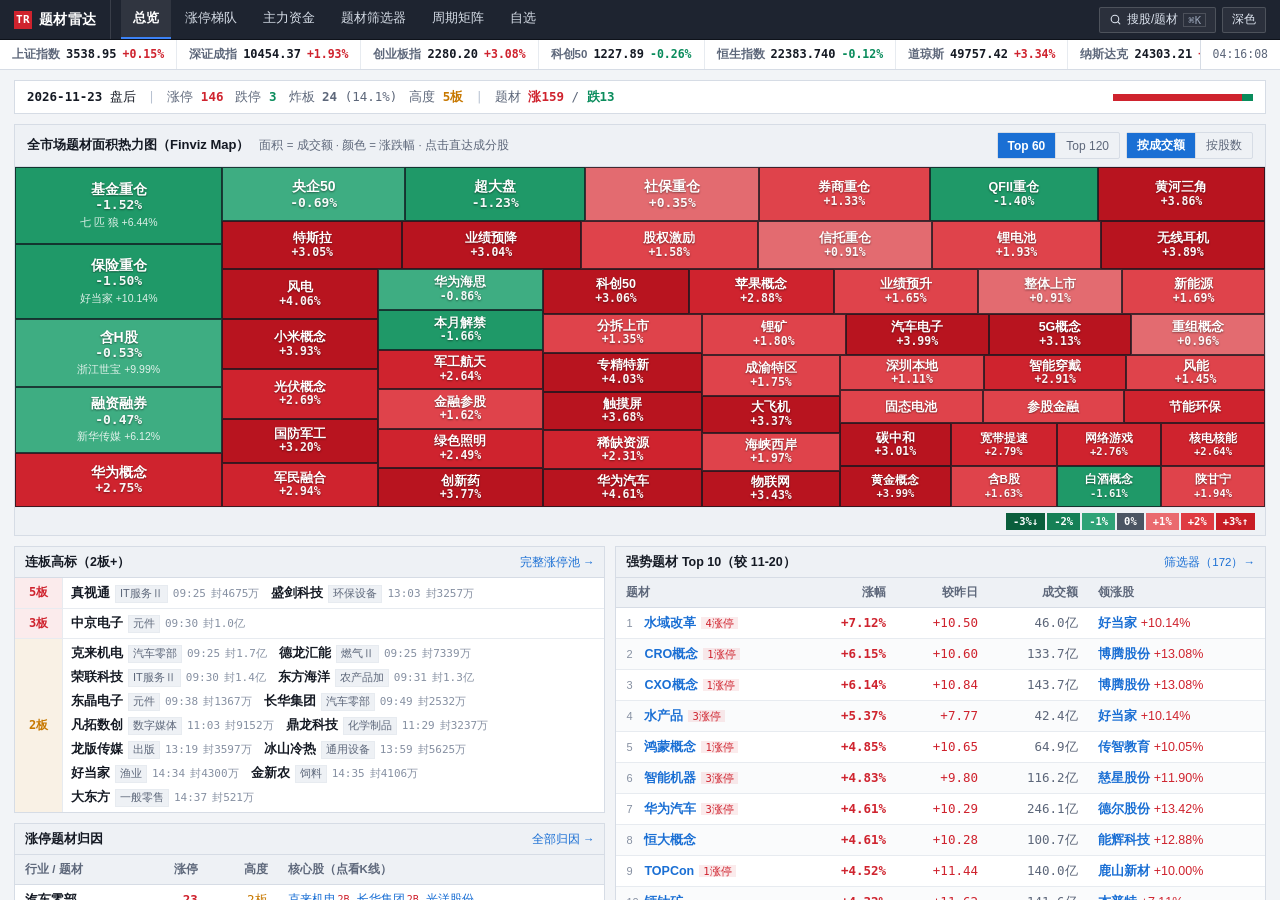
==== site/index.html @ 508c2370 "feat: Finviz pure-data theme (light/dark toggle), squarified sector Treemap, dense screener table" ====
<!doctype html>
<html lang="zh-CN">
  <head>
    <meta charset="UTF-8" />
    <meta name="viewport" content="width=device-width, initial-scale=1.0, viewport-fit=cover" />
    <title>题材雷达 · 复盘工作台</title>
    <script type="module" crossorigin src="./assets/index-DqsTKIJb.js"></script>
    <link rel="stylesheet" crossorigin href="./assets/index-CTNqGlcL.css">
  </head>
  <body>
    <div id="app"></div>
  </body>
</html>
---- site/assets/index-CTNqGlcL.css ----
.kpop[data-v-24d6603e]{position:fixed;top:0;right:0;bottom:0;left:0;background:#000000bd;-webkit-backdrop-filter:blur(6px);backdrop-filter:blur(6px);display:flex;align-items:center;justify-content:center;z-index:70;padding:14px}.kpop-in[data-v-24d6603e]{background:var(--panel);border:1px solid var(--line-bright);padding:18px 20px;width:min(720px,100%);box-shadow:0 24px 64px #000000bf}.kp-head[data-v-24d6603e]{display:flex;align-items:center;justify-content:space-between;gap:10px;flex-wrap:wrap;padding-bottom:12px;border-bottom:1px solid var(--line)}.kp-id[data-v-24d6603e]{display:flex;align-items:center;gap:10px}.kp-id b[data-v-24d6603e]{font-size:18px}.kp-ops[data-v-24d6603e]{display:flex;align-items:center;gap:8px}.sm-tabs button[data-v-24d6603e]{padding:4px 10px;font-size:12px}.kp-bar[data-v-24d6603e]{display:flex;gap:12px;flex-wrap:wrap;align-items:baseline;margin-top:10px;font-size:12.5px;color:var(--dim)}.kp-bar .dt[data-v-24d6603e]{color:var(--txt);font-weight:600}.kp-bar b[data-v-24d6603e]{font-weight:600;color:var(--txt)}.kp-bar b.up[data-v-24d6603e]{color:var(--up)}.kp-bar b.down[data-v-24d6603e]{color:var(--down)}.kp-bar .vol[data-v-24d6603e]{margin-left:auto}.ma-bar[data-v-24d6603e]{display:flex;gap:14px;margin-top:4px;font-size:11.5px}.ma5[data-v-24d6603e]{color:#f5b025}.ma10[data-v-24d6603e]{color:#a879ff}.ma20[data-v-24d6603e]{color:#3da5ff}.kchart[data-v-24d6603e]{width:100%;height:280px;display:block;margin:10px 0 8px}.kp-foot[data-v-24d6603e]{display:flex;justify-content:space-between;color:var(--dim2);font-size:11.5px}.fade-enter-active[data-v-24d6603e],.fade-leave-active[data-v-24d6603e]{transition:opacity .15s}.fade-enter-from[data-v-24d6603e],.fade-leave-to[data-v-24d6603e]{opacity:0}@media(max-width:640px){.kpop-in[data-v-24d6603e]{padding:14px}.kchart[data-v-24d6603e]{height:220px}.kp-bar .vol[data-v-24d6603e]{margin-left:0}}.gs-mask[data-v-dd05d25a]{position:fixed;top:0;right:0;bottom:0;left:0;background:#000000b8;-webkit-backdrop-filter:blur(6px);backdrop-filter:blur(6px);z-index:80;display:flex;align-items:flex-start;justify-content:center;padding:10vh 14px 20px}.gs-box[data-v-dd05d25a]{width:min(580px,100%);background:var(--panel);border:1px solid var(--line-bright);box-shadow:0 24px 64px #000000bf;overflow:hidden}.gs-input-row[data-v-dd05d25a]{display:flex;align-items:center;gap:10px;padding:12px 14px;border-bottom:1px solid var(--line);background:var(--bg-elev)}.gs-ico[data-v-dd05d25a]{width:17px;height:17px;color:var(--amber);flex:0 0 17px}.gs-input-row input[data-v-dd05d25a]{flex:1;background:transparent;border:0;color:var(--txt);font-size:15px;outline:none}.gs-esc[data-v-dd05d25a]{font-size:11px;color:var(--dim2);border:1px solid var(--line);padding:1px 6px}.gs-body[data-v-dd05d25a]{max-height:60vh;overflow-y:auto}.gs-sec[data-v-dd05d25a]{padding:6px 0;border-bottom:1px solid var(--line2)}.gs-sec[data-v-dd05d25a]:last-child{border-bottom:0}.gs-lbl[data-v-dd05d25a]{padding:4px 14px;font-size:11px;color:var(--dim2)}.gs-item[data-v-dd05d25a]{display:flex;align-items:center;gap:8px;padding:9px 14px;cursor:pointer;font-size:14px;transition:background .1s}.gs-item[data-v-dd05d25a]:hover{background:var(--panel-hover)}.gs-tag[data-v-dd05d25a]{font-size:10.5px;padding:1px 5px;font-weight:600}.gs-tag.th[data-v-dd05d25a]{color:var(--amber);background:var(--amber-dim)}.gs-tag.st[data-v-dd05d25a]{color:#3da5ff;background:#3da5ff24}.gs-cd[data-v-dd05d25a]{font-size:12px;color:var(--dim)}.gs-sub[data-v-dd05d25a]{font-size:12px;color:var(--dim2)}.gs-pct[data-v-dd05d25a]{margin-left:auto;font-size:13px;font-weight:600}.gs-empty[data-v-dd05d25a]{padding:32px 16px;text-align:center;color:var(--dim2);font-size:13px}.fade-enter-active[data-v-dd05d25a],.fade-leave-active[data-v-dd05d25a]{transition:opacity .14s}.fade-enter-from[data-v-dd05d25a],.fade-leave-to[data-v-dd05d25a]{opacity:0}.tm-wrap[data-v-09e903b8]{border:1px solid var(--line);background:var(--panel)}.tm-hd[data-v-09e903b8]{display:flex;align-items:center;gap:10px;flex-wrap:wrap;padding:7px 12px;border-bottom:1px solid var(--line);background:var(--bg-elev)}.tm-hd b[data-v-09e903b8]{font-size:13px;color:var(--txt)}.tm-sub[data-v-09e903b8]{font-size:11.5px;color:var(--dim)}.tm-ctrl[data-v-09e903b8]{margin-left:auto;display:flex;gap:6px}.tm-stage[data-v-09e903b8]{position:relative;width:100%;height:340px;background:#1a1e26;overflow:hidden;-webkit-user-select:none;user-select:none}.tm-tile[data-v-09e903b8]{position:absolute;border:1px solid rgba(15,20,28,.75);display:flex;align-items:center;justify-content:center;cursor:pointer;overflow:hidden;text-align:center;color:#fff;padding:2px;transition:filter .1s}.tm-tile[data-v-09e903b8]:hover{filter:brightness(1.14);z-index:3;border-color:#fff}.tm-in[data-v-09e903b8]{width:100%;overflow:hidden}.tm-nm[data-v-09e903b8]{font-weight:700;line-height:1.15;white-space:nowrap;overflow:hidden;text-overflow:ellipsis;text-shadow:0 1px 2px rgba(0,0,0,.45)}.tm-pct[data-v-09e903b8]{font-weight:600;opacity:.95;line-height:1.2;text-shadow:0 1px 2px rgba(0,0,0,.45)}.tm-lead[data-v-09e903b8]{font-size:10.5px;opacity:.85;margin-top:2px;white-space:nowrap;overflow:hidden;text-overflow:ellipsis}.tm-tip[data-v-09e903b8]{position:absolute;z-index:20;pointer-events:none;width:188px;background:var(--panel);color:var(--txt);border:1px solid var(--line-bright);padding:8px 10px;box-shadow:0 6px 20px #00000047;font-size:11.5px}.tt-hd[data-v-09e903b8]{display:flex;justify-content:space-between;align-items:baseline;padding-bottom:5px;margin-bottom:5px;border-bottom:1px solid var(--line2);font-family:var(--cjk);font-size:13px}.tt-row[data-v-09e903b8]{display:flex;justify-content:space-between;gap:8px;line-height:1.65}.tt-row span[data-v-09e903b8]{color:var(--dim);font-family:var(--cjk)}.tm-legend[data-v-09e903b8]{display:flex;justify-content:flex-end;gap:2px;padding:5px 10px;background:var(--bg-elev);border-top:1px solid var(--line2)}.tm-legend span[data-v-09e903b8]{font-size:10.5px;color:#fff;padding:1px 7px;font-weight:600}@media(max-width:760px){.tm-stage[data-v-09e903b8]{height:240px}.tm-sub[data-v-09e903b8]{display:none}}.fv-home[data-v-274f38b7]{max-width:1440px;margin:0 auto;padding:10px 14px 24px}.emo-bar[data-v-274f38b7]{display:flex;align-items:center;gap:12px;flex-wrap:wrap;padding:7px 12px;margin-bottom:10px;border:1px solid var(--line);background:var(--panel);font-size:12.5px}.eb-date[data-v-274f38b7]{color:var(--txt)}.eb-sep[data-v-274f38b7]{color:var(--line-bright)}.eb-item[data-v-274f38b7]{color:var(--dim)}.eb-item.click[data-v-274f38b7]{cursor:pointer}.eb-item.click[data-v-274f38b7]:hover{color:var(--accent)}.eb-bar[data-v-274f38b7]{margin-left:auto;width:140px;height:7px;display:flex;background:var(--bg-elev);overflow:hidden}.eb-bar i[data-v-274f38b7]{height:100%;display:block}.eb-bar i.up[data-v-274f38b7]{background:var(--up)}.eb-bar i.down[data-v-274f38b7]{background:var(--down)}.fv-grid[data-v-274f38b7]{display:grid;grid-template-columns:1fr 1.1fr;gap:10px;align-items:start}.col[data-v-274f38b7]{display:flex;flex-direction:column;gap:10px;min-width:0}.box[data-v-274f38b7]{border:1px solid var(--line);background:var(--panel);overflow:hidden}.bhd[data-v-274f38b7]{display:flex;align-items:center;justify-content:space-between;padding:6px 10px;border-bottom:1px solid var(--line);background:var(--bg-elev);font-size:12.5px}.bmore[data-v-274f38b7]{font-size:11.5px;color:var(--accent);font-weight:500}.bmore[data-v-274f38b7]:hover{text-decoration:underline}.bempty[data-v-274f38b7]{padding:20px;text-align:center;color:var(--dim);font-size:12.5px}.lad-r[data-v-274f38b7]{display:grid;grid-template-columns:48px 1fr;border-bottom:1px solid var(--line2)}.lad-r[data-v-274f38b7]:last-child{border-bottom:0}.lad-k[data-v-274f38b7]{display:flex;align-items:center;justify-content:center;font-size:12px;font-weight:700;color:var(--amber);background:var(--amber-dim);border-right:1px solid var(--line2);padding:6px 2px}.lad-k.hi[data-v-274f38b7]{color:var(--up);background:var(--up-bg)}.lad-v[data-v-274f38b7]{padding:5px 8px;display:flex;flex-wrap:wrap;gap:5px 12px;align-items:center}.lad-s[data-v-274f38b7]{display:inline-flex;align-items:baseline;gap:5px;font-size:12.5px;cursor:pointer}.lad-s:hover b[data-v-274f38b7]{color:var(--accent);text-decoration:underline}.lad-s .hy[data-v-274f38b7]{font-size:11px;color:var(--dim);background:var(--bg-elev);border:1px solid var(--line2);padding:0 4px}.lad-s .m[data-v-274f38b7]{font-size:11px;color:var(--dim2)}.rk[data-v-274f38b7]{display:inline-block;width:18px;color:var(--dim2);font-size:11px}.lnk-txt[data-v-274f38b7]{color:var(--accent);font-weight:600}.lnk-txt[data-v-274f38b7]:hover{text-decoration:underline}.zt-t[data-v-274f38b7]{margin-left:5px;font-size:10.5px;color:var(--up);background:var(--up-bg);padding:0 4px;font-family:var(--mono)}.st-links[data-v-274f38b7]{display:flex;gap:7px;flex-wrap:wrap}.lnk[data-v-274f38b7]{background:none;border:0;color:var(--accent);cursor:pointer;font-size:12px;font-weight:500;padding:0}.lnk[data-v-274f38b7]:hover{text-decoration:underline}.lnk i[data-v-274f38b7]{font-style:normal;font-size:10px;color:var(--up);margin-left:2px;font-family:var(--mono)}.sparks[data-v-274f38b7]{display:inline-flex;gap:2px;align-items:center}.sp[data-v-274f38b7]{width:15px;height:11px;display:inline-block}.sp0[data-v-274f38b7]{background:var(--line)}.sp-u1[data-v-274f38b7]{background:#e36b70}.sp-u2[data-v-274f38b7]{background:#cf232e}.sp-d1[data-v-274f38b7]{background:#3ead82}.sp-d2[data-v-274f38b7]{background:#0a7a4f}.g-mini[data-v-274f38b7]{display:grid;grid-template-columns:repeat(3,1fr)}.gm-cell[data-v-274f38b7]{padding:6px 10px;border-right:1px solid var(--line2);border-bottom:1px solid var(--line2);display:flex;justify-content:space-between;align-items:baseline;gap:6px;cursor:pointer;font-size:12px}.gm-cell[data-v-274f38b7]:hover{background:var(--panel-hover)}.gm-n[data-v-274f38b7]{color:var(--txt-soft);font-family:var(--cjk);overflow:hidden;text-overflow:ellipsis;white-space:nowrap}@media(max-width:1024px){.fv-grid[data-v-274f38b7]{grid-template-columns:1fr}}@media(max-width:640px){.fv-home[data-v-274f38b7]{padding:8px 8px 18px}.eb-bar[data-v-274f38b7]{display:none}.g-mini[data-v-274f38b7]{grid-template-columns:repeat(2,1fr)}}.lu-hdr[data-v-d0f5c05e]{padding:20px 26px 16px;border-bottom:1px solid var(--line);display:flex;flex-direction:column;gap:14px}.lu-title .k[data-v-d0f5c05e]{font-family:var(--mono);font-size:11px;letter-spacing:.16em;color:var(--amber)}.lu-title h1[data-v-d0f5c05e]{font-size:22px;font-weight:700;margin-top:3px;display:flex;align-items:baseline;gap:12px;flex-wrap:wrap}.lu-title .dt[data-v-d0f5c05e]{font-size:13px;color:var(--dim);font-weight:500}.kpi-strip[data-v-d0f5c05e]{display:grid;grid-template-columns:repeat(7,minmax(0,1fr));border:1px solid var(--line);background:var(--panel)}.kpi[data-v-d0f5c05e]{padding:10px 14px;border-right:1px solid var(--line2);display:flex;flex-direction:column;gap:2px}.kpi[data-v-d0f5c05e]:last-child{border-right:0}.kl[data-v-d0f5c05e]{font-size:11.5px;color:var(--dim);font-family:var(--cjk)}.kpi b[data-v-d0f5c05e]{font-size:19px;font-weight:700;color:var(--txt)}.kpi b.up[data-v-d0f5c05e]{color:var(--up)}.kpi b.down[data-v-d0f5c05e]{color:var(--down)}.kpi b.amber[data-v-d0f5c05e]{color:var(--amber)}.lu-bar[data-v-d0f5c05e]{display:flex;align-items:center;gap:12px;flex-wrap:wrap;padding:12px 26px;border-bottom:1px solid var(--line);background:var(--bg-elev)}.tcnt[data-v-d0f5c05e]{font-size:11.5px;opacity:.75;margin-left:3px}.search-wrap[data-v-d0f5c05e]{position:relative;width:240px;margin-left:auto}.s-ico[data-v-d0f5c05e]{position:absolute;left:10px;top:50%;transform:translateY(-50%);width:14px;height:14px;color:var(--dim2);pointer-events:none}.search[data-v-d0f5c05e]{width:100%;padding:7px 26px 7px 32px;font-size:13px;background:var(--panel);border:1px solid var(--line);border-radius:6px;color:var(--txt);outline:none}.search[data-v-d0f5c05e]:focus{border-color:var(--amber)}.s-clear[data-v-d0f5c05e]{position:absolute;right:8px;top:50%;transform:translateY(-50%);background:none;border:0;color:var(--dim);cursor:pointer;font-size:15px}.sk-pad[data-v-d0f5c05e]{padding:18px 26px}.ladder-wrap[data-v-d0f5c05e]{padding:16px 26px 28px;display:flex;flex-direction:column;gap:14px}.tier[data-v-d0f5c05e]{border:1px solid var(--line);background:var(--panel);display:grid;grid-template-columns:116px 1fr}.tier-head[data-v-d0f5c05e]{padding:14px 12px;border-right:1px solid var(--line);background:var(--bg-elev);display:flex;flex-direction:column;align-items:center;justify-content:center;gap:4px}.tier-head.high[data-v-d0f5c05e]{background:#ff4d5724;border-right-color:var(--up-border)}.tier-head.mid[data-v-d0f5c05e]{background:#f5b0251a;border-right-color:#f5b0254d}.tier-badge[data-v-d0f5c05e]{font-size:16px;font-weight:700;color:var(--txt)}.tier-head.high .tier-badge[data-v-d0f5c05e]{color:var(--up)}.tier-head.mid .tier-badge[data-v-d0f5c05e]{color:var(--amber)}.tier-cnt[data-v-d0f5c05e]{font-size:11.5px;color:var(--dim)}.tier-grid[data-v-d0f5c05e]{display:grid;grid-template-columns:repeat(auto-fill,minmax(250px,1fr));gap:1px;background:var(--line2)}.st-card[data-v-d0f5c05e]{background:var(--panel);padding:10px 12px;display:flex;flex-direction:column;gap:5px;transition:background .12s}.st-card[data-v-d0f5c05e]:hover{background:var(--panel-hover)}.st-top[data-v-d0f5c05e]{display:flex;align-items:baseline;gap:6px}.st-nm[data-v-d0f5c05e]{font-size:14.5px;font-weight:600;color:var(--txt)}.st-cd[data-v-d0f5c05e]{font-size:11.5px;color:var(--dim2)}.st-stat[data-v-d0f5c05e]{font-size:11px;color:var(--amber);background:var(--amber-dim);padding:0 5px;border-radius:3px}.st-pct[data-v-d0f5c05e]{margin-left:auto;font-size:13px;font-weight:700}.st-meta[data-v-d0f5c05e]{display:flex;align-items:center;gap:8px;flex-wrap:wrap;font-size:11.5px;color:var(--dim)}.hy[data-v-d0f5c05e]{color:var(--txt-soft);background:#ffffff0a;border:1px solid var(--line);padding:0 6px;border-radius:3px;font-family:var(--cjk);font-size:11.5px}.zb-tag[data-v-d0f5c05e]{color:var(--amber)}.theme-wrap[data-v-d0f5c05e]{padding:14px 26px 28px}.tg-list[data-v-d0f5c05e]{border:1px solid var(--line)}.tg-row[data-v-d0f5c05e]{display:grid;grid-template-columns:240px 1fr;gap:14px;padding:12px 14px;border-bottom:1px solid var(--line2);background:var(--panel);align-items:start}.tg-row[data-v-d0f5c05e]:last-child{border-bottom:0}.tg-row[data-v-d0f5c05e]:hover{background:var(--panel-hover)}.tg-head[data-v-d0f5c05e]{display:flex;align-items:center;gap:8px;flex-wrap:wrap}.tg-idx[data-v-d0f5c05e]{font-size:12px;color:var(--dim2)}.tg-name[data-v-d0f5c05e]{font-size:15px;color:var(--txt)}.tg-max[data-v-d0f5c05e]{font-size:11.5px;color:var(--amber)}.tg-sub[data-v-d0f5c05e]{margin-top:6px;display:flex;gap:12px;font-size:11.5px;color:var(--dim)}.tg-stocks[data-v-d0f5c05e]{display:flex;flex-wrap:wrap;gap:6px}.tg-chip[data-v-d0f5c05e]{display:inline-flex;align-items:center;gap:6px;padding:4px 8px;background:var(--bg-elev);border:1px solid var(--line);font-size:12.5px}.tg-chip .lbc[data-v-d0f5c05e]{font-size:11px;font-weight:700;padding:0 4px;background:var(--line2);color:var(--dim)}.tg-chip .lbc.hot[data-v-d0f5c05e]{background:var(--up-bg);color:var(--up)}.tg-chip .nm[data-v-d0f5c05e]{font-weight:600;color:var(--txt)}.tg-chip .tm[data-v-d0f5c05e],.tg-chip .fd[data-v-d0f5c05e]{font-size:11.5px;color:var(--dim)}@media(max-width:900px){.lu-hdr[data-v-d0f5c05e]{padding:14px 14px 12px}.kpi-strip[data-v-d0f5c05e]{grid-template-columns:repeat(3,1fr)}.kpi[data-v-d0f5c05e]{border-bottom:1px solid var(--line2);padding:8px 10px}.kpi b[data-v-d0f5c05e]{font-size:16px}.lu-bar[data-v-d0f5c05e]{padding:10px 14px}.search-wrap[data-v-d0f5c05e]{width:100%;margin-left:0}.ladder-wrap[data-v-d0f5c05e]{padding:12px 14px 24px}.tier[data-v-d0f5c05e]{grid-template-columns:1fr}.tier-head[data-v-d0f5c05e]{flex-direction:row;justify-content:space-between;padding:8px 12px;border-right:0;border-bottom:1px solid var(--line)}.theme-wrap[data-v-d0f5c05e]{padding:12px 14px 24px}.tg-row[data-v-d0f5c05e]{grid-template-columns:1fr;gap:10px}}.fl-hdr[data-v-41c33c28]{padding:20px 26px 16px;border-bottom:1px solid var(--line);display:flex;align-items:flex-end;justify-content:space-between;gap:14px;flex-wrap:wrap}.fl-hdr .k[data-v-41c33c28]{font-family:var(--mono);font-size:11px;letter-spacing:.16em;color:var(--amber)}.fl-hdr h1[data-v-41c33c28]{font-size:22px;font-weight:700;margin-top:3px;display:flex;align-items:baseline;gap:10px;flex-wrap:wrap}.fl-hdr .dt[data-v-41c33c28]{font-size:13px;color:var(--dim);font-weight:500}.sk-pad[data-v-41c33c28]{padding:18px 26px}.flow-grid[data-v-41c33c28]{padding:16px 26px 28px;display:grid;grid-template-columns:1fr 1fr;gap:14px;align-items:start}.panel-box[data-v-41c33c28]{border:1px solid var(--line);background:var(--panel);overflow:hidden}.pb-hd[data-v-41c33c28]{display:flex;align-items:center;justify-content:space-between;padding:10px 14px;border-bottom:1px solid var(--line);background:var(--bg-elev)}.pb-hd h2[data-v-41c33c28]{font-size:14.5px;font-weight:700}.pb-sub[data-v-41c33c28]{font-size:11.5px;color:var(--dim2)}.ftbl[data-v-41c33c28]{width:100%;border-collapse:collapse}.ftbl thead th[data-v-41c33c28]{position:static;padding:8px 10px;font-size:11.5px;background:#0c0e1299}.ftbl tbody td[data-v-41c33c28]{padding:9px 10px;font-size:13px;border-bottom:1px solid var(--line2)}.ftbl tbody tr:last-child td[data-v-41c33c28]{border-bottom:0}.rk[data-v-41c33c28]{display:inline-block;width:20px;color:var(--dim2);font-size:11.5px}.st-link[data-v-41c33c28]{background:none;border:0;color:var(--amber);cursor:pointer;font-size:12.5px;padding:0;text-align:left}.st-link[data-v-41c33c28]:hover{text-decoration:underline}.global-wrap[data-v-41c33c28]{padding:16px 26px 28px}.g-note[data-v-41c33c28]{font-size:13px;color:var(--dim);margin-bottom:14px}.g-grid[data-v-41c33c28]{display:grid;grid-template-columns:repeat(3,minmax(0,1fr));gap:12px}.g-card[data-v-41c33c28]{border:1px solid var(--line);background:var(--panel);padding:14px 16px;display:flex;flex-direction:column;gap:12px}.g-top[data-v-41c33c28]{display:flex;justify-content:space-between;align-items:flex-start;gap:10px}.g-sec[data-v-41c33c28]{font-size:11.5px;color:var(--amber);margin-bottom:2px}.g-nm[data-v-41c33c28]{font-size:15px;color:var(--txt)}.g-right[data-v-41c33c28]{text-align:right;display:flex;flex-direction:column;align-items:flex-end;gap:4px}.g-px[data-v-41c33c28]{font-size:14px;color:var(--txt-soft)}.g-map[data-v-41c33c28]{display:flex;align-items:center;gap:6px;flex-wrap:wrap;padding-top:10px;border-top:1px solid var(--line2)}.g-lbl[data-v-41c33c28]{font-size:11.5px;color:var(--dim2)}.g-tag[data-v-41c33c28]{font-size:12px;color:var(--txt-soft);background:var(--bg-elev);border:1px solid var(--line);padding:2px 8px;transition:border-color .15s,color .15s}.g-tag[data-v-41c33c28]:hover{border-color:var(--amber);color:var(--amber)}@media(max-width:1024px){.flow-grid[data-v-41c33c28]{grid-template-columns:1fr}.g-grid[data-v-41c33c28]{grid-template-columns:repeat(2,1fr)}}@media(max-width:640px){.fl-hdr[data-v-41c33c28]{padding:14px 14px 12px}.flow-grid[data-v-41c33c28],.global-wrap[data-v-41c33c28]{padding:12px 14px 24px}.g-grid[data-v-41c33c28]{grid-template-columns:1fr}.ftbl thead th[data-v-41c33c28],.ftbl tbody td[data-v-41c33c28]{padding:8px 6px;font-size:12px}}.toolbar[data-v-3358723a]{display:flex;gap:10px;align-items:center;flex-wrap:wrap;padding:8px 16px;border-bottom:1px solid var(--line);background:var(--bg-elev)}.search[data-v-3358723a]{width:210px;padding:4px 8px;font-size:12.5px;background:var(--panel);border:1px solid var(--line);color:var(--txt);outline:none}.search[data-v-3358723a]:focus{border-color:var(--accent)}.hint[data-v-3358723a]{margin-left:auto;font-size:11.5px;color:var(--dim2)}.star[data-v-3358723a]{text-align:center;color:var(--dim2);font-size:14px;-webkit-user-select:none;user-select:none}.star span.on[data-v-3358723a]{color:var(--amber)}tr.watched td[data-v-3358723a]{background:var(--amber-dim)!important}th[data-v-3358723a]{cursor:pointer;-webkit-user-select:none;user-select:none}th[data-v-3358723a]:hover{color:var(--txt)}th .s[data-v-3358723a]{color:var(--accent);margin-left:2px;font-style:normal}.lead-lnk[data-v-3358723a]{color:var(--accent);font-weight:500}.lead-lnk[data-v-3358723a]:hover{text-decoration:underline}@media(max-width:780px){.toolbar[data-v-3358723a]{padding:8px 10px}.search[data-v-3358723a]{width:100%}}.sk-detail[data-v-2ee9e7dc]{padding:20px 28px}.sk-stats[data-v-2ee9e7dc]{display:grid;grid-template-columns:repeat(4,1fr);gap:12px;margin-bottom:18px}.toolbar2[data-v-2ee9e7dc]{display:flex;align-items:center;gap:12px;flex-wrap:wrap;padding:14px 28px;border-bottom:1px solid var(--line);background:#0c0e128c}.search-wrap[data-v-2ee9e7dc]{position:relative;width:220px}.s-ico[data-v-2ee9e7dc]{position:absolute;left:11px;top:50%;transform:translateY(-50%);width:15px;height:15px;color:var(--dim2);pointer-events:none}.search[data-v-2ee9e7dc]{width:100%;padding:8px 28px 8px 34px;font-size:13.5px;background:var(--panel);border:1px solid var(--line);border-radius:var(--radius-md);color:var(--txt);outline:none}.search[data-v-2ee9e7dc]:focus{border-color:var(--amber)}.s-clear[data-v-2ee9e7dc]{position:absolute;right:8px;top:50%;transform:translateY(-50%);background:none;border:0;color:var(--dim);cursor:pointer;font-size:16px}.tl[data-v-2ee9e7dc]{color:var(--dim);font-size:12.5px;margin-left:auto}.code-td[data-v-2ee9e7dc]{color:var(--dim);font-family:var(--mono)!important;font-size:13px}.st-name[data-v-2ee9e7dc]{font-weight:600;color:var(--txt)}.top-tag[data-v-2ee9e7dc]{margin-left:8px;font-size:11px;font-weight:700;color:var(--amber);background:var(--amber-dim);border:1px solid rgba(245,176,37,.35);padding:1px 6px;border-radius:4px}.dim-num[data-v-2ee9e7dc]{color:var(--txt-soft)}tbody tr.hl td[data-v-2ee9e7dc]{background:#f5b0250d}.kpop[data-v-2ee9e7dc]{position:fixed;top:0;right:0;bottom:0;left:0;background:#000000b8;-webkit-backdrop-filter:blur(6px);backdrop-filter:blur(6px);display:flex;align-items:center;justify-content:center;z-index:60;padding:16px}.kpop-in[data-v-2ee9e7dc]{background:var(--panel);border:1px solid var(--line-bright);border-radius:var(--radius-lg);padding:20px;width:min(680px,100%);box-shadow:0 24px 64px #000000b3}.kp-head[data-v-2ee9e7dc]{display:flex;align-items:center;gap:12px;flex-wrap:wrap;padding-bottom:14px;border-bottom:1px solid var(--line)}.kp-head b[data-v-2ee9e7dc]{font-size:18px}.kp-hover[data-v-2ee9e7dc]{display:flex;gap:14px;flex-wrap:wrap;margin-top:12px;font-size:12.5px;color:var(--txt-soft)}.kp-hover.dim[data-v-2ee9e7dc]{color:var(--dim2)}.kchart[data-v-2ee9e7dc]{width:100%;height:230px;display:block;margin:10px 0 8px}.kp-foot[data-v-2ee9e7dc]{display:flex;justify-content:space-between;color:var(--dim2);font-size:12px}.fade-enter-active[data-v-2ee9e7dc],.fade-leave-active[data-v-2ee9e7dc]{transition:opacity .16s var(--ease)}.fade-enter-from[data-v-2ee9e7dc],.fade-leave-to[data-v-2ee9e7dc]{opacity:0}@media(max-width:900px){.sk-detail[data-v-2ee9e7dc]{padding:14px 16px}.sk-stats[data-v-2ee9e7dc]{grid-template-columns:repeat(2,1fr)}.toolbar2[data-v-2ee9e7dc]{padding:12px 16px}.search-wrap[data-v-2ee9e7dc]{width:100%}.kchart[data-v-2ee9e7dc]{height:180px}}.cy-bar[data-v-fc3f9013]{display:flex;align-items:center;gap:12px;flex-wrap:wrap;padding:14px 28px;border-bottom:1px solid var(--line);background:#0c0e128c}.search-wrap[data-v-fc3f9013]{position:relative;width:220px}.s-ico[data-v-fc3f9013]{position:absolute;left:11px;top:50%;transform:translateY(-50%);width:15px;height:15px;color:var(--dim2);pointer-events:none}.search[data-v-fc3f9013]{width:100%;padding:8px 28px 8px 34px;font-size:13.5px;background:var(--panel);border:1px solid var(--line);border-radius:var(--radius-md);color:var(--txt);outline:none}.search[data-v-fc3f9013]:focus{border-color:var(--amber)}.s-clear[data-v-fc3f9013]{position:absolute;right:8px;top:50%;transform:translateY(-50%);background:none;border:0;color:var(--dim);cursor:pointer;font-size:16px}.daypop[data-v-fc3f9013]{position:fixed;top:0;right:0;bottom:0;left:0;background:#000000ad;-webkit-backdrop-filter:blur(6px);backdrop-filter:blur(6px);display:flex;align-items:center;justify-content:center;z-index:50;padding:16px}.daypop-in[data-v-fc3f9013]{background:var(--panel);border:1px solid var(--line-bright);border-radius:var(--radius-lg);padding:20px;width:min(360px,100%);box-shadow:0 24px 60px #000000a6}.dp-head[data-v-fc3f9013]{display:flex;align-items:center;justify-content:space-between;gap:12px;padding-bottom:14px;border-bottom:1px solid var(--line)}.dp-head b[data-v-fc3f9013]{font-size:17px}.dp-date[data-v-fc3f9013]{font-size:12px;color:var(--dim);margin-top:2px}.dp-body[data-v-fc3f9013]{padding:16px 0;display:grid;grid-template-columns:1fr 1fr;gap:12px}.dp-metric[data-v-fc3f9013]{background:var(--bg-elev);border:1px solid var(--line2);border-radius:10px;padding:10px 12px}.dp-metric span[data-v-fc3f9013]{display:block;font-size:12px;color:var(--dim)}.dp-metric b[data-v-fc3f9013]{display:block;font-size:18px;margin-top:4px;color:var(--txt)}.dp-ops[data-v-fc3f9013]{display:flex;gap:10px}.dp-ops .btn[data-v-fc3f9013]:first-child{flex:1}.fade-enter-active[data-v-fc3f9013],.fade-leave-active[data-v-fc3f9013]{transition:opacity .16s var(--ease)}.fade-enter-from[data-v-fc3f9013],.fade-leave-to[data-v-fc3f9013]{opacity:0}@media(max-width:900px){.cy-bar[data-v-fc3f9013]{padding:12px 16px}.search-wrap[data-v-fc3f9013]{width:100%}}.wt-hdr[data-v-8b9a650c]{padding:20px 26px 16px;border-bottom:1px solid var(--line);display:flex;align-items:flex-end;justify-content:space-between;gap:14px;flex-wrap:wrap}.wt-hdr .k[data-v-8b9a650c]{font-family:var(--mono);font-size:11px;letter-spacing:.16em;color:var(--amber)}.wt-hdr h1[data-v-8b9a650c]{font-size:22px;font-weight:700;margin-top:3px}.wt-ops[data-v-8b9a650c]{display:flex;align-items:center;gap:8px;flex-wrap:wrap}.tcnt[data-v-8b9a650c]{font-size:11.5px;opacity:.75;margin-left:3px}.add-bar[data-v-8b9a650c]{display:flex;gap:8px;flex-wrap:wrap;padding:12px 26px;border-bottom:1px solid var(--line);background:var(--bg-elev)}.add-bar input[data-v-8b9a650c]{width:300px;max-width:100%;padding:7px 12px;font-size:13px;background:var(--panel);border:1px solid var(--line);color:var(--txt);outline:none}.add-bar input[data-v-8b9a650c]:focus{border-color:var(--amber)}.dim[data-v-8b9a650c]{color:var(--dim)}.amber[data-v-8b9a650c]{color:var(--amber)}.zt-b[data-v-8b9a650c]{margin-left:6px;font-size:10.5px;color:var(--up);background:var(--up-bg);padding:0 5px;font-family:var(--mono)}.del-btn[data-v-8b9a650c]{background:none;border:1px solid var(--line);color:var(--dim);padding:3px 9px;font-size:12px;cursor:pointer}.del-btn[data-v-8b9a650c]:hover{color:var(--up);border-color:var(--up-border)}@media(max-width:640px){.wt-hdr[data-v-8b9a650c]{padding:14px 14px 12px}.add-bar[data-v-8b9a650c]{padding:10px 14px}.add-bar input[data-v-8b9a650c]{width:100%}}*{box-sizing:border-box;margin:0;padding:0}:root,[data-theme=light]{--bg: #f2f4f7;--bg-elev: #eef1f5;--panel: #ffffff;--panel2: #f7f9fb;--panel-hover: #ebf3fc;--zebra: #fafbfc;--nav-bg: #1e2430;--nav-txt: #d5dce6;--nav-hover: #2a3242;--nav-active: #ffffff;--line: #d6dce5;--line2: #e7ebf0;--line-bright: #b8c2d1;--txt: #141923;--txt-soft: #3a4354;--dim: #5d677a;--dim2: #8690a2;--accent: #1a6fd4;--accent-bg: rgba(26, 111, 212, .1);--amber: #c77800;--amber-dim: rgba(199, 120, 0, .1);--up: #cf232e;--up-bg: rgba(207, 35, 46, .09);--up-border: rgba(207, 35, 46, .25);--down: #0a8c5c;--down-bg: rgba(10, 140, 92, .09);--down-border: rgba(10, 140, 92, .25);--fs-caption: 11.5px;--fs-small: 12.5px;--fs-body: 13px;--fs-h3: 14.5px;--fs-h2: 16px;--fs-h1: 18px;--mono: "JetBrains Mono", "Cascadia Mono", "Consolas", "SFMono-Regular", monospace;--cjk: -apple-system, BlinkMacSystemFont, "Segoe UI", "PingFang SC", "Microsoft YaHei", sans-serif;font-family:var(--cjk);font-size:var(--fs-body);line-height:1.45;color-scheme:light}[data-theme=dark]{--bg: #131722;--bg-elev: #181c27;--panel: #1e222d;--panel2: #242936;--panel-hover: #2a3040;--zebra: #1a1e29;--nav-bg: #0f131c;--nav-txt: #b2b5be;--nav-hover: #1e222d;--nav-active: #ffffff;--line: #2a2e39;--line2: #222631;--line-bright: #3c4252;--txt: #e1e4eb;--txt-soft: #b2b8c6;--dim: #848b9c;--dim2: #5d6475;--accent: #3b82f6;--accent-bg: rgba(59, 130, 246, .16);--amber: #f5b025;--amber-dim: rgba(245, 176, 37, .14);--up: #f23645;--up-bg: rgba(242, 54, 69, .14);--up-border: rgba(242, 54, 69, .3);--down: #089981;--down-bg: rgba(8, 153, 129, .14);--down-border: rgba(8, 153, 129, .3);color-scheme:dark}html,body,#app{height:100%}body{background:var(--bg);color:var(--txt);font-size:var(--fs-body);-webkit-font-smoothing:antialiased;overflow:hidden}a{color:inherit;text-decoration:none}button,input,textarea,select{font-family:inherit;font-size:inherit}::-webkit-scrollbar{width:7px;height:7px}::-webkit-scrollbar-track{background:transparent}::-webkit-scrollbar-thumb{background:var(--line-bright)}.num{font-family:var(--mono);font-variant-numeric:tabular-nums;font-feature-settings:"tnum"}.up{color:var(--up)}.down{color:var(--down)}.flat{color:var(--dim)}.amber{color:var(--amber)}.pill{display:inline-flex;align-items:center;padding:1px 5px;border-radius:2px;font-family:var(--mono);font-size:12px;font-weight:600;line-height:1.35}.pill.up{color:var(--up);background:var(--up-bg)}.pill.down{color:var(--down);background:var(--down-bg)}.pill.flat{color:var(--dim);background:var(--bg-elev)}.app{display:flex;flex-direction:column;height:100vh;height:100dvh}.topbar{height:40px;flex:0 0 40px;background:var(--nav-bg);color:var(--nav-txt);display:flex;align-items:stretch;padding:0 14px;gap:4px;border-bottom:1px solid #0e121a;z-index:30}.brand{display:flex;align-items:center;gap:7px;padding-right:14px;margin-right:6px;border-right:1px solid rgba(255,255,255,.12);font-weight:700;font-size:14px;color:#fff;letter-spacing:.02em;white-space:nowrap}.brand-sq{width:18px;height:18px;background:#cf232e;color:#fff;display:inline-flex;align-items:center;justify-content:center;font-family:var(--mono);font-size:11px;font-weight:800}.topnav{display:flex;align-items:stretch;gap:2px;overflow-x:auto;scrollbar-width:none}.topnav::-webkit-scrollbar{display:none}.topnav a{display:flex;align-items:center;padding:0 12px;font-size:13px;font-weight:500;color:var(--nav-txt);border-bottom:2px solid transparent;white-space:nowrap;transition:background .1s,color .1s}.topnav a:hover{background:var(--nav-hover);color:#fff}.topnav a.on{color:var(--nav-active);background:#ffffff14;border-bottom-color:#3b82f6;font-weight:600}.top-right{margin-left:auto;display:flex;align-items:center;gap:6px;flex:0 0 auto}.top-btn{height:26px;padding:0 9px;border:1px solid rgba(255,255,255,.16);background:#ffffff0f;color:#dce3ee;font-size:12px;cursor:pointer;display:inline-flex;align-items:center;gap:5px;border-radius:2px;white-space:nowrap}.top-btn:hover{background:#ffffff24;color:#fff}.top-btn kbd{font-family:var(--mono);font-size:10.5px;color:#9aa5b8;border:1px solid rgba(255,255,255,.16);padding:0 4px}.tape-wrap{flex:0 0 30px;height:30px;border-bottom:1px solid var(--line);background:var(--panel);display:flex;align-items:stretch;z-index:20}.tape{flex:1;display:flex;align-items:stretch;overflow-x:auto;scrollbar-width:none;font-family:var(--mono);font-size:12px;-webkit-overflow-scrolling:touch}.tape::-webkit-scrollbar{display:none}.tape .cell{display:flex;gap:6px;align-items:center;padding:0 12px;border-right:1px solid var(--line2);white-space:nowrap;flex:0 0 auto}.tape .cell b{font-weight:600;color:var(--dim);font-family:var(--cjk);font-size:11.5px}.tape .cell .v{color:var(--txt);font-weight:600}.tape .cell .pct{font-size:11.5px;font-weight:600}.tape-clock{padding:0 12px;color:var(--dim);display:flex;align-items:center;gap:6px;border-left:1px solid var(--line);flex:0 0 auto;font-family:var(--mono);font-size:11.5px}main{flex:1;min-width:0;overflow-y:auto;overflow-x:hidden;display:flex;flex-direction:column}.page-wrap{flex:1}.hdr{display:flex;align-items:center;gap:16px;padding:12px 16px;border-bottom:1px solid var(--line);background:var(--panel);flex-wrap:wrap}.hdr .k{display:none}.hdr h1{font-size:16px;font-weight:700;line-height:1.2;color:var(--txt)}.hdr .sum{margin-left:auto;display:flex;gap:14px;flex-wrap:wrap;align-items:center}.hdr .sum-item{display:inline-flex;align-items:baseline;gap:5px;font-size:12px;color:var(--dim)}.hdr .sum-item b{font-size:14px;font-weight:700;color:var(--txt);font-family:var(--mono)}.hdr .sum-item b.up{color:var(--up)}.hdr .sum-item b.down{color:var(--down)}.tabs{display:inline-flex;border:1px solid var(--line);background:var(--bg-elev);border-radius:2px}.tabs button{background:none;border:0;border-right:1px solid var(--line);color:var(--dim);padding:4px 10px;cursor:pointer;font-size:12px;font-weight:500}.tabs button:last-child{border-right:0}.tabs button:hover{color:var(--txt);background:var(--panel)}.tabs button.on{background:var(--accent);color:#fff;font-weight:600}table{width:100%;border-collapse:collapse;background:var(--panel)}thead th{font-family:var(--cjk);font-size:11.5px;color:var(--dim);font-weight:600;text-align:right;padding:6px 10px;border-bottom:1px solid var(--line);background:var(--bg-elev);position:sticky;top:0;z-index:5;white-space:nowrap}thead th.l{text-align:left}tbody td{padding:5px 10px;height:31px;border-bottom:1px solid var(--line2);text-align:right;font-family:var(--mono);font-size:12.5px;white-space:nowrap}tbody td.l{text-align:left;font-family:var(--cjk)}tbody tr:nth-child(2n) td{background:var(--zebra)}tbody tr{cursor:pointer}tbody tr:hover td{background:var(--panel-hover)}.name{display:flex;align-items:center;gap:6px}.name .title{font-weight:600;color:var(--accent);font-size:13px}.name .tag{font-family:var(--mono);font-size:10.5px;color:var(--dim2)}.bibar{position:relative;height:5px;width:76px;margin-left:auto;background:var(--line2);overflow:hidden}.bibar:after{content:"";position:absolute;left:50%;top:0;bottom:0;width:1px;background:var(--line-bright)}.bibar i{position:absolute;top:0;bottom:0}.bibar i.up{left:50%;background:var(--up)}.bibar i.down{right:50%;background:var(--down)}.lead{color:var(--txt-soft)}.matrix-sec{padding:12px 16px 20px;background:var(--panel)}.matrix-scroll{overflow-x:auto;padding-bottom:4px;-webkit-overflow-scrolling:touch}.matrix-head{display:flex;align-items:center;gap:12px;margin-bottom:10px;flex-wrap:wrap}.matrix-head h2{font-size:14px;font-weight:700}.matrix-head .sub{color:var(--dim);font-size:12px}.legend{margin-left:auto;display:flex;align-items:center;gap:6px;color:var(--dim);font-size:11.5px}.legend .grad{width:100px;height:8px;background:linear-gradient(90deg,#0a5e3c,#2fa377,#6b7280,#df3b42,#c81d25)}.mgrid{display:grid;grid-template-columns:116px repeat(var(--cols),minmax(46px,1fr)) 68px;gap:2px;min-width:max-content}.mgrid .hcell{color:var(--dim);font-family:var(--mono);font-size:11px;text-align:center;padding:3px 0 5px}.mgrid .hcell.first{text-align:left;position:sticky;left:0;z-index:3;background:var(--panel);padding-right:6px}.mgrid .rowname{display:flex;align-items:center;padding:0 8px 0 4px;position:sticky;left:0;z-index:2;background:var(--panel);cursor:pointer;border-right:1px solid var(--line)}.mgrid .rowname b{font-weight:600;font-size:12px;color:var(--accent);white-space:nowrap;overflow:hidden;text-overflow:ellipsis}.mgrid .rowname:hover b{text-decoration:underline}.mgrid .cell{min-height:28px;display:flex;align-items:center;justify-content:center;font-family:var(--mono);font-size:11.5px;font-weight:600;cursor:pointer}.mgrid .cell:hover{outline:1.5px solid var(--txt);z-index:4}.mgrid .sum{display:flex;align-items:center;justify-content:center;font-family:var(--mono);font-size:12px;font-weight:700;border-left:1px solid var(--line);padding-left:4px}.h0{background:var(--bg-elev);color:var(--dim2)}.h1{background:#f8d4d6;color:#8c141c}.h2{background:#f09ea3;color:#6e0d14}.h3{background:#e35d64;color:#fff}.h4{background:#cf232e;color:#fff}.h5{background:#9e111b;color:#fff}.c1{background:#cdeee1;color:#095c3c}.c2{background:#4cb88e;color:#fff}.c3{background:#0a7a4f;color:#fff}[data-theme=dark] .h1{background:#472024;color:#f8a5ab}[data-theme=dark] .h2{background:#6b242a;color:#ffc7cb}[data-theme=dark] .h3{background:#9e2a33;color:#fff}[data-theme=dark] .h4{background:#cf232e;color:#fff}[data-theme=dark] .h5{background:#f23645;color:#fff}[data-theme=dark] .c1{background:#163d30;color:#7ee2bc}[data-theme=dark] .c2{background:#116648;color:#fff}[data-theme=dark] .c3{background:#089981;color:#fff}.back{display:inline-flex;align-items:center;gap:4px;color:var(--accent);font-size:12.5px;padding:10px 16px 0;cursor:pointer;background:none;border:0}.back:hover{text-decoration:underline}.hero2{padding:10px 16px 14px;border-bottom:1px solid var(--line);background:var(--panel)}.hero2 .t{display:flex;align-items:center;gap:10px;flex-wrap:wrap}.hero2 h1{font-size:20px;font-weight:700}.hero2 .code{font-family:var(--mono);font-size:11.5px;color:var(--dim);background:var(--bg-elev);border:1px solid var(--line);padding:1px 6px}.hero2 .pct{margin-left:auto;font-family:var(--mono);font-size:24px;font-weight:700}.hero2 .stats{display:grid;grid-template-columns:repeat(4,minmax(110px,1fr));gap:8px;margin-top:10px}.hero2 .stat-card{background:var(--bg-elev);border:1px solid var(--line);padding:6px 10px;font-size:11.5px;color:var(--dim)}.hero2 .stat-card b{display:block;font-size:15px;color:var(--txt);font-weight:700;margin-top:2px;font-family:var(--mono)}.hero2 .stat-card b.lead{color:var(--accent);font-family:var(--cjk)}.btn{display:inline-flex;align-items:center;justify-content:center;gap:5px;padding:6px 12px;border-radius:2px;background:var(--accent);color:#fff;font-weight:600;border:0;cursor:pointer;font-size:12.5px}.btn:hover:not(:disabled){filter:brightness(1.08)}.btn.ghost{background:var(--panel);border:1px solid var(--line);color:var(--txt-soft);font-weight:500}.btn.ghost:hover{border-color:var(--line-bright);color:var(--txt);background:var(--bg-elev)}.btn.ghost.on{color:var(--accent);border-color:var(--accent);background:var(--accent-bg)}.btn:disabled{opacity:.45;cursor:default}.btn.sm{padding:4px 10px;font-size:12px}.skeleton{background:var(--bg-elev)}.empty{padding:36px 16px;text-align:center;color:var(--dim);font-size:13px;line-height:1.7}.footer{padding:10px 16px;display:flex;gap:16px;font-family:var(--mono);font-size:11px;color:var(--dim2);border-top:1px solid var(--line);background:var(--panel);flex-wrap:wrap}.toast{position:fixed;bottom:68px;left:50%;transform:translate(-50%);background:var(--nav-bg);color:#fff;padding:6px 14px;border-radius:2px;font-size:12.5px;box-shadow:0 4px 16px #00000059;z-index:100;pointer-events:none}.bottom-nav{display:none}@media(max-width:900px){.topbar{padding:0 10px}.topnav,.tape-clock,.top-btn kbd,.top-btn .st-txt{display:none}.bottom-nav{display:flex;padding:4px 4px calc(4px + env(safe-area-inset-bottom));border-top:1px solid var(--line);background:var(--panel);z-index:30}.bottom-nav a{flex:1;display:flex;flex-direction:column;align-items:center;justify-content:center;gap:2px;color:var(--dim);font-size:11px;font-weight:500;padding:4px 0}.bottom-nav a.on{color:var(--accent);font-weight:700}.hdr{padding:10px 12px}.hide-sm{display:none}thead th,tbody td{padding:5px 6px;font-size:12px}.mgrid{grid-template-columns:92px repeat(var(--cols),minmax(42px,1fr)) 58px}.hero2 .stats{grid-template-columns:repeat(2,1fr)}}
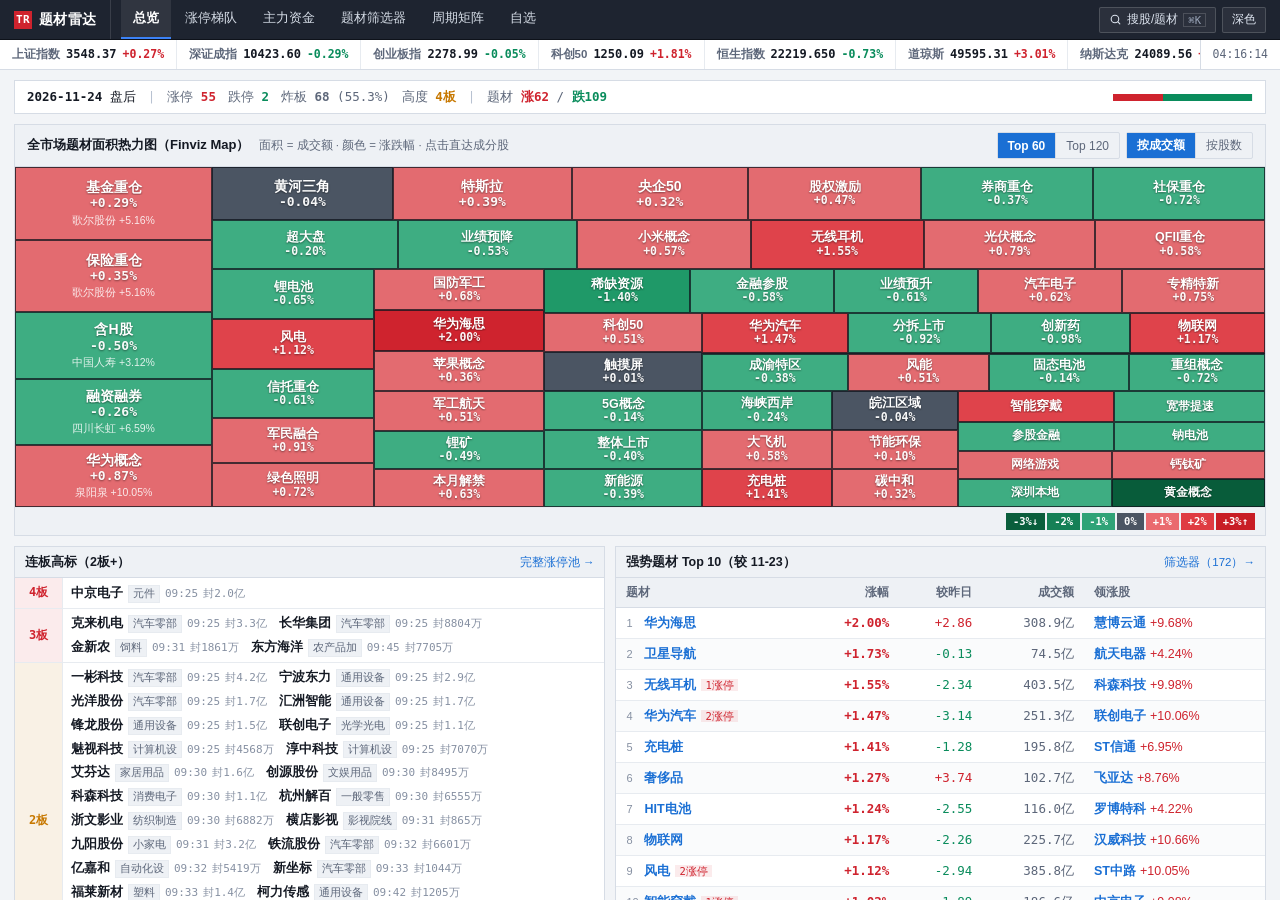
==== commit d443814a: "feat: 15-day emotion cycle chart, auto-accumulating emotion history, and limit-up flash news catalys" ====
--- a/site/index.html
+++ b/site/index.html
@@ -4,8 +4,8 @@
     <meta charset="UTF-8" />
     <meta name="viewport" content="width=device-width, initial-scale=1.0, viewport-fit=cover" />
     <title>题材雷达 · 复盘工作台</title>
-    <script type="module" crossorigin src="./assets/index-DqsTKIJb.js"></script>
-    <link rel="stylesheet" crossorigin href="./assets/index-CTNqGlcL.css">
+    <script type="module" crossorigin src="./assets/index-DFGnPrEo.js"></script>
+    <link rel="stylesheet" crossorigin href="./assets/index-DHAlM_Ry.css">
   </head>
   <body>
     <div id="app"></div>
--- a/site/assets/index-DHAlM_Ry.css
+++ b/site/assets/index-DHAlM_Ry.css
@@ -0,0 +1 @@
+.kpop[data-v-24d6603e]{position:fixed;top:0;right:0;bottom:0;left:0;background:#000000bd;-webkit-backdrop-filter:blur(6px);backdrop-filter:blur(6px);display:flex;align-items:center;justify-content:center;z-index:70;padding:14px}.kpop-in[data-v-24d6603e]{background:var(--panel);border:1px solid var(--line-bright);padding:18px 20px;width:min(720px,100%);box-shadow:0 24px 64px #000000bf}.kp-head[data-v-24d6603e]{display:flex;align-items:center;justify-content:space-between;gap:10px;flex-wrap:wrap;padding-bottom:12px;border-bottom:1px solid var(--line)}.kp-id[data-v-24d6603e]{display:flex;align-items:center;gap:10px}.kp-id b[data-v-24d6603e]{font-size:18px}.kp-ops[data-v-24d6603e]{display:flex;align-items:center;gap:8px}.sm-tabs button[data-v-24d6603e]{padding:4px 10px;font-size:12px}.kp-bar[data-v-24d6603e]{display:flex;gap:12px;flex-wrap:wrap;align-items:baseline;margin-top:10px;font-size:12.5px;color:var(--dim)}.kp-bar .dt[data-v-24d6603e]{color:var(--txt);font-weight:600}.kp-bar b[data-v-24d6603e]{font-weight:600;color:var(--txt)}.kp-bar b.up[data-v-24d6603e]{color:var(--up)}.kp-bar b.down[data-v-24d6603e]{color:var(--down)}.kp-bar .vol[data-v-24d6603e]{margin-left:auto}.ma-bar[data-v-24d6603e]{display:flex;gap:14px;margin-top:4px;font-size:11.5px}.ma5[data-v-24d6603e]{color:#f5b025}.ma10[data-v-24d6603e]{color:#a879ff}.ma20[data-v-24d6603e]{color:#3da5ff}.kchart[data-v-24d6603e]{width:100%;height:280px;display:block;margin:10px 0 8px}.kp-foot[data-v-24d6603e]{display:flex;justify-content:space-between;color:var(--dim2);font-size:11.5px}.fade-enter-active[data-v-24d6603e],.fade-leave-active[data-v-24d6603e]{transition:opacity .15s}.fade-enter-from[data-v-24d6603e],.fade-leave-to[data-v-24d6603e]{opacity:0}@media(max-width:640px){.kpop-in[data-v-24d6603e]{padding:14px}.kchart[data-v-24d6603e]{height:220px}.kp-bar .vol[data-v-24d6603e]{margin-left:0}}.gs-mask[data-v-dd05d25a]{position:fixed;top:0;right:0;bottom:0;left:0;background:#000000b8;-webkit-backdrop-filter:blur(6px);backdrop-filter:blur(6px);z-index:80;display:flex;align-items:flex-start;justify-content:center;padding:10vh 14px 20px}.gs-box[data-v-dd05d25a]{width:min(580px,100%);background:var(--panel);border:1px solid var(--line-bright);box-shadow:0 24px 64px #000000bf;overflow:hidden}.gs-input-row[data-v-dd05d25a]{display:flex;align-items:center;gap:10px;padding:12px 14px;border-bottom:1px solid var(--line);background:var(--bg-elev)}.gs-ico[data-v-dd05d25a]{width:17px;height:17px;color:var(--amber);flex:0 0 17px}.gs-input-row input[data-v-dd05d25a]{flex:1;background:transparent;border:0;color:var(--txt);font-size:15px;outline:none}.gs-esc[data-v-dd05d25a]{font-size:11px;color:var(--dim2);border:1px solid var(--line);padding:1px 6px}.gs-body[data-v-dd05d25a]{max-height:60vh;overflow-y:auto}.gs-sec[data-v-dd05d25a]{padding:6px 0;border-bottom:1px solid var(--line2)}.gs-sec[data-v-dd05d25a]:last-child{border-bottom:0}.gs-lbl[data-v-dd05d25a]{padding:4px 14px;font-size:11px;color:var(--dim2)}.gs-item[data-v-dd05d25a]{display:flex;align-items:center;gap:8px;padding:9px 14px;cursor:pointer;font-size:14px;transition:background .1s}.gs-item[data-v-dd05d25a]:hover{background:var(--panel-hover)}.gs-tag[data-v-dd05d25a]{font-size:10.5px;padding:1px 5px;font-weight:600}.gs-tag.th[data-v-dd05d25a]{color:var(--amber);background:var(--amber-dim)}.gs-tag.st[data-v-dd05d25a]{color:#3da5ff;background:#3da5ff24}.gs-cd[data-v-dd05d25a]{font-size:12px;color:var(--dim)}.gs-sub[data-v-dd05d25a]{font-size:12px;color:var(--dim2)}.gs-pct[data-v-dd05d25a]{margin-left:auto;font-size:13px;font-weight:600}.gs-empty[data-v-dd05d25a]{padding:32px 16px;text-align:center;color:var(--dim2);font-size:13px}.fade-enter-active[data-v-dd05d25a],.fade-leave-active[data-v-dd05d25a]{transition:opacity .14s}.fade-enter-from[data-v-dd05d25a],.fade-leave-to[data-v-dd05d25a]{opacity:0}.tm-wrap[data-v-09e903b8]{border:1px solid var(--line);background:var(--panel)}.tm-hd[data-v-09e903b8]{display:flex;align-items:center;gap:10px;flex-wrap:wrap;padding:7px 12px;border-bottom:1px solid var(--line);background:var(--bg-elev)}.tm-hd b[data-v-09e903b8]{font-size:13px;color:var(--txt)}.tm-sub[data-v-09e903b8]{font-size:11.5px;color:var(--dim)}.tm-ctrl[data-v-09e903b8]{margin-left:auto;display:flex;gap:6px}.tm-stage[data-v-09e903b8]{position:relative;width:100%;height:340px;background:#1a1e26;overflow:hidden;-webkit-user-select:none;user-select:none}.tm-tile[data-v-09e903b8]{position:absolute;border:1px solid rgba(15,20,28,.75);display:flex;align-items:center;justify-content:center;cursor:pointer;overflow:hidden;text-align:center;color:#fff;padding:2px;transition:filter .1s}.tm-tile[data-v-09e903b8]:hover{filter:brightness(1.14);z-index:3;border-color:#fff}.tm-in[data-v-09e903b8]{width:100%;overflow:hidden}.tm-nm[data-v-09e903b8]{font-weight:700;line-height:1.15;white-space:nowrap;overflow:hidden;text-overflow:ellipsis;text-shadow:0 1px 2px rgba(0,0,0,.45)}.tm-pct[data-v-09e903b8]{font-weight:600;opacity:.95;line-height:1.2;text-shadow:0 1px 2px rgba(0,0,0,.45)}.tm-lead[data-v-09e903b8]{font-size:10.5px;opacity:.85;margin-top:2px;white-space:nowrap;overflow:hidden;text-overflow:ellipsis}.tm-tip[data-v-09e903b8]{position:absolute;z-index:20;pointer-events:none;width:188px;background:var(--panel);color:var(--txt);border:1px solid var(--line-bright);padding:8px 10px;box-shadow:0 6px 20px #00000047;font-size:11.5px}.tt-hd[data-v-09e903b8]{display:flex;justify-content:space-between;align-items:baseline;padding-bottom:5px;margin-bottom:5px;border-bottom:1px solid var(--line2);font-family:var(--cjk);font-size:13px}.tt-row[data-v-09e903b8]{display:flex;justify-content:space-between;gap:8px;line-height:1.65}.tt-row span[data-v-09e903b8]{color:var(--dim);font-family:var(--cjk)}.tm-legend[data-v-09e903b8]{display:flex;justify-content:flex-end;gap:2px;padding:5px 10px;background:var(--bg-elev);border-top:1px solid var(--line2)}.tm-legend span[data-v-09e903b8]{font-size:10.5px;color:#fff;padding:1px 7px;font-weight:600}@media(max-width:760px){.tm-stage[data-v-09e903b8]{height:240px}.tm-sub[data-v-09e903b8]{display:none}}.fv-home[data-v-274f38b7]{max-width:1440px;margin:0 auto;padding:10px 14px 24px}.emo-bar[data-v-274f38b7]{display:flex;align-items:center;gap:12px;flex-wrap:wrap;padding:7px 12px;margin-bottom:10px;border:1px solid var(--line);background:var(--panel);font-size:12.5px}.eb-date[data-v-274f38b7]{color:var(--txt)}.eb-sep[data-v-274f38b7]{color:var(--line-bright)}.eb-item[data-v-274f38b7]{color:var(--dim)}.eb-item.click[data-v-274f38b7]{cursor:pointer}.eb-item.click[data-v-274f38b7]:hover{color:var(--accent)}.eb-bar[data-v-274f38b7]{margin-left:auto;width:140px;height:7px;display:flex;background:var(--bg-elev);overflow:hidden}.eb-bar i[data-v-274f38b7]{height:100%;display:block}.eb-bar i.up[data-v-274f38b7]{background:var(--up)}.eb-bar i.down[data-v-274f38b7]{background:var(--down)}.fv-grid[data-v-274f38b7]{display:grid;grid-template-columns:1fr 1.1fr;gap:10px;align-items:start}.col[data-v-274f38b7]{display:flex;flex-direction:column;gap:10px;min-width:0}.box[data-v-274f38b7]{border:1px solid var(--line);background:var(--panel);overflow:hidden}.bhd[data-v-274f38b7]{display:flex;align-items:center;justify-content:space-between;padding:6px 10px;border-bottom:1px solid var(--line);background:var(--bg-elev);font-size:12.5px}.bmore[data-v-274f38b7]{font-size:11.5px;color:var(--accent);font-weight:500}.bmore[data-v-274f38b7]:hover{text-decoration:underline}.bempty[data-v-274f38b7]{padding:20px;text-align:center;color:var(--dim);font-size:12.5px}.lad-r[data-v-274f38b7]{display:grid;grid-template-columns:48px 1fr;border-bottom:1px solid var(--line2)}.lad-r[data-v-274f38b7]:last-child{border-bottom:0}.lad-k[data-v-274f38b7]{display:flex;align-items:center;justify-content:center;font-size:12px;font-weight:700;color:var(--amber);background:var(--amber-dim);border-right:1px solid var(--line2);padding:6px 2px}.lad-k.hi[data-v-274f38b7]{color:var(--up);background:var(--up-bg)}.lad-v[data-v-274f38b7]{padding:5px 8px;display:flex;flex-wrap:wrap;gap:5px 12px;align-items:center}.lad-s[data-v-274f38b7]{display:inline-flex;align-items:baseline;gap:5px;font-size:12.5px;cursor:pointer}.lad-s:hover b[data-v-274f38b7]{color:var(--accent);text-decoration:underline}.lad-s .hy[data-v-274f38b7]{font-size:11px;color:var(--dim);background:var(--bg-elev);border:1px solid var(--line2);padding:0 4px}.lad-s .m[data-v-274f38b7]{font-size:11px;color:var(--dim2)}.rk[data-v-274f38b7]{display:inline-block;width:18px;color:var(--dim2);font-size:11px}.lnk-txt[data-v-274f38b7]{color:var(--accent);font-weight:600}.lnk-txt[data-v-274f38b7]:hover{text-decoration:underline}.zt-t[data-v-274f38b7]{margin-left:5px;font-size:10.5px;color:var(--up);background:var(--up-bg);padding:0 4px;font-family:var(--mono)}.st-links[data-v-274f38b7]{display:flex;gap:7px;flex-wrap:wrap}.lnk[data-v-274f38b7]{background:none;border:0;color:var(--accent);cursor:pointer;font-size:12px;font-weight:500;padding:0}.lnk[data-v-274f38b7]:hover{text-decoration:underline}.lnk i[data-v-274f38b7]{font-style:normal;font-size:10px;color:var(--up);margin-left:2px;font-family:var(--mono)}.sparks[data-v-274f38b7]{display:inline-flex;gap:2px;align-items:center}.sp[data-v-274f38b7]{width:15px;height:11px;display:inline-block}.sp0[data-v-274f38b7]{background:var(--line)}.sp-u1[data-v-274f38b7]{background:#e36b70}.sp-u2[data-v-274f38b7]{background:#cf232e}.sp-d1[data-v-274f38b7]{background:#3ead82}.sp-d2[data-v-274f38b7]{background:#0a7a4f}.g-mini[data-v-274f38b7]{display:grid;grid-template-columns:repeat(3,1fr)}.gm-cell[data-v-274f38b7]{padding:6px 10px;border-right:1px solid var(--line2);border-bottom:1px solid var(--line2);display:flex;justify-content:space-between;align-items:baseline;gap:6px;cursor:pointer;font-size:12px}.gm-cell[data-v-274f38b7]:hover{background:var(--panel-hover)}.gm-n[data-v-274f38b7]{color:var(--txt-soft);font-family:var(--cjk);overflow:hidden;text-overflow:ellipsis;white-space:nowrap}@media(max-width:1024px){.fv-grid[data-v-274f38b7]{grid-template-columns:1fr}}@media(max-width:640px){.fv-home[data-v-274f38b7]{padding:8px 8px 18px}.eb-bar[data-v-274f38b7]{display:none}.g-mini[data-v-274f38b7]{grid-template-columns:repeat(2,1fr)}}.ec-wrap[data-v-38e0746a]{border:1px solid var(--line);background:var(--panel);margin:10px 16px 0}.ec-hd[data-v-38e0746a]{display:flex;align-items:center;gap:12px;flex-wrap:wrap;padding:6px 12px;border-bottom:1px solid var(--line);background:var(--bg-elev);font-size:12.5px}.ec-cur[data-v-38e0746a]{display:flex;gap:12px;flex-wrap:wrap;margin-left:auto;font-size:12px;color:var(--dim)}.top-st[data-v-38e0746a]{font-family:var(--cjk);color:var(--txt-soft)}.ec-body[data-v-38e0746a]{padding:8px 12px 6px}.ec-svg[data-v-38e0746a]{width:100%;height:148px;display:block}.ec-leg[data-v-38e0746a]{display:flex;gap:14px;justify-content:flex-end;font-size:11px;color:var(--dim);margin-top:2px}.ec-leg i[data-v-38e0746a]{display:inline-block;width:10px;height:6px;margin-right:4px;vertical-align:middle}@media(max-width:760px){.ec-wrap[data-v-38e0746a]{margin:8px 10px 0}.ec-cur[data-v-38e0746a]{margin-left:0;gap:8px}.ec-svg[data-v-38e0746a]{height:120px}}.lu-hdr[data-v-2fb65011]{padding:20px 26px 16px;border-bottom:1px solid var(--line);display:flex;flex-direction:column;gap:14px}.lu-title .k[data-v-2fb65011]{font-family:var(--mono);font-size:11px;letter-spacing:.16em;color:var(--amber)}.lu-title h1[data-v-2fb65011]{font-size:22px;font-weight:700;margin-top:3px;display:flex;align-items:baseline;gap:12px;flex-wrap:wrap}.lu-title .dt[data-v-2fb65011]{font-size:13px;color:var(--dim);font-weight:500}.kpi-strip[data-v-2fb65011]{display:grid;grid-template-columns:repeat(7,minmax(0,1fr));border:1px solid var(--line);background:var(--panel)}.kpi[data-v-2fb65011]{padding:10px 14px;border-right:1px solid var(--line2);display:flex;flex-direction:column;gap:2px}.kpi[data-v-2fb65011]:last-child{border-right:0}.kl[data-v-2fb65011]{font-size:11.5px;color:var(--dim);font-family:var(--cjk)}.kpi b[data-v-2fb65011]{font-size:19px;font-weight:700;color:var(--txt)}.kpi b.up[data-v-2fb65011]{color:var(--up)}.kpi b.down[data-v-2fb65011]{color:var(--down)}.kpi b.amber[data-v-2fb65011]{color:var(--amber)}.lu-bar[data-v-2fb65011]{display:flex;align-items:center;gap:12px;flex-wrap:wrap;padding:12px 26px;border-bottom:1px solid var(--line);background:var(--bg-elev)}.tcnt[data-v-2fb65011]{font-size:11.5px;opacity:.75;margin-left:3px}.search-wrap[data-v-2fb65011]{position:relative;width:240px;margin-left:auto}.s-ico[data-v-2fb65011]{position:absolute;left:10px;top:50%;transform:translateY(-50%);width:14px;height:14px;color:var(--dim2);pointer-events:none}.search[data-v-2fb65011]{width:100%;padding:7px 26px 7px 32px;font-size:13px;background:var(--panel);border:1px solid var(--line);border-radius:6px;color:var(--txt);outline:none}.search[data-v-2fb65011]:focus{border-color:var(--amber)}.s-clear[data-v-2fb65011]{position:absolute;right:8px;top:50%;transform:translateY(-50%);background:none;border:0;color:var(--dim);cursor:pointer;font-size:15px}.sk-pad[data-v-2fb65011]{padding:18px 26px}.ladder-wrap[data-v-2fb65011]{padding:16px 26px 28px;display:flex;flex-direction:column;gap:14px}.tier[data-v-2fb65011]{border:1px solid var(--line);background:var(--panel);display:grid;grid-template-columns:116px 1fr}.tier-head[data-v-2fb65011]{padding:14px 12px;border-right:1px solid var(--line);background:var(--bg-elev);display:flex;flex-direction:column;align-items:center;justify-content:center;gap:4px}.tier-head.high[data-v-2fb65011]{background:#ff4d5724;border-right-color:var(--up-border)}.tier-head.mid[data-v-2fb65011]{background:#f5b0251a;border-right-color:#f5b0254d}.tier-badge[data-v-2fb65011]{font-size:16px;font-weight:700;color:var(--txt)}.tier-head.high .tier-badge[data-v-2fb65011]{color:var(--up)}.tier-head.mid .tier-badge[data-v-2fb65011]{color:var(--amber)}.tier-cnt[data-v-2fb65011]{font-size:11.5px;color:var(--dim)}.tier-grid[data-v-2fb65011]{display:grid;grid-template-columns:repeat(auto-fill,minmax(250px,1fr));gap:1px;background:var(--line2)}.st-card[data-v-2fb65011]{background:var(--panel);padding:10px 12px;display:flex;flex-direction:column;gap:5px;transition:background .12s}.st-card[data-v-2fb65011]:hover{background:var(--panel-hover)}.st-top[data-v-2fb65011]{display:flex;align-items:baseline;gap:6px}.st-nm[data-v-2fb65011]{font-size:14.5px;font-weight:600;color:var(--txt)}.st-cd[data-v-2fb65011]{font-size:11.5px;color:var(--dim2)}.st-stat[data-v-2fb65011]{font-size:11px;color:var(--amber);background:var(--amber-dim);padding:0 5px;border-radius:3px}.st-pct[data-v-2fb65011]{margin-left:auto;font-size:13px;font-weight:700}.st-meta[data-v-2fb65011]{display:flex;align-items:center;gap:8px;flex-wrap:wrap;font-size:11.5px;color:var(--dim)}.hy[data-v-2fb65011]{color:var(--txt-soft);background:#ffffff0a;border:1px solid var(--line);padding:0 6px;border-radius:3px;font-family:var(--cjk);font-size:11.5px}.zb-tag[data-v-2fb65011]{color:var(--amber)}.st-cat[data-v-2fb65011]{font-size:11px;color:var(--dim);border-top:1px dashed var(--line2);padding-top:3px;white-space:nowrap;overflow:hidden;text-overflow:ellipsis}.st-cat a[data-v-2fb65011]{color:var(--accent)}.news-wrap[data-v-2fb65011]{padding:10px 16px 24px}.news-list[data-v-2fb65011]{border:1px solid var(--line);background:var(--panel)}.nw-row[data-v-2fb65011]{display:flex;gap:12px;align-items:baseline;padding:7px 12px;border-bottom:1px solid var(--line2);font-size:12.5px}.nw-row[data-v-2fb65011]:last-child{border-bottom:0}.nw-tm[data-v-2fb65011]{color:var(--dim2);font-size:11.5px;flex:0 0 auto}.nw-txt[data-v-2fb65011]{color:var(--txt);line-height:1.5}a.nw-txt[data-v-2fb65011]:hover{color:var(--accent);text-decoration:underline}.theme-wrap[data-v-2fb65011]{padding:14px 26px 28px}.tg-list[data-v-2fb65011]{border:1px solid var(--line)}.tg-row[data-v-2fb65011]{display:grid;grid-template-columns:240px 1fr;gap:14px;padding:12px 14px;border-bottom:1px solid var(--line2);background:var(--panel);align-items:start}.tg-row[data-v-2fb65011]:last-child{border-bottom:0}.tg-row[data-v-2fb65011]:hover{background:var(--panel-hover)}.tg-head[data-v-2fb65011]{display:flex;align-items:center;gap:8px;flex-wrap:wrap}.tg-idx[data-v-2fb65011]{font-size:12px;color:var(--dim2)}.tg-name[data-v-2fb65011]{font-size:15px;color:var(--txt)}.tg-max[data-v-2fb65011]{font-size:11.5px;color:var(--amber)}.tg-sub[data-v-2fb65011]{margin-top:6px;display:flex;gap:12px;font-size:11.5px;color:var(--dim)}.tg-stocks[data-v-2fb65011]{display:flex;flex-wrap:wrap;gap:6px}.tg-chip[data-v-2fb65011]{display:inline-flex;align-items:center;gap:6px;padding:4px 8px;background:var(--bg-elev);border:1px solid var(--line);font-size:12.5px}.tg-chip .lbc[data-v-2fb65011]{font-size:11px;font-weight:700;padding:0 4px;background:var(--line2);color:var(--dim)}.tg-chip .lbc.hot[data-v-2fb65011]{background:var(--up-bg);color:var(--up)}.tg-chip .nm[data-v-2fb65011]{font-weight:600;color:var(--txt)}.tg-chip .tm[data-v-2fb65011],.tg-chip .fd[data-v-2fb65011]{font-size:11.5px;color:var(--dim)}@media(max-width:900px){.lu-hdr[data-v-2fb65011]{padding:14px 14px 12px}.kpi-strip[data-v-2fb65011]{grid-template-columns:repeat(3,1fr)}.kpi[data-v-2fb65011]{border-bottom:1px solid var(--line2);padding:8px 10px}.kpi b[data-v-2fb65011]{font-size:16px}.lu-bar[data-v-2fb65011]{padding:10px 14px}.search-wrap[data-v-2fb65011]{width:100%;margin-left:0}.ladder-wrap[data-v-2fb65011]{padding:12px 14px 24px}.tier[data-v-2fb65011]{grid-template-columns:1fr}.tier-head[data-v-2fb65011]{flex-direction:row;justify-content:space-between;padding:8px 12px;border-right:0;border-bottom:1px solid var(--line)}.theme-wrap[data-v-2fb65011]{padding:12px 14px 24px}.tg-row[data-v-2fb65011]{grid-template-columns:1fr;gap:10px}}.fl-hdr[data-v-41c33c28]{padding:20px 26px 16px;border-bottom:1px solid var(--line);display:flex;align-items:flex-end;justify-content:space-between;gap:14px;flex-wrap:wrap}.fl-hdr .k[data-v-41c33c28]{font-family:var(--mono);font-size:11px;letter-spacing:.16em;color:var(--amber)}.fl-hdr h1[data-v-41c33c28]{font-size:22px;font-weight:700;margin-top:3px;display:flex;align-items:baseline;gap:10px;flex-wrap:wrap}.fl-hdr .dt[data-v-41c33c28]{font-size:13px;color:var(--dim);font-weight:500}.sk-pad[data-v-41c33c28]{padding:18px 26px}.flow-grid[data-v-41c33c28]{padding:16px 26px 28px;display:grid;grid-template-columns:1fr 1fr;gap:14px;align-items:start}.panel-box[data-v-41c33c28]{border:1px solid var(--line);background:var(--panel);overflow:hidden}.pb-hd[data-v-41c33c28]{display:flex;align-items:center;justify-content:space-between;padding:10px 14px;border-bottom:1px solid var(--line);background:var(--bg-elev)}.pb-hd h2[data-v-41c33c28]{font-size:14.5px;font-weight:700}.pb-sub[data-v-41c33c28]{font-size:11.5px;color:var(--dim2)}.ftbl[data-v-41c33c28]{width:100%;border-collapse:collapse}.ftbl thead th[data-v-41c33c28]{position:static;padding:8px 10px;font-size:11.5px;background:#0c0e1299}.ftbl tbody td[data-v-41c33c28]{padding:9px 10px;font-size:13px;border-bottom:1px solid var(--line2)}.ftbl tbody tr:last-child td[data-v-41c33c28]{border-bottom:0}.rk[data-v-41c33c28]{display:inline-block;width:20px;color:var(--dim2);font-size:11.5px}.st-link[data-v-41c33c28]{background:none;border:0;color:var(--amber);cursor:pointer;font-size:12.5px;padding:0;text-align:left}.st-link[data-v-41c33c28]:hover{text-decoration:underline}.global-wrap[data-v-41c33c28]{padding:16px 26px 28px}.g-note[data-v-41c33c28]{font-size:13px;color:var(--dim);margin-bottom:14px}.g-grid[data-v-41c33c28]{display:grid;grid-template-columns:repeat(3,minmax(0,1fr));gap:12px}.g-card[data-v-41c33c28]{border:1px solid var(--line);background:var(--panel);padding:14px 16px;display:flex;flex-direction:column;gap:12px}.g-top[data-v-41c33c28]{display:flex;justify-content:space-between;align-items:flex-start;gap:10px}.g-sec[data-v-41c33c28]{font-size:11.5px;color:var(--amber);margin-bottom:2px}.g-nm[data-v-41c33c28]{font-size:15px;color:var(--txt)}.g-right[data-v-41c33c28]{text-align:right;display:flex;flex-direction:column;align-items:flex-end;gap:4px}.g-px[data-v-41c33c28]{font-size:14px;color:var(--txt-soft)}.g-map[data-v-41c33c28]{display:flex;align-items:center;gap:6px;flex-wrap:wrap;padding-top:10px;border-top:1px solid var(--line2)}.g-lbl[data-v-41c33c28]{font-size:11.5px;color:var(--dim2)}.g-tag[data-v-41c33c28]{font-size:12px;color:var(--txt-soft);background:var(--bg-elev);border:1px solid var(--line);padding:2px 8px;transition:border-color .15s,color .15s}.g-tag[data-v-41c33c28]:hover{border-color:var(--amber);color:var(--amber)}@media(max-width:1024px){.flow-grid[data-v-41c33c28]{grid-template-columns:1fr}.g-grid[data-v-41c33c28]{grid-template-columns:repeat(2,1fr)}}@media(max-width:640px){.fl-hdr[data-v-41c33c28]{padding:14px 14px 12px}.flow-grid[data-v-41c33c28],.global-wrap[data-v-41c33c28]{padding:12px 14px 24px}.g-grid[data-v-41c33c28]{grid-template-columns:1fr}.ftbl thead th[data-v-41c33c28],.ftbl tbody td[data-v-41c33c28]{padding:8px 6px;font-size:12px}}.toolbar[data-v-3358723a]{display:flex;gap:10px;align-items:center;flex-wrap:wrap;padding:8px 16px;border-bottom:1px solid var(--line);background:var(--bg-elev)}.search[data-v-3358723a]{width:210px;padding:4px 8px;font-size:12.5px;background:var(--panel);border:1px solid var(--line);color:var(--txt);outline:none}.search[data-v-3358723a]:focus{border-color:var(--accent)}.hint[data-v-3358723a]{margin-left:auto;font-size:11.5px;color:var(--dim2)}.star[data-v-3358723a]{text-align:center;color:var(--dim2);font-size:14px;-webkit-user-select:none;user-select:none}.star span.on[data-v-3358723a]{color:var(--amber)}tr.watched td[data-v-3358723a]{background:var(--amber-dim)!important}th[data-v-3358723a]{cursor:pointer;-webkit-user-select:none;user-select:none}th[data-v-3358723a]:hover{color:var(--txt)}th .s[data-v-3358723a]{color:var(--accent);margin-left:2px;font-style:normal}.lead-lnk[data-v-3358723a]{color:var(--accent);font-weight:500}.lead-lnk[data-v-3358723a]:hover{text-decoration:underline}@media(max-width:780px){.toolbar[data-v-3358723a]{padding:8px 10px}.search[data-v-3358723a]{width:100%}}.sk-detail[data-v-2ee9e7dc]{padding:20px 28px}.sk-stats[data-v-2ee9e7dc]{display:grid;grid-template-columns:repeat(4,1fr);gap:12px;margin-bottom:18px}.toolbar2[data-v-2ee9e7dc]{display:flex;align-items:center;gap:12px;flex-wrap:wrap;padding:14px 28px;border-bottom:1px solid var(--line);background:#0c0e128c}.search-wrap[data-v-2ee9e7dc]{position:relative;width:220px}.s-ico[data-v-2ee9e7dc]{position:absolute;left:11px;top:50%;transform:translateY(-50%);width:15px;height:15px;color:var(--dim2);pointer-events:none}.search[data-v-2ee9e7dc]{width:100%;padding:8px 28px 8px 34px;font-size:13.5px;background:var(--panel);border:1px solid var(--line);border-radius:var(--radius-md);color:var(--txt);outline:none}.search[data-v-2ee9e7dc]:focus{border-color:var(--amber)}.s-clear[data-v-2ee9e7dc]{position:absolute;right:8px;top:50%;transform:translateY(-50%);background:none;border:0;color:var(--dim);cursor:pointer;font-size:16px}.tl[data-v-2ee9e7dc]{color:var(--dim);font-size:12.5px;margin-left:auto}.code-td[data-v-2ee9e7dc]{color:var(--dim);font-family:var(--mono)!important;font-size:13px}.st-name[data-v-2ee9e7dc]{font-weight:600;color:var(--txt)}.top-tag[data-v-2ee9e7dc]{margin-left:8px;font-size:11px;font-weight:700;color:var(--amber);background:var(--amber-dim);border:1px solid rgba(245,176,37,.35);padding:1px 6px;border-radius:4px}.dim-num[data-v-2ee9e7dc]{color:var(--txt-soft)}tbody tr.hl td[data-v-2ee9e7dc]{background:#f5b0250d}.kpop[data-v-2ee9e7dc]{position:fixed;top:0;right:0;bottom:0;left:0;background:#000000b8;-webkit-backdrop-filter:blur(6px);backdrop-filter:blur(6px);display:flex;align-items:center;justify-content:center;z-index:60;padding:16px}.kpop-in[data-v-2ee9e7dc]{background:var(--panel);border:1px solid var(--line-bright);border-radius:var(--radius-lg);padding:20px;width:min(680px,100%);box-shadow:0 24px 64px #000000b3}.kp-head[data-v-2ee9e7dc]{display:flex;align-items:center;gap:12px;flex-wrap:wrap;padding-bottom:14px;border-bottom:1px solid var(--line)}.kp-head b[data-v-2ee9e7dc]{font-size:18px}.kp-hover[data-v-2ee9e7dc]{display:flex;gap:14px;flex-wrap:wrap;margin-top:12px;font-size:12.5px;color:var(--txt-soft)}.kp-hover.dim[data-v-2ee9e7dc]{color:var(--dim2)}.kchart[data-v-2ee9e7dc]{width:100%;height:230px;display:block;margin:10px 0 8px}.kp-foot[data-v-2ee9e7dc]{display:flex;justify-content:space-between;color:var(--dim2);font-size:12px}.fade-enter-active[data-v-2ee9e7dc],.fade-leave-active[data-v-2ee9e7dc]{transition:opacity .16s var(--ease)}.fade-enter-from[data-v-2ee9e7dc],.fade-leave-to[data-v-2ee9e7dc]{opacity:0}@media(max-width:900px){.sk-detail[data-v-2ee9e7dc]{padding:14px 16px}.sk-stats[data-v-2ee9e7dc]{grid-template-columns:repeat(2,1fr)}.toolbar2[data-v-2ee9e7dc]{padding:12px 16px}.search-wrap[data-v-2ee9e7dc]{width:100%}.kchart[data-v-2ee9e7dc]{height:180px}}.cy-bar[data-v-fc3f9013]{display:flex;align-items:center;gap:12px;flex-wrap:wrap;padding:14px 28px;border-bottom:1px solid var(--line);background:#0c0e128c}.search-wrap[data-v-fc3f9013]{position:relative;width:220px}.s-ico[data-v-fc3f9013]{position:absolute;left:11px;top:50%;transform:translateY(-50%);width:15px;height:15px;color:var(--dim2);pointer-events:none}.search[data-v-fc3f9013]{width:100%;padding:8px 28px 8px 34px;font-size:13.5px;background:var(--panel);border:1px solid var(--line);border-radius:var(--radius-md);color:var(--txt);outline:none}.search[data-v-fc3f9013]:focus{border-color:var(--amber)}.s-clear[data-v-fc3f9013]{position:absolute;right:8px;top:50%;transform:translateY(-50%);background:none;border:0;color:var(--dim);cursor:pointer;font-size:16px}.daypop[data-v-fc3f9013]{position:fixed;top:0;right:0;bottom:0;left:0;background:#000000ad;-webkit-backdrop-filter:blur(6px);backdrop-filter:blur(6px);display:flex;align-items:center;justify-content:center;z-index:50;padding:16px}.daypop-in[data-v-fc3f9013]{background:var(--panel);border:1px solid var(--line-bright);border-radius:var(--radius-lg);padding:20px;width:min(360px,100%);box-shadow:0 24px 60px #000000a6}.dp-head[data-v-fc3f9013]{display:flex;align-items:center;justify-content:space-between;gap:12px;padding-bottom:14px;border-bottom:1px solid var(--line)}.dp-head b[data-v-fc3f9013]{font-size:17px}.dp-date[data-v-fc3f9013]{font-size:12px;color:var(--dim);margin-top:2px}.dp-body[data-v-fc3f9013]{padding:16px 0;display:grid;grid-template-columns:1fr 1fr;gap:12px}.dp-metric[data-v-fc3f9013]{background:var(--bg-elev);border:1px solid var(--line2);border-radius:10px;padding:10px 12px}.dp-metric span[data-v-fc3f9013]{display:block;font-size:12px;color:var(--dim)}.dp-metric b[data-v-fc3f9013]{display:block;font-size:18px;margin-top:4px;color:var(--txt)}.dp-ops[data-v-fc3f9013]{display:flex;gap:10px}.dp-ops .btn[data-v-fc3f9013]:first-child{flex:1}.fade-enter-active[data-v-fc3f9013],.fade-leave-active[data-v-fc3f9013]{transition:opacity .16s var(--ease)}.fade-enter-from[data-v-fc3f9013],.fade-leave-to[data-v-fc3f9013]{opacity:0}@media(max-width:900px){.cy-bar[data-v-fc3f9013]{padding:12px 16px}.search-wrap[data-v-fc3f9013]{width:100%}}.wt-hdr[data-v-8b9a650c]{padding:20px 26px 16px;border-bottom:1px solid var(--line);display:flex;align-items:flex-end;justify-content:space-between;gap:14px;flex-wrap:wrap}.wt-hdr .k[data-v-8b9a650c]{font-family:var(--mono);font-size:11px;letter-spacing:.16em;color:var(--amber)}.wt-hdr h1[data-v-8b9a650c]{font-size:22px;font-weight:700;margin-top:3px}.wt-ops[data-v-8b9a650c]{display:flex;align-items:center;gap:8px;flex-wrap:wrap}.tcnt[data-v-8b9a650c]{font-size:11.5px;opacity:.75;margin-left:3px}.add-bar[data-v-8b9a650c]{display:flex;gap:8px;flex-wrap:wrap;padding:12px 26px;border-bottom:1px solid var(--line);background:var(--bg-elev)}.add-bar input[data-v-8b9a650c]{width:300px;max-width:100%;padding:7px 12px;font-size:13px;background:var(--panel);border:1px solid var(--line);color:var(--txt);outline:none}.add-bar input[data-v-8b9a650c]:focus{border-color:var(--amber)}.dim[data-v-8b9a650c]{color:var(--dim)}.amber[data-v-8b9a650c]{color:var(--amber)}.zt-b[data-v-8b9a650c]{margin-left:6px;font-size:10.5px;color:var(--up);background:var(--up-bg);padding:0 5px;font-family:var(--mono)}.del-btn[data-v-8b9a650c]{background:none;border:1px solid var(--line);color:var(--dim);padding:3px 9px;font-size:12px;cursor:pointer}.del-btn[data-v-8b9a650c]:hover{color:var(--up);border-color:var(--up-border)}@media(max-width:640px){.wt-hdr[data-v-8b9a650c]{padding:14px 14px 12px}.add-bar[data-v-8b9a650c]{padding:10px 14px}.add-bar input[data-v-8b9a650c]{width:100%}}*{box-sizing:border-box;margin:0;padding:0}:root,[data-theme=light]{--bg: #f2f4f7;--bg-elev: #eef1f5;--panel: #ffffff;--panel2: #f7f9fb;--panel-hover: #ebf3fc;--zebra: #fafbfc;--nav-bg: #1e2430;--nav-txt: #d5dce6;--nav-hover: #2a3242;--nav-active: #ffffff;--line: #d6dce5;--line2: #e7ebf0;--line-bright: #b8c2d1;--txt: #141923;--txt-soft: #3a4354;--dim: #5d677a;--dim2: #8690a2;--accent: #1a6fd4;--accent-bg: rgba(26, 111, 212, .1);--amber: #c77800;--amber-dim: rgba(199, 120, 0, .1);--up: #cf232e;--up-bg: rgba(207, 35, 46, .09);--up-border: rgba(207, 35, 46, .25);--down: #0a8c5c;--down-bg: rgba(10, 140, 92, .09);--down-border: rgba(10, 140, 92, .25);--fs-caption: 11.5px;--fs-small: 12.5px;--fs-body: 13px;--fs-h3: 14.5px;--fs-h2: 16px;--fs-h1: 18px;--mono: "JetBrains Mono", "Cascadia Mono", "Consolas", "SFMono-Regular", monospace;--cjk: -apple-system, BlinkMacSystemFont, "Segoe UI", "PingFang SC", "Microsoft YaHei", sans-serif;font-family:var(--cjk);font-size:var(--fs-body);line-height:1.45;color-scheme:light}[data-theme=dark]{--bg: #131722;--bg-elev: #181c27;--panel: #1e222d;--panel2: #242936;--panel-hover: #2a3040;--zebra: #1a1e29;--nav-bg: #0f131c;--nav-txt: #b2b5be;--nav-hover: #1e222d;--nav-active: #ffffff;--line: #2a2e39;--line2: #222631;--line-bright: #3c4252;--txt: #e1e4eb;--txt-soft: #b2b8c6;--dim: #848b9c;--dim2: #5d6475;--accent: #3b82f6;--accent-bg: rgba(59, 130, 246, .16);--amber: #f5b025;--amber-dim: rgba(245, 176, 37, .14);--up: #f23645;--up-bg: rgba(242, 54, 69, .14);--up-border: rgba(242, 54, 69, .3);--down: #089981;--down-bg: rgba(8, 153, 129, .14);--down-border: rgba(8, 153, 129, .3);color-scheme:dark}html,body,#app{height:100%}body{background:var(--bg);color:var(--txt);font-size:var(--fs-body);-webkit-font-smoothing:antialiased;overflow:hidden}a{color:inherit;text-decoration:none}button,input,textarea,select{font-family:inherit;font-size:inherit}::-webkit-scrollbar{width:7px;height:7px}::-webkit-scrollbar-track{background:transparent}::-webkit-scrollbar-thumb{background:var(--line-bright)}.num{font-family:var(--mono);font-variant-numeric:tabular-nums;font-feature-settings:"tnum"}.up{color:var(--up)}.down{color:var(--down)}.flat{color:var(--dim)}.amber{color:var(--amber)}.pill{display:inline-flex;align-items:center;padding:1px 5px;border-radius:2px;font-family:var(--mono);font-size:12px;font-weight:600;line-height:1.35}.pill.up{color:var(--up);background:var(--up-bg)}.pill.down{color:var(--down);background:var(--down-bg)}.pill.flat{color:var(--dim);background:var(--bg-elev)}.app{display:flex;flex-direction:column;height:100vh;height:100dvh}.topbar{height:40px;flex:0 0 40px;background:var(--nav-bg);color:var(--nav-txt);display:flex;align-items:stretch;padding:0 14px;gap:4px;border-bottom:1px solid #0e121a;z-index:30}.brand{display:flex;align-items:center;gap:7px;padding-right:14px;margin-right:6px;border-right:1px solid rgba(255,255,255,.12);font-weight:700;font-size:14px;color:#fff;letter-spacing:.02em;white-space:nowrap}.brand-sq{width:18px;height:18px;background:#cf232e;color:#fff;display:inline-flex;align-items:center;justify-content:center;font-family:var(--mono);font-size:11px;font-weight:800}.topnav{display:flex;align-items:stretch;gap:2px;overflow-x:auto;scrollbar-width:none}.topnav::-webkit-scrollbar{display:none}.topnav a{display:flex;align-items:center;padding:0 12px;font-size:13px;font-weight:500;color:var(--nav-txt);border-bottom:2px solid transparent;white-space:nowrap;transition:background .1s,color .1s}.topnav a:hover{background:var(--nav-hover);color:#fff}.topnav a.on{color:var(--nav-active);background:#ffffff14;border-bottom-color:#3b82f6;font-weight:600}.top-right{margin-left:auto;display:flex;align-items:center;gap:6px;flex:0 0 auto}.top-btn{height:26px;padding:0 9px;border:1px solid rgba(255,255,255,.16);background:#ffffff0f;color:#dce3ee;font-size:12px;cursor:pointer;display:inline-flex;align-items:center;gap:5px;border-radius:2px;white-space:nowrap}.top-btn:hover{background:#ffffff24;color:#fff}.top-btn kbd{font-family:var(--mono);font-size:10.5px;color:#9aa5b8;border:1px solid rgba(255,255,255,.16);padding:0 4px}.tape-wrap{flex:0 0 30px;height:30px;border-bottom:1px solid var(--line);background:var(--panel);display:flex;align-items:stretch;z-index:20}.tape{flex:1;display:flex;align-items:stretch;overflow-x:auto;scrollbar-width:none;font-family:var(--mono);font-size:12px;-webkit-overflow-scrolling:touch}.tape::-webkit-scrollbar{display:none}.tape .cell{display:flex;gap:6px;align-items:center;padding:0 12px;border-right:1px solid var(--line2);white-space:nowrap;flex:0 0 auto}.tape .cell b{font-weight:600;color:var(--dim);font-family:var(--cjk);font-size:11.5px}.tape .cell .v{color:var(--txt);font-weight:600}.tape .cell .pct{font-size:11.5px;font-weight:600}.tape-clock{padding:0 12px;color:var(--dim);display:flex;align-items:center;gap:6px;border-left:1px solid var(--line);flex:0 0 auto;font-family:var(--mono);font-size:11.5px}main{flex:1;min-width:0;overflow-y:auto;overflow-x:hidden;display:flex;flex-direction:column}.page-wrap{flex:1}.hdr{display:flex;align-items:center;gap:16px;padding:12px 16px;border-bottom:1px solid var(--line);background:var(--panel);flex-wrap:wrap}.hdr .k{display:none}.hdr h1{font-size:16px;font-weight:700;line-height:1.2;color:var(--txt)}.hdr .sum{margin-left:auto;display:flex;gap:14px;flex-wrap:wrap;align-items:center}.hdr .sum-item{display:inline-flex;align-items:baseline;gap:5px;font-size:12px;color:var(--dim)}.hdr .sum-item b{font-size:14px;font-weight:700;color:var(--txt);font-family:var(--mono)}.hdr .sum-item b.up{color:var(--up)}.hdr .sum-item b.down{color:var(--down)}.tabs{display:inline-flex;border:1px solid var(--line);background:var(--bg-elev);border-radius:2px}.tabs button{background:none;border:0;border-right:1px solid var(--line);color:var(--dim);padding:4px 10px;cursor:pointer;font-size:12px;font-weight:500}.tabs button:last-child{border-right:0}.tabs button:hover{color:var(--txt);background:var(--panel)}.tabs button.on{background:var(--accent);color:#fff;font-weight:600}table{width:100%;border-collapse:collapse;background:var(--panel)}thead th{font-family:var(--cjk);font-size:11.5px;color:var(--dim);font-weight:600;text-align:right;padding:6px 10px;border-bottom:1px solid var(--line);background:var(--bg-elev);position:sticky;top:0;z-index:5;white-space:nowrap}thead th.l{text-align:left}tbody td{padding:5px 10px;height:31px;border-bottom:1px solid var(--line2);text-align:right;font-family:var(--mono);font-size:12.5px;white-space:nowrap}tbody td.l{text-align:left;font-family:var(--cjk)}tbody tr:nth-child(2n) td{background:var(--zebra)}tbody tr{cursor:pointer}tbody tr:hover td{background:var(--panel-hover)}.name{display:flex;align-items:center;gap:6px}.name .title{font-weight:600;color:var(--accent);font-size:13px}.name .tag{font-family:var(--mono);font-size:10.5px;color:var(--dim2)}.bibar{position:relative;height:5px;width:76px;margin-left:auto;background:var(--line2);overflow:hidden}.bibar:after{content:"";position:absolute;left:50%;top:0;bottom:0;width:1px;background:var(--line-bright)}.bibar i{position:absolute;top:0;bottom:0}.bibar i.up{left:50%;background:var(--up)}.bibar i.down{right:50%;background:var(--down)}.lead{color:var(--txt-soft)}.matrix-sec{padding:12px 16px 20px;background:var(--panel)}.matrix-scroll{overflow-x:auto;padding-bottom:4px;-webkit-overflow-scrolling:touch}.matrix-head{display:flex;align-items:center;gap:12px;margin-bottom:10px;flex-wrap:wrap}.matrix-head h2{font-size:14px;font-weight:700}.matrix-head .sub{color:var(--dim);font-size:12px}.legend{margin-left:auto;display:flex;align-items:center;gap:6px;color:var(--dim);font-size:11.5px}.legend .grad{width:100px;height:8px;background:linear-gradient(90deg,#0a5e3c,#2fa377,#6b7280,#df3b42,#c81d25)}.mgrid{display:grid;grid-template-columns:116px repeat(var(--cols),minmax(46px,1fr)) 68px;gap:2px;min-width:max-content}.mgrid .hcell{color:var(--dim);font-family:var(--mono);font-size:11px;text-align:center;padding:3px 0 5px}.mgrid .hcell.first{text-align:left;position:sticky;left:0;z-index:3;background:var(--panel);padding-right:6px}.mgrid .rowname{display:flex;align-items:center;padding:0 8px 0 4px;position:sticky;left:0;z-index:2;background:var(--panel);cursor:pointer;border-right:1px solid var(--line)}.mgrid .rowname b{font-weight:600;font-size:12px;color:var(--accent);white-space:nowrap;overflow:hidden;text-overflow:ellipsis}.mgrid .rowname:hover b{text-decoration:underline}.mgrid .cell{min-height:28px;display:flex;align-items:center;justify-content:center;font-family:var(--mono);font-size:11.5px;font-weight:600;cursor:pointer}.mgrid .cell:hover{outline:1.5px solid var(--txt);z-index:4}.mgrid .sum{display:flex;align-items:center;justify-content:center;font-family:var(--mono);font-size:12px;font-weight:700;border-left:1px solid var(--line);padding-left:4px}.h0{background:var(--bg-elev);color:var(--dim2)}.h1{background:#f8d4d6;color:#8c141c}.h2{background:#f09ea3;color:#6e0d14}.h3{background:#e35d64;color:#fff}.h4{background:#cf232e;color:#fff}.h5{background:#9e111b;color:#fff}.c1{background:#cdeee1;color:#095c3c}.c2{background:#4cb88e;color:#fff}.c3{background:#0a7a4f;color:#fff}[data-theme=dark] .h1{background:#472024;color:#f8a5ab}[data-theme=dark] .h2{background:#6b242a;color:#ffc7cb}[data-theme=dark] .h3{background:#9e2a33;color:#fff}[data-theme=dark] .h4{background:#cf232e;color:#fff}[data-theme=dark] .h5{background:#f23645;color:#fff}[data-theme=dark] .c1{background:#163d30;color:#7ee2bc}[data-theme=dark] .c2{background:#116648;color:#fff}[data-theme=dark] .c3{background:#089981;color:#fff}.back{display:inline-flex;align-items:center;gap:4px;color:var(--accent);font-size:12.5px;padding:10px 16px 0;cursor:pointer;background:none;border:0}.back:hover{text-decoration:underline}.hero2{padding:10px 16px 14px;border-bottom:1px solid var(--line);background:var(--panel)}.hero2 .t{display:flex;align-items:center;gap:10px;flex-wrap:wrap}.hero2 h1{font-size:20px;font-weight:700}.hero2 .code{font-family:var(--mono);font-size:11.5px;color:var(--dim);background:var(--bg-elev);border:1px solid var(--line);padding:1px 6px}.hero2 .pct{margin-left:auto;font-family:var(--mono);font-size:24px;font-weight:700}.hero2 .stats{display:grid;grid-template-columns:repeat(4,minmax(110px,1fr));gap:8px;margin-top:10px}.hero2 .stat-card{background:var(--bg-elev);border:1px solid var(--line);padding:6px 10px;font-size:11.5px;color:var(--dim)}.hero2 .stat-card b{display:block;font-size:15px;color:var(--txt);font-weight:700;margin-top:2px;font-family:var(--mono)}.hero2 .stat-card b.lead{color:var(--accent);font-family:var(--cjk)}.btn{display:inline-flex;align-items:center;justify-content:center;gap:5px;padding:6px 12px;border-radius:2px;background:var(--accent);color:#fff;font-weight:600;border:0;cursor:pointer;font-size:12.5px}.btn:hover:not(:disabled){filter:brightness(1.08)}.btn.ghost{background:var(--panel);border:1px solid var(--line);color:var(--txt-soft);font-weight:500}.btn.ghost:hover{border-color:var(--line-bright);color:var(--txt);background:var(--bg-elev)}.btn.ghost.on{color:var(--accent);border-color:var(--accent);background:var(--accent-bg)}.btn:disabled{opacity:.45;cursor:default}.btn.sm{padding:4px 10px;font-size:12px}.skeleton{background:var(--bg-elev)}.empty{padding:36px 16px;text-align:center;color:var(--dim);font-size:13px;line-height:1.7}.footer{padding:10px 16px;display:flex;gap:16px;font-family:var(--mono);font-size:11px;color:var(--dim2);border-top:1px solid var(--line);background:var(--panel);flex-wrap:wrap}.toast{position:fixed;bottom:68px;left:50%;transform:translate(-50%);background:var(--nav-bg);color:#fff;padding:6px 14px;border-radius:2px;font-size:12.5px;box-shadow:0 4px 16px #00000059;z-index:100;pointer-events:none}.bottom-nav{display:none}@media(max-width:900px){.topbar{padding:0 10px}.topnav,.tape-clock,.top-btn kbd,.top-btn .st-txt{display:none}.bottom-nav{display:flex;padding:4px 4px calc(4px + env(safe-area-inset-bottom));border-top:1px solid var(--line);background:var(--panel);z-index:30}.bottom-nav a{flex:1;display:flex;flex-direction:column;align-items:center;justify-content:center;gap:2px;color:var(--dim);font-size:11px;font-weight:500;padding:4px 0}.bottom-nav a.on{color:var(--accent);font-weight:700}.hdr{padding:10px 12px}.hide-sm{display:none}thead th,tbody td{padding:5px 6px;font-size:12px}.mgrid{grid-template-columns:92px repeat(var(--cols),minmax(42px,1fr)) 58px}.hero2 .stats{grid-template-columns:repeat(2,1fr)}}
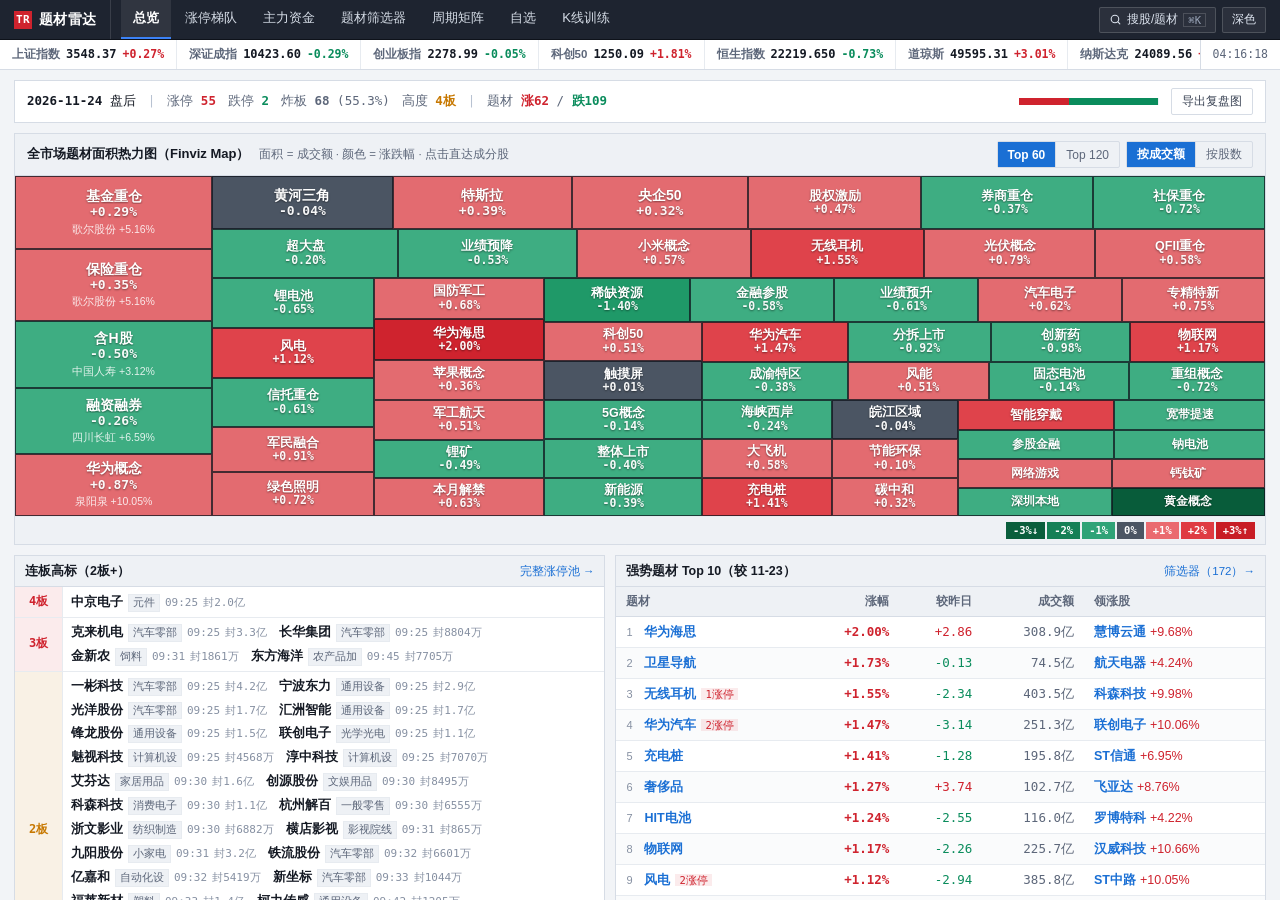
==== commit 5cc7841e: "feat: export review PNG card, 24-day subject history bars, and double-blind K-line trainer" ====
--- a/site/index.html
+++ b/site/index.html
@@ -4,8 +4,8 @@
     <meta charset="UTF-8" />
     <meta name="viewport" content="width=device-width, initial-scale=1.0, viewport-fit=cover" />
     <title>题材雷达 · 复盘工作台</title>
-    <script type="module" crossorigin src="./assets/index-DFGnPrEo.js"></script>
-    <link rel="stylesheet" crossorigin href="./assets/index-DHAlM_Ry.css">
+    <script type="module" crossorigin src="./assets/index-4RHLNOEZ.js"></script>
+    <link rel="stylesheet" crossorigin href="./assets/index-CX1DyjwJ.css">
   </head>
   <body>
     <div id="app"></div>
--- a/site/assets/index-CX1DyjwJ.css
+++ b/site/assets/index-CX1DyjwJ.css
@@ -0,0 +1 @@
+.kpop[data-v-24d6603e]{position:fixed;top:0;right:0;bottom:0;left:0;background:#000000bd;-webkit-backdrop-filter:blur(6px);backdrop-filter:blur(6px);display:flex;align-items:center;justify-content:center;z-index:70;padding:14px}.kpop-in[data-v-24d6603e]{background:var(--panel);border:1px solid var(--line-bright);padding:18px 20px;width:min(720px,100%);box-shadow:0 24px 64px #000000bf}.kp-head[data-v-24d6603e]{display:flex;align-items:center;justify-content:space-between;gap:10px;flex-wrap:wrap;padding-bottom:12px;border-bottom:1px solid var(--line)}.kp-id[data-v-24d6603e]{display:flex;align-items:center;gap:10px}.kp-id b[data-v-24d6603e]{font-size:18px}.kp-ops[data-v-24d6603e]{display:flex;align-items:center;gap:8px}.sm-tabs button[data-v-24d6603e]{padding:4px 10px;font-size:12px}.kp-bar[data-v-24d6603e]{display:flex;gap:12px;flex-wrap:wrap;align-items:baseline;margin-top:10px;font-size:12.5px;color:var(--dim)}.kp-bar .dt[data-v-24d6603e]{color:var(--txt);font-weight:600}.kp-bar b[data-v-24d6603e]{font-weight:600;color:var(--txt)}.kp-bar b.up[data-v-24d6603e]{color:var(--up)}.kp-bar b.down[data-v-24d6603e]{color:var(--down)}.kp-bar .vol[data-v-24d6603e]{margin-left:auto}.ma-bar[data-v-24d6603e]{display:flex;gap:14px;margin-top:4px;font-size:11.5px}.ma5[data-v-24d6603e]{color:#f5b025}.ma10[data-v-24d6603e]{color:#a879ff}.ma20[data-v-24d6603e]{color:#3da5ff}.kchart[data-v-24d6603e]{width:100%;height:280px;display:block;margin:10px 0 8px}.kp-foot[data-v-24d6603e]{display:flex;justify-content:space-between;color:var(--dim2);font-size:11.5px}.fade-enter-active[data-v-24d6603e],.fade-leave-active[data-v-24d6603e]{transition:opacity .15s}.fade-enter-from[data-v-24d6603e],.fade-leave-to[data-v-24d6603e]{opacity:0}@media(max-width:640px){.kpop-in[data-v-24d6603e]{padding:14px}.kchart[data-v-24d6603e]{height:220px}.kp-bar .vol[data-v-24d6603e]{margin-left:0}}.gs-mask[data-v-dd05d25a]{position:fixed;top:0;right:0;bottom:0;left:0;background:#000000b8;-webkit-backdrop-filter:blur(6px);backdrop-filter:blur(6px);z-index:80;display:flex;align-items:flex-start;justify-content:center;padding:10vh 14px 20px}.gs-box[data-v-dd05d25a]{width:min(580px,100%);background:var(--panel);border:1px solid var(--line-bright);box-shadow:0 24px 64px #000000bf;overflow:hidden}.gs-input-row[data-v-dd05d25a]{display:flex;align-items:center;gap:10px;padding:12px 14px;border-bottom:1px solid var(--line);background:var(--bg-elev)}.gs-ico[data-v-dd05d25a]{width:17px;height:17px;color:var(--amber);flex:0 0 17px}.gs-input-row input[data-v-dd05d25a]{flex:1;background:transparent;border:0;color:var(--txt);font-size:15px;outline:none}.gs-esc[data-v-dd05d25a]{font-size:11px;color:var(--dim2);border:1px solid var(--line);padding:1px 6px}.gs-body[data-v-dd05d25a]{max-height:60vh;overflow-y:auto}.gs-sec[data-v-dd05d25a]{padding:6px 0;border-bottom:1px solid var(--line2)}.gs-sec[data-v-dd05d25a]:last-child{border-bottom:0}.gs-lbl[data-v-dd05d25a]{padding:4px 14px;font-size:11px;color:var(--dim2)}.gs-item[data-v-dd05d25a]{display:flex;align-items:center;gap:8px;padding:9px 14px;cursor:pointer;font-size:14px;transition:background .1s}.gs-item[data-v-dd05d25a]:hover{background:var(--panel-hover)}.gs-tag[data-v-dd05d25a]{font-size:10.5px;padding:1px 5px;font-weight:600}.gs-tag.th[data-v-dd05d25a]{color:var(--amber);background:var(--amber-dim)}.gs-tag.st[data-v-dd05d25a]{color:#3da5ff;background:#3da5ff24}.gs-cd[data-v-dd05d25a]{font-size:12px;color:var(--dim)}.gs-sub[data-v-dd05d25a]{font-size:12px;color:var(--dim2)}.gs-pct[data-v-dd05d25a]{margin-left:auto;font-size:13px;font-weight:600}.gs-empty[data-v-dd05d25a]{padding:32px 16px;text-align:center;color:var(--dim2);font-size:13px}.fade-enter-active[data-v-dd05d25a],.fade-leave-active[data-v-dd05d25a]{transition:opacity .14s}.fade-enter-from[data-v-dd05d25a],.fade-leave-to[data-v-dd05d25a]{opacity:0}.tm-wrap[data-v-09e903b8]{border:1px solid var(--line);background:var(--panel)}.tm-hd[data-v-09e903b8]{display:flex;align-items:center;gap:10px;flex-wrap:wrap;padding:7px 12px;border-bottom:1px solid var(--line);background:var(--bg-elev)}.tm-hd b[data-v-09e903b8]{font-size:13px;color:var(--txt)}.tm-sub[data-v-09e903b8]{font-size:11.5px;color:var(--dim)}.tm-ctrl[data-v-09e903b8]{margin-left:auto;display:flex;gap:6px}.tm-stage[data-v-09e903b8]{position:relative;width:100%;height:340px;background:#1a1e26;overflow:hidden;-webkit-user-select:none;user-select:none}.tm-tile[data-v-09e903b8]{position:absolute;border:1px solid rgba(15,20,28,.75);display:flex;align-items:center;justify-content:center;cursor:pointer;overflow:hidden;text-align:center;color:#fff;padding:2px;transition:filter .1s}.tm-tile[data-v-09e903b8]:hover{filter:brightness(1.14);z-index:3;border-color:#fff}.tm-in[data-v-09e903b8]{width:100%;overflow:hidden}.tm-nm[data-v-09e903b8]{font-weight:700;line-height:1.15;white-space:nowrap;overflow:hidden;text-overflow:ellipsis;text-shadow:0 1px 2px rgba(0,0,0,.45)}.tm-pct[data-v-09e903b8]{font-weight:600;opacity:.95;line-height:1.2;text-shadow:0 1px 2px rgba(0,0,0,.45)}.tm-lead[data-v-09e903b8]{font-size:10.5px;opacity:.85;margin-top:2px;white-space:nowrap;overflow:hidden;text-overflow:ellipsis}.tm-tip[data-v-09e903b8]{position:absolute;z-index:20;pointer-events:none;width:188px;background:var(--panel);color:var(--txt);border:1px solid var(--line-bright);padding:8px 10px;box-shadow:0 6px 20px #00000047;font-size:11.5px}.tt-hd[data-v-09e903b8]{display:flex;justify-content:space-between;align-items:baseline;padding-bottom:5px;margin-bottom:5px;border-bottom:1px solid var(--line2);font-family:var(--cjk);font-size:13px}.tt-row[data-v-09e903b8]{display:flex;justify-content:space-between;gap:8px;line-height:1.65}.tt-row span[data-v-09e903b8]{color:var(--dim);font-family:var(--cjk)}.tm-legend[data-v-09e903b8]{display:flex;justify-content:flex-end;gap:2px;padding:5px 10px;background:var(--bg-elev);border-top:1px solid var(--line2)}.tm-legend span[data-v-09e903b8]{font-size:10.5px;color:#fff;padding:1px 7px;font-weight:600}@media(max-width:760px){.tm-stage[data-v-09e903b8]{height:240px}.tm-sub[data-v-09e903b8]{display:none}}.fv-home[data-v-dc904097]{max-width:1440px;margin:0 auto;padding:10px 14px 24px}.emo-bar[data-v-dc904097]{display:flex;align-items:center;gap:12px;flex-wrap:wrap;padding:7px 12px;margin-bottom:10px;border:1px solid var(--line);background:var(--panel);font-size:12.5px}.eb-date[data-v-dc904097]{color:var(--txt)}.eb-sep[data-v-dc904097]{color:var(--line-bright)}.eb-item[data-v-dc904097]{color:var(--dim)}.eb-item.click[data-v-dc904097]{cursor:pointer}.eb-item.click[data-v-dc904097]:hover{color:var(--accent)}.eb-bar[data-v-dc904097]{margin-left:auto;width:140px;height:7px;display:flex;background:var(--bg-elev);overflow:hidden}.eb-bar i[data-v-dc904097]{height:100%;display:block}.eb-bar i.up[data-v-dc904097]{background:var(--up)}.eb-bar i.down[data-v-dc904097]{background:var(--down)}.fv-grid[data-v-dc904097]{display:grid;grid-template-columns:1fr 1.1fr;gap:10px;align-items:start}.col[data-v-dc904097]{display:flex;flex-direction:column;gap:10px;min-width:0}.box[data-v-dc904097]{border:1px solid var(--line);background:var(--panel);overflow:hidden}.bhd[data-v-dc904097]{display:flex;align-items:center;justify-content:space-between;padding:6px 10px;border-bottom:1px solid var(--line);background:var(--bg-elev);font-size:12.5px}.bmore[data-v-dc904097]{font-size:11.5px;color:var(--accent);font-weight:500}.bmore[data-v-dc904097]:hover{text-decoration:underline}.bempty[data-v-dc904097]{padding:20px;text-align:center;color:var(--dim);font-size:12.5px}.lad-r[data-v-dc904097]{display:grid;grid-template-columns:48px 1fr;border-bottom:1px solid var(--line2)}.lad-r[data-v-dc904097]:last-child{border-bottom:0}.lad-k[data-v-dc904097]{display:flex;align-items:center;justify-content:center;font-size:12px;font-weight:700;color:var(--amber);background:var(--amber-dim);border-right:1px solid var(--line2);padding:6px 2px}.lad-k.hi[data-v-dc904097]{color:var(--up);background:var(--up-bg)}.lad-v[data-v-dc904097]{padding:5px 8px;display:flex;flex-wrap:wrap;gap:5px 12px;align-items:center}.lad-s[data-v-dc904097]{display:inline-flex;align-items:baseline;gap:5px;font-size:12.5px;cursor:pointer}.lad-s:hover b[data-v-dc904097]{color:var(--accent);text-decoration:underline}.lad-s .hy[data-v-dc904097]{font-size:11px;color:var(--dim);background:var(--bg-elev);border:1px solid var(--line2);padding:0 4px}.lad-s .m[data-v-dc904097]{font-size:11px;color:var(--dim2)}.rk[data-v-dc904097]{display:inline-block;width:18px;color:var(--dim2);font-size:11px}.lnk-txt[data-v-dc904097]{color:var(--accent);font-weight:600}.lnk-txt[data-v-dc904097]:hover{text-decoration:underline}.zt-t[data-v-dc904097]{margin-left:5px;font-size:10.5px;color:var(--up);background:var(--up-bg);padding:0 4px;font-family:var(--mono)}.st-links[data-v-dc904097]{display:flex;gap:7px;flex-wrap:wrap}.lnk[data-v-dc904097]{background:none;border:0;color:var(--accent);cursor:pointer;font-size:12px;font-weight:500;padding:0}.lnk[data-v-dc904097]:hover{text-decoration:underline}.lnk i[data-v-dc904097]{font-style:normal;font-size:10px;color:var(--up);margin-left:2px;font-family:var(--mono)}.sparks[data-v-dc904097]{display:inline-flex;gap:2px;align-items:center}.sp[data-v-dc904097]{width:15px;height:11px;display:inline-block}.sp0[data-v-dc904097]{background:var(--line)}.sp-u1[data-v-dc904097]{background:#e36b70}.sp-u2[data-v-dc904097]{background:#cf232e}.sp-d1[data-v-dc904097]{background:#3ead82}.sp-d2[data-v-dc904097]{background:#0a7a4f}.g-mini[data-v-dc904097]{display:grid;grid-template-columns:repeat(3,1fr)}.gm-cell[data-v-dc904097]{padding:6px 10px;border-right:1px solid var(--line2);border-bottom:1px solid var(--line2);display:flex;justify-content:space-between;align-items:baseline;gap:6px;cursor:pointer;font-size:12px}.gm-cell[data-v-dc904097]:hover{background:var(--panel-hover)}.gm-n[data-v-dc904097]{color:var(--txt-soft);font-family:var(--cjk);overflow:hidden;text-overflow:ellipsis;white-space:nowrap}@media(max-width:1024px){.fv-grid[data-v-dc904097]{grid-template-columns:1fr}}@media(max-width:640px){.fv-home[data-v-dc904097]{padding:8px 8px 18px}.eb-bar[data-v-dc904097]{display:none}.g-mini[data-v-dc904097]{grid-template-columns:repeat(2,1fr)}}.ec-wrap[data-v-38e0746a]{border:1px solid var(--line);background:var(--panel);margin:10px 16px 0}.ec-hd[data-v-38e0746a]{display:flex;align-items:center;gap:12px;flex-wrap:wrap;padding:6px 12px;border-bottom:1px solid var(--line);background:var(--bg-elev);font-size:12.5px}.ec-cur[data-v-38e0746a]{display:flex;gap:12px;flex-wrap:wrap;margin-left:auto;font-size:12px;color:var(--dim)}.top-st[data-v-38e0746a]{font-family:var(--cjk);color:var(--txt-soft)}.ec-body[data-v-38e0746a]{padding:8px 12px 6px}.ec-svg[data-v-38e0746a]{width:100%;height:148px;display:block}.ec-leg[data-v-38e0746a]{display:flex;gap:14px;justify-content:flex-end;font-size:11px;color:var(--dim);margin-top:2px}.ec-leg i[data-v-38e0746a]{display:inline-block;width:10px;height:6px;margin-right:4px;vertical-align:middle}@media(max-width:760px){.ec-wrap[data-v-38e0746a]{margin:8px 10px 0}.ec-cur[data-v-38e0746a]{margin-left:0;gap:8px}.ec-svg[data-v-38e0746a]{height:120px}}.lu-hdr[data-v-2fb65011]{padding:20px 26px 16px;border-bottom:1px solid var(--line);display:flex;flex-direction:column;gap:14px}.lu-title .k[data-v-2fb65011]{font-family:var(--mono);font-size:11px;letter-spacing:.16em;color:var(--amber)}.lu-title h1[data-v-2fb65011]{font-size:22px;font-weight:700;margin-top:3px;display:flex;align-items:baseline;gap:12px;flex-wrap:wrap}.lu-title .dt[data-v-2fb65011]{font-size:13px;color:var(--dim);font-weight:500}.kpi-strip[data-v-2fb65011]{display:grid;grid-template-columns:repeat(7,minmax(0,1fr));border:1px solid var(--line);background:var(--panel)}.kpi[data-v-2fb65011]{padding:10px 14px;border-right:1px solid var(--line2);display:flex;flex-direction:column;gap:2px}.kpi[data-v-2fb65011]:last-child{border-right:0}.kl[data-v-2fb65011]{font-size:11.5px;color:var(--dim);font-family:var(--cjk)}.kpi b[data-v-2fb65011]{font-size:19px;font-weight:700;color:var(--txt)}.kpi b.up[data-v-2fb65011]{color:var(--up)}.kpi b.down[data-v-2fb65011]{color:var(--down)}.kpi b.amber[data-v-2fb65011]{color:var(--amber)}.lu-bar[data-v-2fb65011]{display:flex;align-items:center;gap:12px;flex-wrap:wrap;padding:12px 26px;border-bottom:1px solid var(--line);background:var(--bg-elev)}.tcnt[data-v-2fb65011]{font-size:11.5px;opacity:.75;margin-left:3px}.search-wrap[data-v-2fb65011]{position:relative;width:240px;margin-left:auto}.s-ico[data-v-2fb65011]{position:absolute;left:10px;top:50%;transform:translateY(-50%);width:14px;height:14px;color:var(--dim2);pointer-events:none}.search[data-v-2fb65011]{width:100%;padding:7px 26px 7px 32px;font-size:13px;background:var(--panel);border:1px solid var(--line);border-radius:6px;color:var(--txt);outline:none}.search[data-v-2fb65011]:focus{border-color:var(--amber)}.s-clear[data-v-2fb65011]{position:absolute;right:8px;top:50%;transform:translateY(-50%);background:none;border:0;color:var(--dim);cursor:pointer;font-size:15px}.sk-pad[data-v-2fb65011]{padding:18px 26px}.ladder-wrap[data-v-2fb65011]{padding:16px 26px 28px;display:flex;flex-direction:column;gap:14px}.tier[data-v-2fb65011]{border:1px solid var(--line);background:var(--panel);display:grid;grid-template-columns:116px 1fr}.tier-head[data-v-2fb65011]{padding:14px 12px;border-right:1px solid var(--line);background:var(--bg-elev);display:flex;flex-direction:column;align-items:center;justify-content:center;gap:4px}.tier-head.high[data-v-2fb65011]{background:#ff4d5724;border-right-color:var(--up-border)}.tier-head.mid[data-v-2fb65011]{background:#f5b0251a;border-right-color:#f5b0254d}.tier-badge[data-v-2fb65011]{font-size:16px;font-weight:700;color:var(--txt)}.tier-head.high .tier-badge[data-v-2fb65011]{color:var(--up)}.tier-head.mid .tier-badge[data-v-2fb65011]{color:var(--amber)}.tier-cnt[data-v-2fb65011]{font-size:11.5px;color:var(--dim)}.tier-grid[data-v-2fb65011]{display:grid;grid-template-columns:repeat(auto-fill,minmax(250px,1fr));gap:1px;background:var(--line2)}.st-card[data-v-2fb65011]{background:var(--panel);padding:10px 12px;display:flex;flex-direction:column;gap:5px;transition:background .12s}.st-card[data-v-2fb65011]:hover{background:var(--panel-hover)}.st-top[data-v-2fb65011]{display:flex;align-items:baseline;gap:6px}.st-nm[data-v-2fb65011]{font-size:14.5px;font-weight:600;color:var(--txt)}.st-cd[data-v-2fb65011]{font-size:11.5px;color:var(--dim2)}.st-stat[data-v-2fb65011]{font-size:11px;color:var(--amber);background:var(--amber-dim);padding:0 5px;border-radius:3px}.st-pct[data-v-2fb65011]{margin-left:auto;font-size:13px;font-weight:700}.st-meta[data-v-2fb65011]{display:flex;align-items:center;gap:8px;flex-wrap:wrap;font-size:11.5px;color:var(--dim)}.hy[data-v-2fb65011]{color:var(--txt-soft);background:#ffffff0a;border:1px solid var(--line);padding:0 6px;border-radius:3px;font-family:var(--cjk);font-size:11.5px}.zb-tag[data-v-2fb65011]{color:var(--amber)}.st-cat[data-v-2fb65011]{font-size:11px;color:var(--dim);border-top:1px dashed var(--line2);padding-top:3px;white-space:nowrap;overflow:hidden;text-overflow:ellipsis}.st-cat a[data-v-2fb65011]{color:var(--accent)}.news-wrap[data-v-2fb65011]{padding:10px 16px 24px}.news-list[data-v-2fb65011]{border:1px solid var(--line);background:var(--panel)}.nw-row[data-v-2fb65011]{display:flex;gap:12px;align-items:baseline;padding:7px 12px;border-bottom:1px solid var(--line2);font-size:12.5px}.nw-row[data-v-2fb65011]:last-child{border-bottom:0}.nw-tm[data-v-2fb65011]{color:var(--dim2);font-size:11.5px;flex:0 0 auto}.nw-txt[data-v-2fb65011]{color:var(--txt);line-height:1.5}a.nw-txt[data-v-2fb65011]:hover{color:var(--accent);text-decoration:underline}.theme-wrap[data-v-2fb65011]{padding:14px 26px 28px}.tg-list[data-v-2fb65011]{border:1px solid var(--line)}.tg-row[data-v-2fb65011]{display:grid;grid-template-columns:240px 1fr;gap:14px;padding:12px 14px;border-bottom:1px solid var(--line2);background:var(--panel);align-items:start}.tg-row[data-v-2fb65011]:last-child{border-bottom:0}.tg-row[data-v-2fb65011]:hover{background:var(--panel-hover)}.tg-head[data-v-2fb65011]{display:flex;align-items:center;gap:8px;flex-wrap:wrap}.tg-idx[data-v-2fb65011]{font-size:12px;color:var(--dim2)}.tg-name[data-v-2fb65011]{font-size:15px;color:var(--txt)}.tg-max[data-v-2fb65011]{font-size:11.5px;color:var(--amber)}.tg-sub[data-v-2fb65011]{margin-top:6px;display:flex;gap:12px;font-size:11.5px;color:var(--dim)}.tg-stocks[data-v-2fb65011]{display:flex;flex-wrap:wrap;gap:6px}.tg-chip[data-v-2fb65011]{display:inline-flex;align-items:center;gap:6px;padding:4px 8px;background:var(--bg-elev);border:1px solid var(--line);font-size:12.5px}.tg-chip .lbc[data-v-2fb65011]{font-size:11px;font-weight:700;padding:0 4px;background:var(--line2);color:var(--dim)}.tg-chip .lbc.hot[data-v-2fb65011]{background:var(--up-bg);color:var(--up)}.tg-chip .nm[data-v-2fb65011]{font-weight:600;color:var(--txt)}.tg-chip .tm[data-v-2fb65011],.tg-chip .fd[data-v-2fb65011]{font-size:11.5px;color:var(--dim)}@media(max-width:900px){.lu-hdr[data-v-2fb65011]{padding:14px 14px 12px}.kpi-strip[data-v-2fb65011]{grid-template-columns:repeat(3,1fr)}.kpi[data-v-2fb65011]{border-bottom:1px solid var(--line2);padding:8px 10px}.kpi b[data-v-2fb65011]{font-size:16px}.lu-bar[data-v-2fb65011]{padding:10px 14px}.search-wrap[data-v-2fb65011]{width:100%;margin-left:0}.ladder-wrap[data-v-2fb65011]{padding:12px 14px 24px}.tier[data-v-2fb65011]{grid-template-columns:1fr}.tier-head[data-v-2fb65011]{flex-direction:row;justify-content:space-between;padding:8px 12px;border-right:0;border-bottom:1px solid var(--line)}.theme-wrap[data-v-2fb65011]{padding:12px 14px 24px}.tg-row[data-v-2fb65011]{grid-template-columns:1fr;gap:10px}}.fl-hdr[data-v-41c33c28]{padding:20px 26px 16px;border-bottom:1px solid var(--line);display:flex;align-items:flex-end;justify-content:space-between;gap:14px;flex-wrap:wrap}.fl-hdr .k[data-v-41c33c28]{font-family:var(--mono);font-size:11px;letter-spacing:.16em;color:var(--amber)}.fl-hdr h1[data-v-41c33c28]{font-size:22px;font-weight:700;margin-top:3px;display:flex;align-items:baseline;gap:10px;flex-wrap:wrap}.fl-hdr .dt[data-v-41c33c28]{font-size:13px;color:var(--dim);font-weight:500}.sk-pad[data-v-41c33c28]{padding:18px 26px}.flow-grid[data-v-41c33c28]{padding:16px 26px 28px;display:grid;grid-template-columns:1fr 1fr;gap:14px;align-items:start}.panel-box[data-v-41c33c28]{border:1px solid var(--line);background:var(--panel);overflow:hidden}.pb-hd[data-v-41c33c28]{display:flex;align-items:center;justify-content:space-between;padding:10px 14px;border-bottom:1px solid var(--line);background:var(--bg-elev)}.pb-hd h2[data-v-41c33c28]{font-size:14.5px;font-weight:700}.pb-sub[data-v-41c33c28]{font-size:11.5px;color:var(--dim2)}.ftbl[data-v-41c33c28]{width:100%;border-collapse:collapse}.ftbl thead th[data-v-41c33c28]{position:static;padding:8px 10px;font-size:11.5px;background:#0c0e1299}.ftbl tbody td[data-v-41c33c28]{padding:9px 10px;font-size:13px;border-bottom:1px solid var(--line2)}.ftbl tbody tr:last-child td[data-v-41c33c28]{border-bottom:0}.rk[data-v-41c33c28]{display:inline-block;width:20px;color:var(--dim2);font-size:11.5px}.st-link[data-v-41c33c28]{background:none;border:0;color:var(--amber);cursor:pointer;font-size:12.5px;padding:0;text-align:left}.st-link[data-v-41c33c28]:hover{text-decoration:underline}.global-wrap[data-v-41c33c28]{padding:16px 26px 28px}.g-note[data-v-41c33c28]{font-size:13px;color:var(--dim);margin-bottom:14px}.g-grid[data-v-41c33c28]{display:grid;grid-template-columns:repeat(3,minmax(0,1fr));gap:12px}.g-card[data-v-41c33c28]{border:1px solid var(--line);background:var(--panel);padding:14px 16px;display:flex;flex-direction:column;gap:12px}.g-top[data-v-41c33c28]{display:flex;justify-content:space-between;align-items:flex-start;gap:10px}.g-sec[data-v-41c33c28]{font-size:11.5px;color:var(--amber);margin-bottom:2px}.g-nm[data-v-41c33c28]{font-size:15px;color:var(--txt)}.g-right[data-v-41c33c28]{text-align:right;display:flex;flex-direction:column;align-items:flex-end;gap:4px}.g-px[data-v-41c33c28]{font-size:14px;color:var(--txt-soft)}.g-map[data-v-41c33c28]{display:flex;align-items:center;gap:6px;flex-wrap:wrap;padding-top:10px;border-top:1px solid var(--line2)}.g-lbl[data-v-41c33c28]{font-size:11.5px;color:var(--dim2)}.g-tag[data-v-41c33c28]{font-size:12px;color:var(--txt-soft);background:var(--bg-elev);border:1px solid var(--line);padding:2px 8px;transition:border-color .15s,color .15s}.g-tag[data-v-41c33c28]:hover{border-color:var(--amber);color:var(--amber)}@media(max-width:1024px){.flow-grid[data-v-41c33c28]{grid-template-columns:1fr}.g-grid[data-v-41c33c28]{grid-template-columns:repeat(2,1fr)}}@media(max-width:640px){.fl-hdr[data-v-41c33c28]{padding:14px 14px 12px}.flow-grid[data-v-41c33c28],.global-wrap[data-v-41c33c28]{padding:12px 14px 24px}.g-grid[data-v-41c33c28]{grid-template-columns:1fr}.ftbl thead th[data-v-41c33c28],.ftbl tbody td[data-v-41c33c28]{padding:8px 6px;font-size:12px}}.toolbar[data-v-3358723a]{display:flex;gap:10px;align-items:center;flex-wrap:wrap;padding:8px 16px;border-bottom:1px solid var(--line);background:var(--bg-elev)}.search[data-v-3358723a]{width:210px;padding:4px 8px;font-size:12.5px;background:var(--panel);border:1px solid var(--line);color:var(--txt);outline:none}.search[data-v-3358723a]:focus{border-color:var(--accent)}.hint[data-v-3358723a]{margin-left:auto;font-size:11.5px;color:var(--dim2)}.star[data-v-3358723a]{text-align:center;color:var(--dim2);font-size:14px;-webkit-user-select:none;user-select:none}.star span.on[data-v-3358723a]{color:var(--amber)}tr.watched td[data-v-3358723a]{background:var(--amber-dim)!important}th[data-v-3358723a]{cursor:pointer;-webkit-user-select:none;user-select:none}th[data-v-3358723a]:hover{color:var(--txt)}th .s[data-v-3358723a]{color:var(--accent);margin-left:2px;font-style:normal}.lead-lnk[data-v-3358723a]{color:var(--accent);font-weight:500}.lead-lnk[data-v-3358723a]:hover{text-decoration:underline}@media(max-width:780px){.toolbar[data-v-3358723a]{padding:8px 10px}.search[data-v-3358723a]{width:100%}}.sk-detail[data-v-c1b68e22]{padding:20px 28px}.sk-stats[data-v-c1b68e22]{display:grid;grid-template-columns:repeat(4,1fr);gap:12px;margin-bottom:18px}.toolbar2[data-v-c1b68e22]{display:flex;align-items:center;gap:12px;flex-wrap:wrap;padding:14px 28px;border-bottom:1px solid var(--line);background:#0c0e128c}.search-wrap[data-v-c1b68e22]{position:relative;width:220px}.s-ico[data-v-c1b68e22]{position:absolute;left:11px;top:50%;transform:translateY(-50%);width:15px;height:15px;color:var(--dim2);pointer-events:none}.search[data-v-c1b68e22]{width:100%;padding:8px 28px 8px 34px;font-size:13.5px;background:var(--panel);border:1px solid var(--line);border-radius:var(--radius-md);color:var(--txt);outline:none}.search[data-v-c1b68e22]:focus{border-color:var(--amber)}.s-clear[data-v-c1b68e22]{position:absolute;right:8px;top:50%;transform:translateY(-50%);background:none;border:0;color:var(--dim);cursor:pointer;font-size:16px}.tl[data-v-c1b68e22]{color:var(--dim);font-size:12.5px;margin-left:auto}.code-td[data-v-c1b68e22]{color:var(--dim);font-family:var(--mono)!important;font-size:13px}.st-name[data-v-c1b68e22]{font-weight:600;color:var(--txt)}.top-tag[data-v-c1b68e22]{margin-left:8px;font-size:11px;font-weight:700;color:var(--amber);background:var(--amber-dim);border:1px solid rgba(245,176,37,.35);padding:1px 6px;border-radius:4px}.dim-num[data-v-c1b68e22]{color:var(--txt-soft)}.hist-box[data-v-c1b68e22]{margin-top:10px;border:1px solid var(--line);background:var(--bg-elev);padding:8px 10px}.hb-hd[data-v-c1b68e22]{display:flex;gap:14px;align-items:baseline;flex-wrap:wrap;font-size:11.5px;color:var(--dim);margin-bottom:6px}.hb-hd b[data-v-c1b68e22]{color:var(--txt)}.hb-hd b.up[data-v-c1b68e22]{color:var(--up)}.hb-hd b.down[data-v-c1b68e22]{color:var(--down)}.hb-hov[data-v-c1b68e22]{margin-left:auto}.hb-bars[data-v-c1b68e22]{display:flex;gap:3px;height:54px;align-items:stretch}.hb-col[data-v-c1b68e22]{flex:1;display:flex;flex-direction:column;cursor:crosshair}.hb-col[data-v-c1b68e22]:hover{background:var(--panel-hover)}.hb-top[data-v-c1b68e22]{flex:1;display:flex;align-items:flex-end;border-bottom:1px solid var(--line)}.hb-bot[data-v-c1b68e22]{flex:1;display:flex;align-items:flex-start}.hb-top i[data-v-c1b68e22],.hb-bot i[data-v-c1b68e22]{width:100%;display:block}.hb-top i.up[data-v-c1b68e22]{background:var(--up)}.hb-bot i.down[data-v-c1b68e22]{background:var(--down)}tbody tr.hl td[data-v-c1b68e22]{background:#f5b0250d}.kpop[data-v-c1b68e22]{position:fixed;top:0;right:0;bottom:0;left:0;background:#000000b8;-webkit-backdrop-filter:blur(6px);backdrop-filter:blur(6px);display:flex;align-items:center;justify-content:center;z-index:60;padding:16px}.kpop-in[data-v-c1b68e22]{background:var(--panel);border:1px solid var(--line-bright);border-radius:var(--radius-lg);padding:20px;width:min(680px,100%);box-shadow:0 24px 64px #000000b3}.kp-head[data-v-c1b68e22]{display:flex;align-items:center;gap:12px;flex-wrap:wrap;padding-bottom:14px;border-bottom:1px solid var(--line)}.kp-head b[data-v-c1b68e22]{font-size:18px}.kp-hover[data-v-c1b68e22]{display:flex;gap:14px;flex-wrap:wrap;margin-top:12px;font-size:12.5px;color:var(--txt-soft)}.kp-hover.dim[data-v-c1b68e22]{color:var(--dim2)}.kchart[data-v-c1b68e22]{width:100%;height:230px;display:block;margin:10px 0 8px}.kp-foot[data-v-c1b68e22]{display:flex;justify-content:space-between;color:var(--dim2);font-size:12px}.fade-enter-active[data-v-c1b68e22],.fade-leave-active[data-v-c1b68e22]{transition:opacity .16s var(--ease)}.fade-enter-from[data-v-c1b68e22],.fade-leave-to[data-v-c1b68e22]{opacity:0}@media(max-width:900px){.sk-detail[data-v-c1b68e22]{padding:14px 16px}.sk-stats[data-v-c1b68e22]{grid-template-columns:repeat(2,1fr)}.toolbar2[data-v-c1b68e22]{padding:12px 16px}.search-wrap[data-v-c1b68e22]{width:100%}.kchart[data-v-c1b68e22]{height:180px}}.cy-bar[data-v-fc3f9013]{display:flex;align-items:center;gap:12px;flex-wrap:wrap;padding:14px 28px;border-bottom:1px solid var(--line);background:#0c0e128c}.search-wrap[data-v-fc3f9013]{position:relative;width:220px}.s-ico[data-v-fc3f9013]{position:absolute;left:11px;top:50%;transform:translateY(-50%);width:15px;height:15px;color:var(--dim2);pointer-events:none}.search[data-v-fc3f9013]{width:100%;padding:8px 28px 8px 34px;font-size:13.5px;background:var(--panel);border:1px solid var(--line);border-radius:var(--radius-md);color:var(--txt);outline:none}.search[data-v-fc3f9013]:focus{border-color:var(--amber)}.s-clear[data-v-fc3f9013]{position:absolute;right:8px;top:50%;transform:translateY(-50%);background:none;border:0;color:var(--dim);cursor:pointer;font-size:16px}.daypop[data-v-fc3f9013]{position:fixed;top:0;right:0;bottom:0;left:0;background:#000000ad;-webkit-backdrop-filter:blur(6px);backdrop-filter:blur(6px);display:flex;align-items:center;justify-content:center;z-index:50;padding:16px}.daypop-in[data-v-fc3f9013]{background:var(--panel);border:1px solid var(--line-bright);border-radius:var(--radius-lg);padding:20px;width:min(360px,100%);box-shadow:0 24px 60px #000000a6}.dp-head[data-v-fc3f9013]{display:flex;align-items:center;justify-content:space-between;gap:12px;padding-bottom:14px;border-bottom:1px solid var(--line)}.dp-head b[data-v-fc3f9013]{font-size:17px}.dp-date[data-v-fc3f9013]{font-size:12px;color:var(--dim);margin-top:2px}.dp-body[data-v-fc3f9013]{padding:16px 0;display:grid;grid-template-columns:1fr 1fr;gap:12px}.dp-metric[data-v-fc3f9013]{background:var(--bg-elev);border:1px solid var(--line2);border-radius:10px;padding:10px 12px}.dp-metric span[data-v-fc3f9013]{display:block;font-size:12px;color:var(--dim)}.dp-metric b[data-v-fc3f9013]{display:block;font-size:18px;margin-top:4px;color:var(--txt)}.dp-ops[data-v-fc3f9013]{display:flex;gap:10px}.dp-ops .btn[data-v-fc3f9013]:first-child{flex:1}.fade-enter-active[data-v-fc3f9013],.fade-leave-active[data-v-fc3f9013]{transition:opacity .16s var(--ease)}.fade-enter-from[data-v-fc3f9013],.fade-leave-to[data-v-fc3f9013]{opacity:0}@media(max-width:900px){.cy-bar[data-v-fc3f9013]{padding:12px 16px}.search-wrap[data-v-fc3f9013]{width:100%}}.wt-hdr[data-v-8b9a650c]{padding:20px 26px 16px;border-bottom:1px solid var(--line);display:flex;align-items:flex-end;justify-content:space-between;gap:14px;flex-wrap:wrap}.wt-hdr .k[data-v-8b9a650c]{font-family:var(--mono);font-size:11px;letter-spacing:.16em;color:var(--amber)}.wt-hdr h1[data-v-8b9a650c]{font-size:22px;font-weight:700;margin-top:3px}.wt-ops[data-v-8b9a650c]{display:flex;align-items:center;gap:8px;flex-wrap:wrap}.tcnt[data-v-8b9a650c]{font-size:11.5px;opacity:.75;margin-left:3px}.add-bar[data-v-8b9a650c]{display:flex;gap:8px;flex-wrap:wrap;padding:12px 26px;border-bottom:1px solid var(--line);background:var(--bg-elev)}.add-bar input[data-v-8b9a650c]{width:300px;max-width:100%;padding:7px 12px;font-size:13px;background:var(--panel);border:1px solid var(--line);color:var(--txt);outline:none}.add-bar input[data-v-8b9a650c]:focus{border-color:var(--amber)}.dim[data-v-8b9a650c]{color:var(--dim)}.amber[data-v-8b9a650c]{color:var(--amber)}.zt-b[data-v-8b9a650c]{margin-left:6px;font-size:10.5px;color:var(--up);background:var(--up-bg);padding:0 5px;font-family:var(--mono)}.del-btn[data-v-8b9a650c]{background:none;border:1px solid var(--line);color:var(--dim);padding:3px 9px;font-size:12px;cursor:pointer}.del-btn[data-v-8b9a650c]:hover{color:var(--up);border-color:var(--up-border)}@media(max-width:640px){.wt-hdr[data-v-8b9a650c]{padding:14px 14px 12px}.add-bar[data-v-8b9a650c]{padding:10px 14px}.add-bar input[data-v-8b9a650c]{width:100%}}.tr-main[data-v-6f08c780]{max-width:1120px;margin:12px auto 24px;padding:0 14px}.tr-bar[data-v-6f08c780]{display:flex;gap:16px;flex-wrap:wrap;align-items:center;padding:8px 12px;border:1px solid var(--line);background:var(--panel);font-size:12.5px;color:var(--dim)}.tr-bar b[data-v-6f08c780]{color:var(--txt)}.tr-bar b.up[data-v-6f08c780]{color:var(--up)}.tr-bar b.down[data-v-6f08c780]{color:var(--down)}.oh-bar[data-v-6f08c780]{display:flex;gap:12px;flex-wrap:wrap;align-items:baseline;padding:6px 12px;border:1px solid var(--line);border-top:0;background:var(--bg-elev);font-size:12px;color:var(--dim)}.oh-bar b[data-v-6f08c780]{color:var(--txt)}.ma5[data-v-6f08c780]{color:#d98800;margin-left:auto}.ma10[data-v-6f08c780]{color:#7c52d9}.ma20[data-v-6f08c780]{color:#1a6fd4}.tr-svg[data-v-6f08c780]{width:100%;height:340px;display:block;border:1px solid var(--line);border-top:0;background:var(--panel)}.tr-ops[data-v-6f08c780]{display:flex;gap:8px;flex-wrap:wrap;padding:10px 12px;border:1px solid var(--line);border-top:0;background:var(--bg-elev)}.buy-btn[data-v-6f08c780]{background:var(--up);color:#fff}.sell-btn[data-v-6f08c780]{background:var(--down);color:#fff}.tr-res[data-v-6f08c780]{display:flex;align-items:center;justify-content:space-between;gap:12px;flex-wrap:wrap;padding:12px 14px;border:1px solid var(--line);border-top:0;background:var(--panel)}.res-line[data-v-6f08c780]{display:flex;gap:16px;flex-wrap:wrap;font-size:13px;color:var(--dim)}.res-line b[data-v-6f08c780]{color:var(--txt)}.res-line b.up[data-v-6f08c780]{color:var(--up)}.res-line b.down[data-v-6f08c780]{color:var(--down)}@media(max-width:640px){.tr-svg[data-v-6f08c780]{height:240px}.tr-ops .btn[data-v-6f08c780]{flex:1}}*{box-sizing:border-box;margin:0;padding:0}:root,[data-theme=light]{--bg: #f2f4f7;--bg-elev: #eef1f5;--panel: #ffffff;--panel2: #f7f9fb;--panel-hover: #ebf3fc;--zebra: #fafbfc;--nav-bg: #1e2430;--nav-txt: #d5dce6;--nav-hover: #2a3242;--nav-active: #ffffff;--line: #d6dce5;--line2: #e7ebf0;--line-bright: #b8c2d1;--txt: #141923;--txt-soft: #3a4354;--dim: #5d677a;--dim2: #8690a2;--accent: #1a6fd4;--accent-bg: rgba(26, 111, 212, .1);--amber: #c77800;--amber-dim: rgba(199, 120, 0, .1);--up: #cf232e;--up-bg: rgba(207, 35, 46, .09);--up-border: rgba(207, 35, 46, .25);--down: #0a8c5c;--down-bg: rgba(10, 140, 92, .09);--down-border: rgba(10, 140, 92, .25);--fs-caption: 11.5px;--fs-small: 12.5px;--fs-body: 13px;--fs-h3: 14.5px;--fs-h2: 16px;--fs-h1: 18px;--mono: "JetBrains Mono", "Cascadia Mono", "Consolas", "SFMono-Regular", monospace;--cjk: -apple-system, BlinkMacSystemFont, "Segoe UI", "PingFang SC", "Microsoft YaHei", sans-serif;font-family:var(--cjk);font-size:var(--fs-body);line-height:1.45;color-scheme:light}[data-theme=dark]{--bg: #131722;--bg-elev: #181c27;--panel: #1e222d;--panel2: #242936;--panel-hover: #2a3040;--zebra: #1a1e29;--nav-bg: #0f131c;--nav-txt: #b2b5be;--nav-hover: #1e222d;--nav-active: #ffffff;--line: #2a2e39;--line2: #222631;--line-bright: #3c4252;--txt: #e1e4eb;--txt-soft: #b2b8c6;--dim: #848b9c;--dim2: #5d6475;--accent: #3b82f6;--accent-bg: rgba(59, 130, 246, .16);--amber: #f5b025;--amber-dim: rgba(245, 176, 37, .14);--up: #f23645;--up-bg: rgba(242, 54, 69, .14);--up-border: rgba(242, 54, 69, .3);--down: #089981;--down-bg: rgba(8, 153, 129, .14);--down-border: rgba(8, 153, 129, .3);color-scheme:dark}html,body,#app{height:100%}body{background:var(--bg);color:var(--txt);font-size:var(--fs-body);-webkit-font-smoothing:antialiased;overflow:hidden}a{color:inherit;text-decoration:none}button,input,textarea,select{font-family:inherit;font-size:inherit}::-webkit-scrollbar{width:7px;height:7px}::-webkit-scrollbar-track{background:transparent}::-webkit-scrollbar-thumb{background:var(--line-bright)}.num{font-family:var(--mono);font-variant-numeric:tabular-nums;font-feature-settings:"tnum"}.up{color:var(--up)}.down{color:var(--down)}.flat{color:var(--dim)}.amber{color:var(--amber)}.pill{display:inline-flex;align-items:center;padding:1px 5px;border-radius:2px;font-family:var(--mono);font-size:12px;font-weight:600;line-height:1.35}.pill.up{color:var(--up);background:var(--up-bg)}.pill.down{color:var(--down);background:var(--down-bg)}.pill.flat{color:var(--dim);background:var(--bg-elev)}.app{display:flex;flex-direction:column;height:100vh;height:100dvh}.topbar{height:40px;flex:0 0 40px;background:var(--nav-bg);color:var(--nav-txt);display:flex;align-items:stretch;padding:0 14px;gap:4px;border-bottom:1px solid #0e121a;z-index:30}.brand{display:flex;align-items:center;gap:7px;padding-right:14px;margin-right:6px;border-right:1px solid rgba(255,255,255,.12);font-weight:700;font-size:14px;color:#fff;letter-spacing:.02em;white-space:nowrap}.brand-sq{width:18px;height:18px;background:#cf232e;color:#fff;display:inline-flex;align-items:center;justify-content:center;font-family:var(--mono);font-size:11px;font-weight:800}.topnav{display:flex;align-items:stretch;gap:2px;overflow-x:auto;scrollbar-width:none}.topnav::-webkit-scrollbar{display:none}.topnav a{display:flex;align-items:center;padding:0 12px;font-size:13px;font-weight:500;color:var(--nav-txt);border-bottom:2px solid transparent;white-space:nowrap;transition:background .1s,color .1s}.topnav a:hover{background:var(--nav-hover);color:#fff}.topnav a.on{color:var(--nav-active);background:#ffffff14;border-bottom-color:#3b82f6;font-weight:600}.top-right{margin-left:auto;display:flex;align-items:center;gap:6px;flex:0 0 auto}.top-btn{height:26px;padding:0 9px;border:1px solid rgba(255,255,255,.16);background:#ffffff0f;color:#dce3ee;font-size:12px;cursor:pointer;display:inline-flex;align-items:center;gap:5px;border-radius:2px;white-space:nowrap}.top-btn:hover{background:#ffffff24;color:#fff}.top-btn kbd{font-family:var(--mono);font-size:10.5px;color:#9aa5b8;border:1px solid rgba(255,255,255,.16);padding:0 4px}.tape-wrap{flex:0 0 30px;height:30px;border-bottom:1px solid var(--line);background:var(--panel);display:flex;align-items:stretch;z-index:20}.tape{flex:1;display:flex;align-items:stretch;overflow-x:auto;scrollbar-width:none;font-family:var(--mono);font-size:12px;-webkit-overflow-scrolling:touch}.tape::-webkit-scrollbar{display:none}.tape .cell{display:flex;gap:6px;align-items:center;padding:0 12px;border-right:1px solid var(--line2);white-space:nowrap;flex:0 0 auto}.tape .cell b{font-weight:600;color:var(--dim);font-family:var(--cjk);font-size:11.5px}.tape .cell .v{color:var(--txt);font-weight:600}.tape .cell .pct{font-size:11.5px;font-weight:600}.tape-clock{padding:0 12px;color:var(--dim);display:flex;align-items:center;gap:6px;border-left:1px solid var(--line);flex:0 0 auto;font-family:var(--mono);font-size:11.5px}main{flex:1;min-width:0;overflow-y:auto;overflow-x:hidden;display:flex;flex-direction:column}.page-wrap{flex:1}.hdr{display:flex;align-items:center;gap:16px;padding:12px 16px;border-bottom:1px solid var(--line);background:var(--panel);flex-wrap:wrap}.hdr .k{display:none}.hdr h1{font-size:16px;font-weight:700;line-height:1.2;color:var(--txt)}.hdr .sum{margin-left:auto;display:flex;gap:14px;flex-wrap:wrap;align-items:center}.hdr .sum-item{display:inline-flex;align-items:baseline;gap:5px;font-size:12px;color:var(--dim)}.hdr .sum-item b{font-size:14px;font-weight:700;color:var(--txt);font-family:var(--mono)}.hdr .sum-item b.up{color:var(--up)}.hdr .sum-item b.down{color:var(--down)}.tabs{display:inline-flex;border:1px solid var(--line);background:var(--bg-elev);border-radius:2px}.tabs button{background:none;border:0;border-right:1px solid var(--line);color:var(--dim);padding:4px 10px;cursor:pointer;font-size:12px;font-weight:500}.tabs button:last-child{border-right:0}.tabs button:hover{color:var(--txt);background:var(--panel)}.tabs button.on{background:var(--accent);color:#fff;font-weight:600}table{width:100%;border-collapse:collapse;background:var(--panel)}thead th{font-family:var(--cjk);font-size:11.5px;color:var(--dim);font-weight:600;text-align:right;padding:6px 10px;border-bottom:1px solid var(--line);background:var(--bg-elev);position:sticky;top:0;z-index:5;white-space:nowrap}thead th.l{text-align:left}tbody td{padding:5px 10px;height:31px;border-bottom:1px solid var(--line2);text-align:right;font-family:var(--mono);font-size:12.5px;white-space:nowrap}tbody td.l{text-align:left;font-family:var(--cjk)}tbody tr:nth-child(2n) td{background:var(--zebra)}tbody tr{cursor:pointer}tbody tr:hover td{background:var(--panel-hover)}.name{display:flex;align-items:center;gap:6px}.name .title{font-weight:600;color:var(--accent);font-size:13px}.name .tag{font-family:var(--mono);font-size:10.5px;color:var(--dim2)}.bibar{position:relative;height:5px;width:76px;margin-left:auto;background:var(--line2);overflow:hidden}.bibar:after{content:"";position:absolute;left:50%;top:0;bottom:0;width:1px;background:var(--line-bright)}.bibar i{position:absolute;top:0;bottom:0}.bibar i.up{left:50%;background:var(--up)}.bibar i.down{right:50%;background:var(--down)}.lead{color:var(--txt-soft)}.matrix-sec{padding:12px 16px 20px;background:var(--panel)}.matrix-scroll{overflow-x:auto;padding-bottom:4px;-webkit-overflow-scrolling:touch}.matrix-head{display:flex;align-items:center;gap:12px;margin-bottom:10px;flex-wrap:wrap}.matrix-head h2{font-size:14px;font-weight:700}.matrix-head .sub{color:var(--dim);font-size:12px}.legend{margin-left:auto;display:flex;align-items:center;gap:6px;color:var(--dim);font-size:11.5px}.legend .grad{width:100px;height:8px;background:linear-gradient(90deg,#0a5e3c,#2fa377,#6b7280,#df3b42,#c81d25)}.mgrid{display:grid;grid-template-columns:116px repeat(var(--cols),minmax(46px,1fr)) 68px;gap:2px;min-width:max-content}.mgrid .hcell{color:var(--dim);font-family:var(--mono);font-size:11px;text-align:center;padding:3px 0 5px}.mgrid .hcell.first{text-align:left;position:sticky;left:0;z-index:3;background:var(--panel);padding-right:6px}.mgrid .rowname{display:flex;align-items:center;padding:0 8px 0 4px;position:sticky;left:0;z-index:2;background:var(--panel);cursor:pointer;border-right:1px solid var(--line)}.mgrid .rowname b{font-weight:600;font-size:12px;color:var(--accent);white-space:nowrap;overflow:hidden;text-overflow:ellipsis}.mgrid .rowname:hover b{text-decoration:underline}.mgrid .cell{min-height:28px;display:flex;align-items:center;justify-content:center;font-family:var(--mono);font-size:11.5px;font-weight:600;cursor:pointer}.mgrid .cell:hover{outline:1.5px solid var(--txt);z-index:4}.mgrid .sum{display:flex;align-items:center;justify-content:center;font-family:var(--mono);font-size:12px;font-weight:700;border-left:1px solid var(--line);padding-left:4px}.h0{background:var(--bg-elev);color:var(--dim2)}.h1{background:#f8d4d6;color:#8c141c}.h2{background:#f09ea3;color:#6e0d14}.h3{background:#e35d64;color:#fff}.h4{background:#cf232e;color:#fff}.h5{background:#9e111b;color:#fff}.c1{background:#cdeee1;color:#095c3c}.c2{background:#4cb88e;color:#fff}.c3{background:#0a7a4f;color:#fff}[data-theme=dark] .h1{background:#472024;color:#f8a5ab}[data-theme=dark] .h2{background:#6b242a;color:#ffc7cb}[data-theme=dark] .h3{background:#9e2a33;color:#fff}[data-theme=dark] .h4{background:#cf232e;color:#fff}[data-theme=dark] .h5{background:#f23645;color:#fff}[data-theme=dark] .c1{background:#163d30;color:#7ee2bc}[data-theme=dark] .c2{background:#116648;color:#fff}[data-theme=dark] .c3{background:#089981;color:#fff}.back{display:inline-flex;align-items:center;gap:4px;color:var(--accent);font-size:12.5px;padding:10px 16px 0;cursor:pointer;background:none;border:0}.back:hover{text-decoration:underline}.hero2{padding:10px 16px 14px;border-bottom:1px solid var(--line);background:var(--panel)}.hero2 .t{display:flex;align-items:center;gap:10px;flex-wrap:wrap}.hero2 h1{font-size:20px;font-weight:700}.hero2 .code{font-family:var(--mono);font-size:11.5px;color:var(--dim);background:var(--bg-elev);border:1px solid var(--line);padding:1px 6px}.hero2 .pct{margin-left:auto;font-family:var(--mono);font-size:24px;font-weight:700}.hero2 .stats{display:grid;grid-template-columns:repeat(4,minmax(110px,1fr));gap:8px;margin-top:10px}.hero2 .stat-card{background:var(--bg-elev);border:1px solid var(--line);padding:6px 10px;font-size:11.5px;color:var(--dim)}.hero2 .stat-card b{display:block;font-size:15px;color:var(--txt);font-weight:700;margin-top:2px;font-family:var(--mono)}.hero2 .stat-card b.lead{color:var(--accent);font-family:var(--cjk)}.btn{display:inline-flex;align-items:center;justify-content:center;gap:5px;padding:6px 12px;border-radius:2px;background:var(--accent);color:#fff;font-weight:600;border:0;cursor:pointer;font-size:12.5px}.btn:hover:not(:disabled){filter:brightness(1.08)}.btn.ghost{background:var(--panel);border:1px solid var(--line);color:var(--txt-soft);font-weight:500}.btn.ghost:hover{border-color:var(--line-bright);color:var(--txt);background:var(--bg-elev)}.btn.ghost.on{color:var(--accent);border-color:var(--accent);background:var(--accent-bg)}.btn:disabled{opacity:.45;cursor:default}.btn.sm{padding:4px 10px;font-size:12px}.skeleton{background:var(--bg-elev)}.empty{padding:36px 16px;text-align:center;color:var(--dim);font-size:13px;line-height:1.7}.footer{padding:10px 16px;display:flex;gap:16px;font-family:var(--mono);font-size:11px;color:var(--dim2);border-top:1px solid var(--line);background:var(--panel);flex-wrap:wrap}.toast{position:fixed;bottom:68px;left:50%;transform:translate(-50%);background:var(--nav-bg);color:#fff;padding:6px 14px;border-radius:2px;font-size:12.5px;box-shadow:0 4px 16px #00000059;z-index:100;pointer-events:none}.bottom-nav{display:none}@media(max-width:900px){.topbar{padding:0 10px}.topnav,.tape-clock,.top-btn kbd,.top-btn .st-txt{display:none}.bottom-nav{display:flex;padding:4px 4px calc(4px + env(safe-area-inset-bottom));border-top:1px solid var(--line);background:var(--panel);z-index:30}.bottom-nav a{flex:1;display:flex;flex-direction:column;align-items:center;justify-content:center;gap:2px;color:var(--dim);font-size:11px;font-weight:500;padding:4px 0}.bottom-nav a.on{color:var(--accent);font-weight:700}.hdr{padding:10px 12px}.hide-sm{display:none}thead th,tbody td{padding:5px 6px;font-size:12px}.mgrid{grid-template-columns:92px repeat(var(--cols),minmax(42px,1fr)) 58px}.hero2 .stats{grid-template-columns:repeat(2,1fr)}}
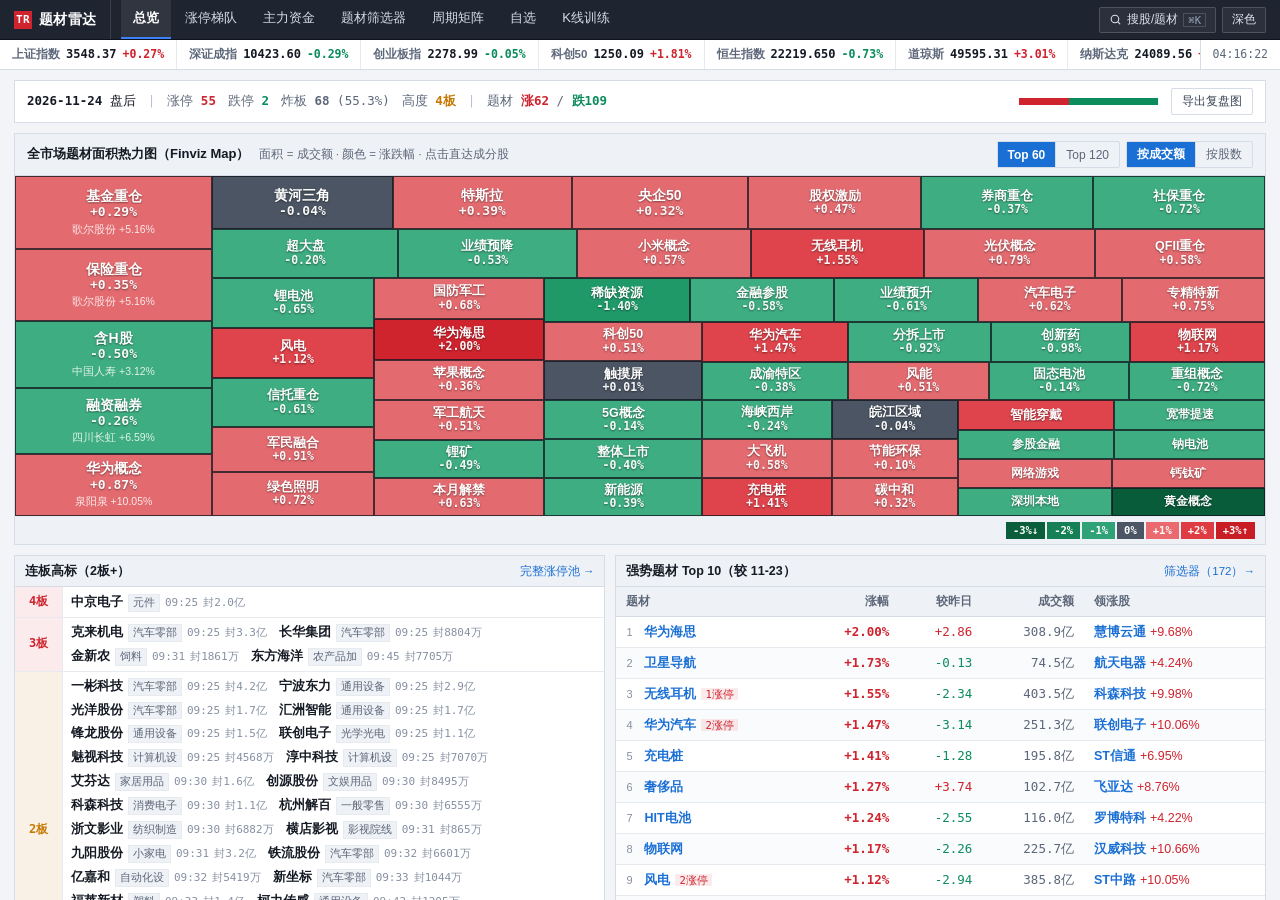
==== commit 0e36f254: "feat: Dragon-Tiger List (lhb.json) in Flow and 9-track Theme Branch Tree in Rank" ====
--- a/site/index.html
+++ b/site/index.html
@@ -4,8 +4,8 @@
     <meta charset="UTF-8" />
     <meta name="viewport" content="width=device-width, initial-scale=1.0, viewport-fit=cover" />
     <title>题材雷达 · 复盘工作台</title>
-    <script type="module" crossorigin src="./assets/index-4RHLNOEZ.js"></script>
-    <link rel="stylesheet" crossorigin href="./assets/index-CX1DyjwJ.css">
+    <script type="module" crossorigin src="./assets/index-B9C7L9WW.js"></script>
+    <link rel="stylesheet" crossorigin href="./assets/index-C-zFz9eI.css">
   </head>
   <body>
     <div id="app"></div>
--- a/site/assets/index-C-zFz9eI.css
+++ b/site/assets/index-C-zFz9eI.css
@@ -0,0 +1 @@
+.kpop[data-v-24d6603e]{position:fixed;top:0;right:0;bottom:0;left:0;background:#000000bd;-webkit-backdrop-filter:blur(6px);backdrop-filter:blur(6px);display:flex;align-items:center;justify-content:center;z-index:70;padding:14px}.kpop-in[data-v-24d6603e]{background:var(--panel);border:1px solid var(--line-bright);padding:18px 20px;width:min(720px,100%);box-shadow:0 24px 64px #000000bf}.kp-head[data-v-24d6603e]{display:flex;align-items:center;justify-content:space-between;gap:10px;flex-wrap:wrap;padding-bottom:12px;border-bottom:1px solid var(--line)}.kp-id[data-v-24d6603e]{display:flex;align-items:center;gap:10px}.kp-id b[data-v-24d6603e]{font-size:18px}.kp-ops[data-v-24d6603e]{display:flex;align-items:center;gap:8px}.sm-tabs button[data-v-24d6603e]{padding:4px 10px;font-size:12px}.kp-bar[data-v-24d6603e]{display:flex;gap:12px;flex-wrap:wrap;align-items:baseline;margin-top:10px;font-size:12.5px;color:var(--dim)}.kp-bar .dt[data-v-24d6603e]{color:var(--txt);font-weight:600}.kp-bar b[data-v-24d6603e]{font-weight:600;color:var(--txt)}.kp-bar b.up[data-v-24d6603e]{color:var(--up)}.kp-bar b.down[data-v-24d6603e]{color:var(--down)}.kp-bar .vol[data-v-24d6603e]{margin-left:auto}.ma-bar[data-v-24d6603e]{display:flex;gap:14px;margin-top:4px;font-size:11.5px}.ma5[data-v-24d6603e]{color:#f5b025}.ma10[data-v-24d6603e]{color:#a879ff}.ma20[data-v-24d6603e]{color:#3da5ff}.kchart[data-v-24d6603e]{width:100%;height:280px;display:block;margin:10px 0 8px}.kp-foot[data-v-24d6603e]{display:flex;justify-content:space-between;color:var(--dim2);font-size:11.5px}.fade-enter-active[data-v-24d6603e],.fade-leave-active[data-v-24d6603e]{transition:opacity .15s}.fade-enter-from[data-v-24d6603e],.fade-leave-to[data-v-24d6603e]{opacity:0}@media(max-width:640px){.kpop-in[data-v-24d6603e]{padding:14px}.kchart[data-v-24d6603e]{height:220px}.kp-bar .vol[data-v-24d6603e]{margin-left:0}}.gs-mask[data-v-dd05d25a]{position:fixed;top:0;right:0;bottom:0;left:0;background:#000000b8;-webkit-backdrop-filter:blur(6px);backdrop-filter:blur(6px);z-index:80;display:flex;align-items:flex-start;justify-content:center;padding:10vh 14px 20px}.gs-box[data-v-dd05d25a]{width:min(580px,100%);background:var(--panel);border:1px solid var(--line-bright);box-shadow:0 24px 64px #000000bf;overflow:hidden}.gs-input-row[data-v-dd05d25a]{display:flex;align-items:center;gap:10px;padding:12px 14px;border-bottom:1px solid var(--line);background:var(--bg-elev)}.gs-ico[data-v-dd05d25a]{width:17px;height:17px;color:var(--amber);flex:0 0 17px}.gs-input-row input[data-v-dd05d25a]{flex:1;background:transparent;border:0;color:var(--txt);font-size:15px;outline:none}.gs-esc[data-v-dd05d25a]{font-size:11px;color:var(--dim2);border:1px solid var(--line);padding:1px 6px}.gs-body[data-v-dd05d25a]{max-height:60vh;overflow-y:auto}.gs-sec[data-v-dd05d25a]{padding:6px 0;border-bottom:1px solid var(--line2)}.gs-sec[data-v-dd05d25a]:last-child{border-bottom:0}.gs-lbl[data-v-dd05d25a]{padding:4px 14px;font-size:11px;color:var(--dim2)}.gs-item[data-v-dd05d25a]{display:flex;align-items:center;gap:8px;padding:9px 14px;cursor:pointer;font-size:14px;transition:background .1s}.gs-item[data-v-dd05d25a]:hover{background:var(--panel-hover)}.gs-tag[data-v-dd05d25a]{font-size:10.5px;padding:1px 5px;font-weight:600}.gs-tag.th[data-v-dd05d25a]{color:var(--amber);background:var(--amber-dim)}.gs-tag.st[data-v-dd05d25a]{color:#3da5ff;background:#3da5ff24}.gs-cd[data-v-dd05d25a]{font-size:12px;color:var(--dim)}.gs-sub[data-v-dd05d25a]{font-size:12px;color:var(--dim2)}.gs-pct[data-v-dd05d25a]{margin-left:auto;font-size:13px;font-weight:600}.gs-empty[data-v-dd05d25a]{padding:32px 16px;text-align:center;color:var(--dim2);font-size:13px}.fade-enter-active[data-v-dd05d25a],.fade-leave-active[data-v-dd05d25a]{transition:opacity .14s}.fade-enter-from[data-v-dd05d25a],.fade-leave-to[data-v-dd05d25a]{opacity:0}.tm-wrap[data-v-09e903b8]{border:1px solid var(--line);background:var(--panel)}.tm-hd[data-v-09e903b8]{display:flex;align-items:center;gap:10px;flex-wrap:wrap;padding:7px 12px;border-bottom:1px solid var(--line);background:var(--bg-elev)}.tm-hd b[data-v-09e903b8]{font-size:13px;color:var(--txt)}.tm-sub[data-v-09e903b8]{font-size:11.5px;color:var(--dim)}.tm-ctrl[data-v-09e903b8]{margin-left:auto;display:flex;gap:6px}.tm-stage[data-v-09e903b8]{position:relative;width:100%;height:340px;background:#1a1e26;overflow:hidden;-webkit-user-select:none;user-select:none}.tm-tile[data-v-09e903b8]{position:absolute;border:1px solid rgba(15,20,28,.75);display:flex;align-items:center;justify-content:center;cursor:pointer;overflow:hidden;text-align:center;color:#fff;padding:2px;transition:filter .1s}.tm-tile[data-v-09e903b8]:hover{filter:brightness(1.14);z-index:3;border-color:#fff}.tm-in[data-v-09e903b8]{width:100%;overflow:hidden}.tm-nm[data-v-09e903b8]{font-weight:700;line-height:1.15;white-space:nowrap;overflow:hidden;text-overflow:ellipsis;text-shadow:0 1px 2px rgba(0,0,0,.45)}.tm-pct[data-v-09e903b8]{font-weight:600;opacity:.95;line-height:1.2;text-shadow:0 1px 2px rgba(0,0,0,.45)}.tm-lead[data-v-09e903b8]{font-size:10.5px;opacity:.85;margin-top:2px;white-space:nowrap;overflow:hidden;text-overflow:ellipsis}.tm-tip[data-v-09e903b8]{position:absolute;z-index:20;pointer-events:none;width:188px;background:var(--panel);color:var(--txt);border:1px solid var(--line-bright);padding:8px 10px;box-shadow:0 6px 20px #00000047;font-size:11.5px}.tt-hd[data-v-09e903b8]{display:flex;justify-content:space-between;align-items:baseline;padding-bottom:5px;margin-bottom:5px;border-bottom:1px solid var(--line2);font-family:var(--cjk);font-size:13px}.tt-row[data-v-09e903b8]{display:flex;justify-content:space-between;gap:8px;line-height:1.65}.tt-row span[data-v-09e903b8]{color:var(--dim);font-family:var(--cjk)}.tm-legend[data-v-09e903b8]{display:flex;justify-content:flex-end;gap:2px;padding:5px 10px;background:var(--bg-elev);border-top:1px solid var(--line2)}.tm-legend span[data-v-09e903b8]{font-size:10.5px;color:#fff;padding:1px 7px;font-weight:600}@media(max-width:760px){.tm-stage[data-v-09e903b8]{height:240px}.tm-sub[data-v-09e903b8]{display:none}}.fv-home[data-v-dc904097]{max-width:1440px;margin:0 auto;padding:10px 14px 24px}.emo-bar[data-v-dc904097]{display:flex;align-items:center;gap:12px;flex-wrap:wrap;padding:7px 12px;margin-bottom:10px;border:1px solid var(--line);background:var(--panel);font-size:12.5px}.eb-date[data-v-dc904097]{color:var(--txt)}.eb-sep[data-v-dc904097]{color:var(--line-bright)}.eb-item[data-v-dc904097]{color:var(--dim)}.eb-item.click[data-v-dc904097]{cursor:pointer}.eb-item.click[data-v-dc904097]:hover{color:var(--accent)}.eb-bar[data-v-dc904097]{margin-left:auto;width:140px;height:7px;display:flex;background:var(--bg-elev);overflow:hidden}.eb-bar i[data-v-dc904097]{height:100%;display:block}.eb-bar i.up[data-v-dc904097]{background:var(--up)}.eb-bar i.down[data-v-dc904097]{background:var(--down)}.fv-grid[data-v-dc904097]{display:grid;grid-template-columns:1fr 1.1fr;gap:10px;align-items:start}.col[data-v-dc904097]{display:flex;flex-direction:column;gap:10px;min-width:0}.box[data-v-dc904097]{border:1px solid var(--line);background:var(--panel);overflow:hidden}.bhd[data-v-dc904097]{display:flex;align-items:center;justify-content:space-between;padding:6px 10px;border-bottom:1px solid var(--line);background:var(--bg-elev);font-size:12.5px}.bmore[data-v-dc904097]{font-size:11.5px;color:var(--accent);font-weight:500}.bmore[data-v-dc904097]:hover{text-decoration:underline}.bempty[data-v-dc904097]{padding:20px;text-align:center;color:var(--dim);font-size:12.5px}.lad-r[data-v-dc904097]{display:grid;grid-template-columns:48px 1fr;border-bottom:1px solid var(--line2)}.lad-r[data-v-dc904097]:last-child{border-bottom:0}.lad-k[data-v-dc904097]{display:flex;align-items:center;justify-content:center;font-size:12px;font-weight:700;color:var(--amber);background:var(--amber-dim);border-right:1px solid var(--line2);padding:6px 2px}.lad-k.hi[data-v-dc904097]{color:var(--up);background:var(--up-bg)}.lad-v[data-v-dc904097]{padding:5px 8px;display:flex;flex-wrap:wrap;gap:5px 12px;align-items:center}.lad-s[data-v-dc904097]{display:inline-flex;align-items:baseline;gap:5px;font-size:12.5px;cursor:pointer}.lad-s:hover b[data-v-dc904097]{color:var(--accent);text-decoration:underline}.lad-s .hy[data-v-dc904097]{font-size:11px;color:var(--dim);background:var(--bg-elev);border:1px solid var(--line2);padding:0 4px}.lad-s .m[data-v-dc904097]{font-size:11px;color:var(--dim2)}.rk[data-v-dc904097]{display:inline-block;width:18px;color:var(--dim2);font-size:11px}.lnk-txt[data-v-dc904097]{color:var(--accent);font-weight:600}.lnk-txt[data-v-dc904097]:hover{text-decoration:underline}.zt-t[data-v-dc904097]{margin-left:5px;font-size:10.5px;color:var(--up);background:var(--up-bg);padding:0 4px;font-family:var(--mono)}.st-links[data-v-dc904097]{display:flex;gap:7px;flex-wrap:wrap}.lnk[data-v-dc904097]{background:none;border:0;color:var(--accent);cursor:pointer;font-size:12px;font-weight:500;padding:0}.lnk[data-v-dc904097]:hover{text-decoration:underline}.lnk i[data-v-dc904097]{font-style:normal;font-size:10px;color:var(--up);margin-left:2px;font-family:var(--mono)}.sparks[data-v-dc904097]{display:inline-flex;gap:2px;align-items:center}.sp[data-v-dc904097]{width:15px;height:11px;display:inline-block}.sp0[data-v-dc904097]{background:var(--line)}.sp-u1[data-v-dc904097]{background:#e36b70}.sp-u2[data-v-dc904097]{background:#cf232e}.sp-d1[data-v-dc904097]{background:#3ead82}.sp-d2[data-v-dc904097]{background:#0a7a4f}.g-mini[data-v-dc904097]{display:grid;grid-template-columns:repeat(3,1fr)}.gm-cell[data-v-dc904097]{padding:6px 10px;border-right:1px solid var(--line2);border-bottom:1px solid var(--line2);display:flex;justify-content:space-between;align-items:baseline;gap:6px;cursor:pointer;font-size:12px}.gm-cell[data-v-dc904097]:hover{background:var(--panel-hover)}.gm-n[data-v-dc904097]{color:var(--txt-soft);font-family:var(--cjk);overflow:hidden;text-overflow:ellipsis;white-space:nowrap}@media(max-width:1024px){.fv-grid[data-v-dc904097]{grid-template-columns:1fr}}@media(max-width:640px){.fv-home[data-v-dc904097]{padding:8px 8px 18px}.eb-bar[data-v-dc904097]{display:none}.g-mini[data-v-dc904097]{grid-template-columns:repeat(2,1fr)}}.ec-wrap[data-v-38e0746a]{border:1px solid var(--line);background:var(--panel);margin:10px 16px 0}.ec-hd[data-v-38e0746a]{display:flex;align-items:center;gap:12px;flex-wrap:wrap;padding:6px 12px;border-bottom:1px solid var(--line);background:var(--bg-elev);font-size:12.5px}.ec-cur[data-v-38e0746a]{display:flex;gap:12px;flex-wrap:wrap;margin-left:auto;font-size:12px;color:var(--dim)}.top-st[data-v-38e0746a]{font-family:var(--cjk);color:var(--txt-soft)}.ec-body[data-v-38e0746a]{padding:8px 12px 6px}.ec-svg[data-v-38e0746a]{width:100%;height:148px;display:block}.ec-leg[data-v-38e0746a]{display:flex;gap:14px;justify-content:flex-end;font-size:11px;color:var(--dim);margin-top:2px}.ec-leg i[data-v-38e0746a]{display:inline-block;width:10px;height:6px;margin-right:4px;vertical-align:middle}@media(max-width:760px){.ec-wrap[data-v-38e0746a]{margin:8px 10px 0}.ec-cur[data-v-38e0746a]{margin-left:0;gap:8px}.ec-svg[data-v-38e0746a]{height:120px}}.lu-hdr[data-v-2fb65011]{padding:20px 26px 16px;border-bottom:1px solid var(--line);display:flex;flex-direction:column;gap:14px}.lu-title .k[data-v-2fb65011]{font-family:var(--mono);font-size:11px;letter-spacing:.16em;color:var(--amber)}.lu-title h1[data-v-2fb65011]{font-size:22px;font-weight:700;margin-top:3px;display:flex;align-items:baseline;gap:12px;flex-wrap:wrap}.lu-title .dt[data-v-2fb65011]{font-size:13px;color:var(--dim);font-weight:500}.kpi-strip[data-v-2fb65011]{display:grid;grid-template-columns:repeat(7,minmax(0,1fr));border:1px solid var(--line);background:var(--panel)}.kpi[data-v-2fb65011]{padding:10px 14px;border-right:1px solid var(--line2);display:flex;flex-direction:column;gap:2px}.kpi[data-v-2fb65011]:last-child{border-right:0}.kl[data-v-2fb65011]{font-size:11.5px;color:var(--dim);font-family:var(--cjk)}.kpi b[data-v-2fb65011]{font-size:19px;font-weight:700;color:var(--txt)}.kpi b.up[data-v-2fb65011]{color:var(--up)}.kpi b.down[data-v-2fb65011]{color:var(--down)}.kpi b.amber[data-v-2fb65011]{color:var(--amber)}.lu-bar[data-v-2fb65011]{display:flex;align-items:center;gap:12px;flex-wrap:wrap;padding:12px 26px;border-bottom:1px solid var(--line);background:var(--bg-elev)}.tcnt[data-v-2fb65011]{font-size:11.5px;opacity:.75;margin-left:3px}.search-wrap[data-v-2fb65011]{position:relative;width:240px;margin-left:auto}.s-ico[data-v-2fb65011]{position:absolute;left:10px;top:50%;transform:translateY(-50%);width:14px;height:14px;color:var(--dim2);pointer-events:none}.search[data-v-2fb65011]{width:100%;padding:7px 26px 7px 32px;font-size:13px;background:var(--panel);border:1px solid var(--line);border-radius:6px;color:var(--txt);outline:none}.search[data-v-2fb65011]:focus{border-color:var(--amber)}.s-clear[data-v-2fb65011]{position:absolute;right:8px;top:50%;transform:translateY(-50%);background:none;border:0;color:var(--dim);cursor:pointer;font-size:15px}.sk-pad[data-v-2fb65011]{padding:18px 26px}.ladder-wrap[data-v-2fb65011]{padding:16px 26px 28px;display:flex;flex-direction:column;gap:14px}.tier[data-v-2fb65011]{border:1px solid var(--line);background:var(--panel);display:grid;grid-template-columns:116px 1fr}.tier-head[data-v-2fb65011]{padding:14px 12px;border-right:1px solid var(--line);background:var(--bg-elev);display:flex;flex-direction:column;align-items:center;justify-content:center;gap:4px}.tier-head.high[data-v-2fb65011]{background:#ff4d5724;border-right-color:var(--up-border)}.tier-head.mid[data-v-2fb65011]{background:#f5b0251a;border-right-color:#f5b0254d}.tier-badge[data-v-2fb65011]{font-size:16px;font-weight:700;color:var(--txt)}.tier-head.high .tier-badge[data-v-2fb65011]{color:var(--up)}.tier-head.mid .tier-badge[data-v-2fb65011]{color:var(--amber)}.tier-cnt[data-v-2fb65011]{font-size:11.5px;color:var(--dim)}.tier-grid[data-v-2fb65011]{display:grid;grid-template-columns:repeat(auto-fill,minmax(250px,1fr));gap:1px;background:var(--line2)}.st-card[data-v-2fb65011]{background:var(--panel);padding:10px 12px;display:flex;flex-direction:column;gap:5px;transition:background .12s}.st-card[data-v-2fb65011]:hover{background:var(--panel-hover)}.st-top[data-v-2fb65011]{display:flex;align-items:baseline;gap:6px}.st-nm[data-v-2fb65011]{font-size:14.5px;font-weight:600;color:var(--txt)}.st-cd[data-v-2fb65011]{font-size:11.5px;color:var(--dim2)}.st-stat[data-v-2fb65011]{font-size:11px;color:var(--amber);background:var(--amber-dim);padding:0 5px;border-radius:3px}.st-pct[data-v-2fb65011]{margin-left:auto;font-size:13px;font-weight:700}.st-meta[data-v-2fb65011]{display:flex;align-items:center;gap:8px;flex-wrap:wrap;font-size:11.5px;color:var(--dim)}.hy[data-v-2fb65011]{color:var(--txt-soft);background:#ffffff0a;border:1px solid var(--line);padding:0 6px;border-radius:3px;font-family:var(--cjk);font-size:11.5px}.zb-tag[data-v-2fb65011]{color:var(--amber)}.st-cat[data-v-2fb65011]{font-size:11px;color:var(--dim);border-top:1px dashed var(--line2);padding-top:3px;white-space:nowrap;overflow:hidden;text-overflow:ellipsis}.st-cat a[data-v-2fb65011]{color:var(--accent)}.news-wrap[data-v-2fb65011]{padding:10px 16px 24px}.news-list[data-v-2fb65011]{border:1px solid var(--line);background:var(--panel)}.nw-row[data-v-2fb65011]{display:flex;gap:12px;align-items:baseline;padding:7px 12px;border-bottom:1px solid var(--line2);font-size:12.5px}.nw-row[data-v-2fb65011]:last-child{border-bottom:0}.nw-tm[data-v-2fb65011]{color:var(--dim2);font-size:11.5px;flex:0 0 auto}.nw-txt[data-v-2fb65011]{color:var(--txt);line-height:1.5}a.nw-txt[data-v-2fb65011]:hover{color:var(--accent);text-decoration:underline}.theme-wrap[data-v-2fb65011]{padding:14px 26px 28px}.tg-list[data-v-2fb65011]{border:1px solid var(--line)}.tg-row[data-v-2fb65011]{display:grid;grid-template-columns:240px 1fr;gap:14px;padding:12px 14px;border-bottom:1px solid var(--line2);background:var(--panel);align-items:start}.tg-row[data-v-2fb65011]:last-child{border-bottom:0}.tg-row[data-v-2fb65011]:hover{background:var(--panel-hover)}.tg-head[data-v-2fb65011]{display:flex;align-items:center;gap:8px;flex-wrap:wrap}.tg-idx[data-v-2fb65011]{font-size:12px;color:var(--dim2)}.tg-name[data-v-2fb65011]{font-size:15px;color:var(--txt)}.tg-max[data-v-2fb65011]{font-size:11.5px;color:var(--amber)}.tg-sub[data-v-2fb65011]{margin-top:6px;display:flex;gap:12px;font-size:11.5px;color:var(--dim)}.tg-stocks[data-v-2fb65011]{display:flex;flex-wrap:wrap;gap:6px}.tg-chip[data-v-2fb65011]{display:inline-flex;align-items:center;gap:6px;padding:4px 8px;background:var(--bg-elev);border:1px solid var(--line);font-size:12.5px}.tg-chip .lbc[data-v-2fb65011]{font-size:11px;font-weight:700;padding:0 4px;background:var(--line2);color:var(--dim)}.tg-chip .lbc.hot[data-v-2fb65011]{background:var(--up-bg);color:var(--up)}.tg-chip .nm[data-v-2fb65011]{font-weight:600;color:var(--txt)}.tg-chip .tm[data-v-2fb65011],.tg-chip .fd[data-v-2fb65011]{font-size:11.5px;color:var(--dim)}@media(max-width:900px){.lu-hdr[data-v-2fb65011]{padding:14px 14px 12px}.kpi-strip[data-v-2fb65011]{grid-template-columns:repeat(3,1fr)}.kpi[data-v-2fb65011]{border-bottom:1px solid var(--line2);padding:8px 10px}.kpi b[data-v-2fb65011]{font-size:16px}.lu-bar[data-v-2fb65011]{padding:10px 14px}.search-wrap[data-v-2fb65011]{width:100%;margin-left:0}.ladder-wrap[data-v-2fb65011]{padding:12px 14px 24px}.tier[data-v-2fb65011]{grid-template-columns:1fr}.tier-head[data-v-2fb65011]{flex-direction:row;justify-content:space-between;padding:8px 12px;border-right:0;border-bottom:1px solid var(--line)}.theme-wrap[data-v-2fb65011]{padding:12px 14px 24px}.tg-row[data-v-2fb65011]{grid-template-columns:1fr;gap:10px}}.fl-hdr[data-v-09351e82]{padding:20px 26px 16px;border-bottom:1px solid var(--line);display:flex;align-items:flex-end;justify-content:space-between;gap:14px;flex-wrap:wrap}.fl-hdr .k[data-v-09351e82]{font-family:var(--mono);font-size:11px;letter-spacing:.16em;color:var(--amber)}.fl-hdr h1[data-v-09351e82]{font-size:22px;font-weight:700;margin-top:3px;display:flex;align-items:baseline;gap:10px;flex-wrap:wrap}.fl-hdr .dt[data-v-09351e82]{font-size:13px;color:var(--dim);font-weight:500}.sk-pad[data-v-09351e82]{padding:18px 26px}.flow-grid[data-v-09351e82]{padding:16px 26px 28px;display:grid;grid-template-columns:1fr 1fr;gap:14px;align-items:start}.panel-box[data-v-09351e82]{border:1px solid var(--line);background:var(--panel);overflow:hidden}.pb-hd[data-v-09351e82]{display:flex;align-items:center;justify-content:space-between;padding:10px 14px;border-bottom:1px solid var(--line);background:var(--bg-elev)}.pb-hd h2[data-v-09351e82]{font-size:14.5px;font-weight:700}.pb-sub[data-v-09351e82]{font-size:11.5px;color:var(--dim2)}.ftbl[data-v-09351e82]{width:100%;border-collapse:collapse}.ftbl thead th[data-v-09351e82]{position:static;padding:8px 10px;font-size:11.5px;background:#0c0e1299}.ftbl tbody td[data-v-09351e82]{padding:9px 10px;font-size:13px;border-bottom:1px solid var(--line2)}.ftbl tbody tr:last-child td[data-v-09351e82]{border-bottom:0}.rk[data-v-09351e82]{display:inline-block;width:20px;color:var(--dim2);font-size:11.5px}.st-link[data-v-09351e82]{background:none;border:0;color:var(--amber);cursor:pointer;font-size:12.5px;padding:0;text-align:left}.st-link[data-v-09351e82]:hover{text-decoration:underline}.rsn[data-v-09351e82]{max-width:170px;overflow:hidden;text-overflow:ellipsis;color:var(--dim);font-size:11.5px!important}.global-wrap[data-v-09351e82]{padding:16px 26px 28px}.g-note[data-v-09351e82]{font-size:13px;color:var(--dim);margin-bottom:14px}.g-grid[data-v-09351e82]{display:grid;grid-template-columns:repeat(3,minmax(0,1fr));gap:12px}.g-card[data-v-09351e82]{border:1px solid var(--line);background:var(--panel);padding:14px 16px;display:flex;flex-direction:column;gap:12px}.g-top[data-v-09351e82]{display:flex;justify-content:space-between;align-items:flex-start;gap:10px}.g-sec[data-v-09351e82]{font-size:11.5px;color:var(--amber);margin-bottom:2px}.g-nm[data-v-09351e82]{font-size:15px;color:var(--txt)}.g-right[data-v-09351e82]{text-align:right;display:flex;flex-direction:column;align-items:flex-end;gap:4px}.g-px[data-v-09351e82]{font-size:14px;color:var(--txt-soft)}.g-map[data-v-09351e82]{display:flex;align-items:center;gap:6px;flex-wrap:wrap;padding-top:10px;border-top:1px solid var(--line2)}.g-lbl[data-v-09351e82]{font-size:11.5px;color:var(--dim2)}.g-tag[data-v-09351e82]{font-size:12px;color:var(--txt-soft);background:var(--bg-elev);border:1px solid var(--line);padding:2px 8px;transition:border-color .15s,color .15s}.g-tag[data-v-09351e82]:hover{border-color:var(--amber);color:var(--amber)}@media(max-width:1024px){.flow-grid[data-v-09351e82]{grid-template-columns:1fr}.g-grid[data-v-09351e82]{grid-template-columns:repeat(2,1fr)}}@media(max-width:640px){.fl-hdr[data-v-09351e82]{padding:14px 14px 12px}.flow-grid[data-v-09351e82],.global-wrap[data-v-09351e82]{padding:12px 14px 24px}.g-grid[data-v-09351e82]{grid-template-columns:1fr}.ftbl thead th[data-v-09351e82],.ftbl tbody td[data-v-09351e82]{padding:8px 6px;font-size:12px}}.toolbar[data-v-8d8f0599]{display:flex;gap:10px;align-items:center;flex-wrap:wrap;padding:8px 16px;border-bottom:1px solid var(--line);background:var(--bg-elev)}.search[data-v-8d8f0599]{width:210px;padding:4px 8px;font-size:12.5px;background:var(--panel);border:1px solid var(--line);color:var(--txt);outline:none}.search[data-v-8d8f0599]:focus{border-color:var(--accent)}.hint[data-v-8d8f0599]{margin-left:auto;font-size:11.5px;color:var(--dim2)}.star[data-v-8d8f0599]{text-align:center;color:var(--dim2);font-size:14px;-webkit-user-select:none;user-select:none}.star span.on[data-v-8d8f0599]{color:var(--amber)}tr.watched td[data-v-8d8f0599]{background:var(--amber-dim)!important}th[data-v-8d8f0599]{cursor:pointer;-webkit-user-select:none;user-select:none}th[data-v-8d8f0599]:hover{color:var(--txt)}th .s[data-v-8d8f0599]{color:var(--accent);margin-left:2px;font-style:normal}.lead-lnk[data-v-8d8f0599]{color:var(--accent);font-weight:500}.lead-lnk[data-v-8d8f0599]:hover{text-decoration:underline}.tree-wrap[data-v-8d8f0599]{padding:10px 14px 24px;display:flex;flex-direction:column;gap:10px}.tr-group[data-v-8d8f0599]{border:1px solid var(--line);background:var(--panel)}.tg-hd[data-v-8d8f0599]{display:flex;align-items:center;gap:12px;flex-wrap:wrap;padding:6px 10px;border-bottom:1px solid var(--line);background:var(--bg-elev);font-size:12px}.tg-nm[data-v-8d8f0599]{font-family:var(--cjk);font-size:13px;color:var(--txt)}.tg-grid[data-v-8d8f0599]{display:grid;grid-template-columns:repeat(auto-fill,minmax(195px,1fr));gap:1px;background:var(--line2)}.tg-item[data-v-8d8f0599]{background:var(--panel);padding:6px 10px;cursor:pointer;display:flex;align-items:center;gap:6px;font-size:12.5px}.tg-item[data-v-8d8f0599]:hover{background:var(--panel-hover)}.ti-nm[data-v-8d8f0599]{color:var(--accent);font-weight:600;white-space:nowrap;overflow:hidden;text-overflow:ellipsis}.ti-zt[data-v-8d8f0599]{font-size:10px;color:var(--up);background:var(--up-bg);padding:0 4px}@media(max-width:780px){.toolbar[data-v-8d8f0599]{padding:8px 10px}.search[data-v-8d8f0599]{width:100%}}.sk-detail[data-v-c1b68e22]{padding:20px 28px}.sk-stats[data-v-c1b68e22]{display:grid;grid-template-columns:repeat(4,1fr);gap:12px;margin-bottom:18px}.toolbar2[data-v-c1b68e22]{display:flex;align-items:center;gap:12px;flex-wrap:wrap;padding:14px 28px;border-bottom:1px solid var(--line);background:#0c0e128c}.search-wrap[data-v-c1b68e22]{position:relative;width:220px}.s-ico[data-v-c1b68e22]{position:absolute;left:11px;top:50%;transform:translateY(-50%);width:15px;height:15px;color:var(--dim2);pointer-events:none}.search[data-v-c1b68e22]{width:100%;padding:8px 28px 8px 34px;font-size:13.5px;background:var(--panel);border:1px solid var(--line);border-radius:var(--radius-md);color:var(--txt);outline:none}.search[data-v-c1b68e22]:focus{border-color:var(--amber)}.s-clear[data-v-c1b68e22]{position:absolute;right:8px;top:50%;transform:translateY(-50%);background:none;border:0;color:var(--dim);cursor:pointer;font-size:16px}.tl[data-v-c1b68e22]{color:var(--dim);font-size:12.5px;margin-left:auto}.code-td[data-v-c1b68e22]{color:var(--dim);font-family:var(--mono)!important;font-size:13px}.st-name[data-v-c1b68e22]{font-weight:600;color:var(--txt)}.top-tag[data-v-c1b68e22]{margin-left:8px;font-size:11px;font-weight:700;color:var(--amber);background:var(--amber-dim);border:1px solid rgba(245,176,37,.35);padding:1px 6px;border-radius:4px}.dim-num[data-v-c1b68e22]{color:var(--txt-soft)}.hist-box[data-v-c1b68e22]{margin-top:10px;border:1px solid var(--line);background:var(--bg-elev);padding:8px 10px}.hb-hd[data-v-c1b68e22]{display:flex;gap:14px;align-items:baseline;flex-wrap:wrap;font-size:11.5px;color:var(--dim);margin-bottom:6px}.hb-hd b[data-v-c1b68e22]{color:var(--txt)}.hb-hd b.up[data-v-c1b68e22]{color:var(--up)}.hb-hd b.down[data-v-c1b68e22]{color:var(--down)}.hb-hov[data-v-c1b68e22]{margin-left:auto}.hb-bars[data-v-c1b68e22]{display:flex;gap:3px;height:54px;align-items:stretch}.hb-col[data-v-c1b68e22]{flex:1;display:flex;flex-direction:column;cursor:crosshair}.hb-col[data-v-c1b68e22]:hover{background:var(--panel-hover)}.hb-top[data-v-c1b68e22]{flex:1;display:flex;align-items:flex-end;border-bottom:1px solid var(--line)}.hb-bot[data-v-c1b68e22]{flex:1;display:flex;align-items:flex-start}.hb-top i[data-v-c1b68e22],.hb-bot i[data-v-c1b68e22]{width:100%;display:block}.hb-top i.up[data-v-c1b68e22]{background:var(--up)}.hb-bot i.down[data-v-c1b68e22]{background:var(--down)}tbody tr.hl td[data-v-c1b68e22]{background:#f5b0250d}.kpop[data-v-c1b68e22]{position:fixed;top:0;right:0;bottom:0;left:0;background:#000000b8;-webkit-backdrop-filter:blur(6px);backdrop-filter:blur(6px);display:flex;align-items:center;justify-content:center;z-index:60;padding:16px}.kpop-in[data-v-c1b68e22]{background:var(--panel);border:1px solid var(--line-bright);border-radius:var(--radius-lg);padding:20px;width:min(680px,100%);box-shadow:0 24px 64px #000000b3}.kp-head[data-v-c1b68e22]{display:flex;align-items:center;gap:12px;flex-wrap:wrap;padding-bottom:14px;border-bottom:1px solid var(--line)}.kp-head b[data-v-c1b68e22]{font-size:18px}.kp-hover[data-v-c1b68e22]{display:flex;gap:14px;flex-wrap:wrap;margin-top:12px;font-size:12.5px;color:var(--txt-soft)}.kp-hover.dim[data-v-c1b68e22]{color:var(--dim2)}.kchart[data-v-c1b68e22]{width:100%;height:230px;display:block;margin:10px 0 8px}.kp-foot[data-v-c1b68e22]{display:flex;justify-content:space-between;color:var(--dim2);font-size:12px}.fade-enter-active[data-v-c1b68e22],.fade-leave-active[data-v-c1b68e22]{transition:opacity .16s var(--ease)}.fade-enter-from[data-v-c1b68e22],.fade-leave-to[data-v-c1b68e22]{opacity:0}@media(max-width:900px){.sk-detail[data-v-c1b68e22]{padding:14px 16px}.sk-stats[data-v-c1b68e22]{grid-template-columns:repeat(2,1fr)}.toolbar2[data-v-c1b68e22]{padding:12px 16px}.search-wrap[data-v-c1b68e22]{width:100%}.kchart[data-v-c1b68e22]{height:180px}}.cy-bar[data-v-fc3f9013]{display:flex;align-items:center;gap:12px;flex-wrap:wrap;padding:14px 28px;border-bottom:1px solid var(--line);background:#0c0e128c}.search-wrap[data-v-fc3f9013]{position:relative;width:220px}.s-ico[data-v-fc3f9013]{position:absolute;left:11px;top:50%;transform:translateY(-50%);width:15px;height:15px;color:var(--dim2);pointer-events:none}.search[data-v-fc3f9013]{width:100%;padding:8px 28px 8px 34px;font-size:13.5px;background:var(--panel);border:1px solid var(--line);border-radius:var(--radius-md);color:var(--txt);outline:none}.search[data-v-fc3f9013]:focus{border-color:var(--amber)}.s-clear[data-v-fc3f9013]{position:absolute;right:8px;top:50%;transform:translateY(-50%);background:none;border:0;color:var(--dim);cursor:pointer;font-size:16px}.daypop[data-v-fc3f9013]{position:fixed;top:0;right:0;bottom:0;left:0;background:#000000ad;-webkit-backdrop-filter:blur(6px);backdrop-filter:blur(6px);display:flex;align-items:center;justify-content:center;z-index:50;padding:16px}.daypop-in[data-v-fc3f9013]{background:var(--panel);border:1px solid var(--line-bright);border-radius:var(--radius-lg);padding:20px;width:min(360px,100%);box-shadow:0 24px 60px #000000a6}.dp-head[data-v-fc3f9013]{display:flex;align-items:center;justify-content:space-between;gap:12px;padding-bottom:14px;border-bottom:1px solid var(--line)}.dp-head b[data-v-fc3f9013]{font-size:17px}.dp-date[data-v-fc3f9013]{font-size:12px;color:var(--dim);margin-top:2px}.dp-body[data-v-fc3f9013]{padding:16px 0;display:grid;grid-template-columns:1fr 1fr;gap:12px}.dp-metric[data-v-fc3f9013]{background:var(--bg-elev);border:1px solid var(--line2);border-radius:10px;padding:10px 12px}.dp-metric span[data-v-fc3f9013]{display:block;font-size:12px;color:var(--dim)}.dp-metric b[data-v-fc3f9013]{display:block;font-size:18px;margin-top:4px;color:var(--txt)}.dp-ops[data-v-fc3f9013]{display:flex;gap:10px}.dp-ops .btn[data-v-fc3f9013]:first-child{flex:1}.fade-enter-active[data-v-fc3f9013],.fade-leave-active[data-v-fc3f9013]{transition:opacity .16s var(--ease)}.fade-enter-from[data-v-fc3f9013],.fade-leave-to[data-v-fc3f9013]{opacity:0}@media(max-width:900px){.cy-bar[data-v-fc3f9013]{padding:12px 16px}.search-wrap[data-v-fc3f9013]{width:100%}}.wt-hdr[data-v-8b9a650c]{padding:20px 26px 16px;border-bottom:1px solid var(--line);display:flex;align-items:flex-end;justify-content:space-between;gap:14px;flex-wrap:wrap}.wt-hdr .k[data-v-8b9a650c]{font-family:var(--mono);font-size:11px;letter-spacing:.16em;color:var(--amber)}.wt-hdr h1[data-v-8b9a650c]{font-size:22px;font-weight:700;margin-top:3px}.wt-ops[data-v-8b9a650c]{display:flex;align-items:center;gap:8px;flex-wrap:wrap}.tcnt[data-v-8b9a650c]{font-size:11.5px;opacity:.75;margin-left:3px}.add-bar[data-v-8b9a650c]{display:flex;gap:8px;flex-wrap:wrap;padding:12px 26px;border-bottom:1px solid var(--line);background:var(--bg-elev)}.add-bar input[data-v-8b9a650c]{width:300px;max-width:100%;padding:7px 12px;font-size:13px;background:var(--panel);border:1px solid var(--line);color:var(--txt);outline:none}.add-bar input[data-v-8b9a650c]:focus{border-color:var(--amber)}.dim[data-v-8b9a650c]{color:var(--dim)}.amber[data-v-8b9a650c]{color:var(--amber)}.zt-b[data-v-8b9a650c]{margin-left:6px;font-size:10.5px;color:var(--up);background:var(--up-bg);padding:0 5px;font-family:var(--mono)}.del-btn[data-v-8b9a650c]{background:none;border:1px solid var(--line);color:var(--dim);padding:3px 9px;font-size:12px;cursor:pointer}.del-btn[data-v-8b9a650c]:hover{color:var(--up);border-color:var(--up-border)}@media(max-width:640px){.wt-hdr[data-v-8b9a650c]{padding:14px 14px 12px}.add-bar[data-v-8b9a650c]{padding:10px 14px}.add-bar input[data-v-8b9a650c]{width:100%}}.tr-main[data-v-6f08c780]{max-width:1120px;margin:12px auto 24px;padding:0 14px}.tr-bar[data-v-6f08c780]{display:flex;gap:16px;flex-wrap:wrap;align-items:center;padding:8px 12px;border:1px solid var(--line);background:var(--panel);font-size:12.5px;color:var(--dim)}.tr-bar b[data-v-6f08c780]{color:var(--txt)}.tr-bar b.up[data-v-6f08c780]{color:var(--up)}.tr-bar b.down[data-v-6f08c780]{color:var(--down)}.oh-bar[data-v-6f08c780]{display:flex;gap:12px;flex-wrap:wrap;align-items:baseline;padding:6px 12px;border:1px solid var(--line);border-top:0;background:var(--bg-elev);font-size:12px;color:var(--dim)}.oh-bar b[data-v-6f08c780]{color:var(--txt)}.ma5[data-v-6f08c780]{color:#d98800;margin-left:auto}.ma10[data-v-6f08c780]{color:#7c52d9}.ma20[data-v-6f08c780]{color:#1a6fd4}.tr-svg[data-v-6f08c780]{width:100%;height:340px;display:block;border:1px solid var(--line);border-top:0;background:var(--panel)}.tr-ops[data-v-6f08c780]{display:flex;gap:8px;flex-wrap:wrap;padding:10px 12px;border:1px solid var(--line);border-top:0;background:var(--bg-elev)}.buy-btn[data-v-6f08c780]{background:var(--up);color:#fff}.sell-btn[data-v-6f08c780]{background:var(--down);color:#fff}.tr-res[data-v-6f08c780]{display:flex;align-items:center;justify-content:space-between;gap:12px;flex-wrap:wrap;padding:12px 14px;border:1px solid var(--line);border-top:0;background:var(--panel)}.res-line[data-v-6f08c780]{display:flex;gap:16px;flex-wrap:wrap;font-size:13px;color:var(--dim)}.res-line b[data-v-6f08c780]{color:var(--txt)}.res-line b.up[data-v-6f08c780]{color:var(--up)}.res-line b.down[data-v-6f08c780]{color:var(--down)}@media(max-width:640px){.tr-svg[data-v-6f08c780]{height:240px}.tr-ops .btn[data-v-6f08c780]{flex:1}}*{box-sizing:border-box;margin:0;padding:0}:root,[data-theme=light]{--bg: #f2f4f7;--bg-elev: #eef1f5;--panel: #ffffff;--panel2: #f7f9fb;--panel-hover: #ebf3fc;--zebra: #fafbfc;--nav-bg: #1e2430;--nav-txt: #d5dce6;--nav-hover: #2a3242;--nav-active: #ffffff;--line: #d6dce5;--line2: #e7ebf0;--line-bright: #b8c2d1;--txt: #141923;--txt-soft: #3a4354;--dim: #5d677a;--dim2: #8690a2;--accent: #1a6fd4;--accent-bg: rgba(26, 111, 212, .1);--amber: #c77800;--amber-dim: rgba(199, 120, 0, .1);--up: #cf232e;--up-bg: rgba(207, 35, 46, .09);--up-border: rgba(207, 35, 46, .25);--down: #0a8c5c;--down-bg: rgba(10, 140, 92, .09);--down-border: rgba(10, 140, 92, .25);--fs-caption: 11.5px;--fs-small: 12.5px;--fs-body: 13px;--fs-h3: 14.5px;--fs-h2: 16px;--fs-h1: 18px;--mono: "JetBrains Mono", "Cascadia Mono", "Consolas", "SFMono-Regular", monospace;--cjk: -apple-system, BlinkMacSystemFont, "Segoe UI", "PingFang SC", "Microsoft YaHei", sans-serif;font-family:var(--cjk);font-size:var(--fs-body);line-height:1.45;color-scheme:light}[data-theme=dark]{--bg: #131722;--bg-elev: #181c27;--panel: #1e222d;--panel2: #242936;--panel-hover: #2a3040;--zebra: #1a1e29;--nav-bg: #0f131c;--nav-txt: #b2b5be;--nav-hover: #1e222d;--nav-active: #ffffff;--line: #2a2e39;--line2: #222631;--line-bright: #3c4252;--txt: #e1e4eb;--txt-soft: #b2b8c6;--dim: #848b9c;--dim2: #5d6475;--accent: #3b82f6;--accent-bg: rgba(59, 130, 246, .16);--amber: #f5b025;--amber-dim: rgba(245, 176, 37, .14);--up: #f23645;--up-bg: rgba(242, 54, 69, .14);--up-border: rgba(242, 54, 69, .3);--down: #089981;--down-bg: rgba(8, 153, 129, .14);--down-border: rgba(8, 153, 129, .3);color-scheme:dark}html,body,#app{height:100%}body{background:var(--bg);color:var(--txt);font-size:var(--fs-body);-webkit-font-smoothing:antialiased;overflow:hidden}a{color:inherit;text-decoration:none}button,input,textarea,select{font-family:inherit;font-size:inherit}::-webkit-scrollbar{width:7px;height:7px}::-webkit-scrollbar-track{background:transparent}::-webkit-scrollbar-thumb{background:var(--line-bright)}.num{font-family:var(--mono);font-variant-numeric:tabular-nums;font-feature-settings:"tnum"}.up{color:var(--up)}.down{color:var(--down)}.flat{color:var(--dim)}.amber{color:var(--amber)}.pill{display:inline-flex;align-items:center;padding:1px 5px;border-radius:2px;font-family:var(--mono);font-size:12px;font-weight:600;line-height:1.35}.pill.up{color:var(--up);background:var(--up-bg)}.pill.down{color:var(--down);background:var(--down-bg)}.pill.flat{color:var(--dim);background:var(--bg-elev)}.app{display:flex;flex-direction:column;height:100vh;height:100dvh}.topbar{height:40px;flex:0 0 40px;background:var(--nav-bg);color:var(--nav-txt);display:flex;align-items:stretch;padding:0 14px;gap:4px;border-bottom:1px solid #0e121a;z-index:30}.brand{display:flex;align-items:center;gap:7px;padding-right:14px;margin-right:6px;border-right:1px solid rgba(255,255,255,.12);font-weight:700;font-size:14px;color:#fff;letter-spacing:.02em;white-space:nowrap}.brand-sq{width:18px;height:18px;background:#cf232e;color:#fff;display:inline-flex;align-items:center;justify-content:center;font-family:var(--mono);font-size:11px;font-weight:800}.topnav{display:flex;align-items:stretch;gap:2px;overflow-x:auto;scrollbar-width:none}.topnav::-webkit-scrollbar{display:none}.topnav a{display:flex;align-items:center;padding:0 12px;font-size:13px;font-weight:500;color:var(--nav-txt);border-bottom:2px solid transparent;white-space:nowrap;transition:background .1s,color .1s}.topnav a:hover{background:var(--nav-hover);color:#fff}.topnav a.on{color:var(--nav-active);background:#ffffff14;border-bottom-color:#3b82f6;font-weight:600}.top-right{margin-left:auto;display:flex;align-items:center;gap:6px;flex:0 0 auto}.top-btn{height:26px;padding:0 9px;border:1px solid rgba(255,255,255,.16);background:#ffffff0f;color:#dce3ee;font-size:12px;cursor:pointer;display:inline-flex;align-items:center;gap:5px;border-radius:2px;white-space:nowrap}.top-btn:hover{background:#ffffff24;color:#fff}.top-btn kbd{font-family:var(--mono);font-size:10.5px;color:#9aa5b8;border:1px solid rgba(255,255,255,.16);padding:0 4px}.tape-wrap{flex:0 0 30px;height:30px;border-bottom:1px solid var(--line);background:var(--panel);display:flex;align-items:stretch;z-index:20}.tape{flex:1;display:flex;align-items:stretch;overflow-x:auto;scrollbar-width:none;font-family:var(--mono);font-size:12px;-webkit-overflow-scrolling:touch}.tape::-webkit-scrollbar{display:none}.tape .cell{display:flex;gap:6px;align-items:center;padding:0 12px;border-right:1px solid var(--line2);white-space:nowrap;flex:0 0 auto}.tape .cell b{font-weight:600;color:var(--dim);font-family:var(--cjk);font-size:11.5px}.tape .cell .v{color:var(--txt);font-weight:600}.tape .cell .pct{font-size:11.5px;font-weight:600}.tape-clock{padding:0 12px;color:var(--dim);display:flex;align-items:center;gap:6px;border-left:1px solid var(--line);flex:0 0 auto;font-family:var(--mono);font-size:11.5px}main{flex:1;min-width:0;overflow-y:auto;overflow-x:hidden;display:flex;flex-direction:column}.page-wrap{flex:1}.hdr{display:flex;align-items:center;gap:16px;padding:12px 16px;border-bottom:1px solid var(--line);background:var(--panel);flex-wrap:wrap}.hdr .k{display:none}.hdr h1{font-size:16px;font-weight:700;line-height:1.2;color:var(--txt)}.hdr .sum{margin-left:auto;display:flex;gap:14px;flex-wrap:wrap;align-items:center}.hdr .sum-item{display:inline-flex;align-items:baseline;gap:5px;font-size:12px;color:var(--dim)}.hdr .sum-item b{font-size:14px;font-weight:700;color:var(--txt);font-family:var(--mono)}.hdr .sum-item b.up{color:var(--up)}.hdr .sum-item b.down{color:var(--down)}.tabs{display:inline-flex;border:1px solid var(--line);background:var(--bg-elev);border-radius:2px}.tabs button{background:none;border:0;border-right:1px solid var(--line);color:var(--dim);padding:4px 10px;cursor:pointer;font-size:12px;font-weight:500}.tabs button:last-child{border-right:0}.tabs button:hover{color:var(--txt);background:var(--panel)}.tabs button.on{background:var(--accent);color:#fff;font-weight:600}table{width:100%;border-collapse:collapse;background:var(--panel)}thead th{font-family:var(--cjk);font-size:11.5px;color:var(--dim);font-weight:600;text-align:right;padding:6px 10px;border-bottom:1px solid var(--line);background:var(--bg-elev);position:sticky;top:0;z-index:5;white-space:nowrap}thead th.l{text-align:left}tbody td{padding:5px 10px;height:31px;border-bottom:1px solid var(--line2);text-align:right;font-family:var(--mono);font-size:12.5px;white-space:nowrap}tbody td.l{text-align:left;font-family:var(--cjk)}tbody tr:nth-child(2n) td{background:var(--zebra)}tbody tr{cursor:pointer}tbody tr:hover td{background:var(--panel-hover)}.name{display:flex;align-items:center;gap:6px}.name .title{font-weight:600;color:var(--accent);font-size:13px}.name .tag{font-family:var(--mono);font-size:10.5px;color:var(--dim2)}.bibar{position:relative;height:5px;width:76px;margin-left:auto;background:var(--line2);overflow:hidden}.bibar:after{content:"";position:absolute;left:50%;top:0;bottom:0;width:1px;background:var(--line-bright)}.bibar i{position:absolute;top:0;bottom:0}.bibar i.up{left:50%;background:var(--up)}.bibar i.down{right:50%;background:var(--down)}.lead{color:var(--txt-soft)}.matrix-sec{padding:12px 16px 20px;background:var(--panel)}.matrix-scroll{overflow-x:auto;padding-bottom:4px;-webkit-overflow-scrolling:touch}.matrix-head{display:flex;align-items:center;gap:12px;margin-bottom:10px;flex-wrap:wrap}.matrix-head h2{font-size:14px;font-weight:700}.matrix-head .sub{color:var(--dim);font-size:12px}.legend{margin-left:auto;display:flex;align-items:center;gap:6px;color:var(--dim);font-size:11.5px}.legend .grad{width:100px;height:8px;background:linear-gradient(90deg,#0a5e3c,#2fa377,#6b7280,#df3b42,#c81d25)}.mgrid{display:grid;grid-template-columns:116px repeat(var(--cols),minmax(46px,1fr)) 68px;gap:2px;min-width:max-content}.mgrid .hcell{color:var(--dim);font-family:var(--mono);font-size:11px;text-align:center;padding:3px 0 5px}.mgrid .hcell.first{text-align:left;position:sticky;left:0;z-index:3;background:var(--panel);padding-right:6px}.mgrid .rowname{display:flex;align-items:center;padding:0 8px 0 4px;position:sticky;left:0;z-index:2;background:var(--panel);cursor:pointer;border-right:1px solid var(--line)}.mgrid .rowname b{font-weight:600;font-size:12px;color:var(--accent);white-space:nowrap;overflow:hidden;text-overflow:ellipsis}.mgrid .rowname:hover b{text-decoration:underline}.mgrid .cell{min-height:28px;display:flex;align-items:center;justify-content:center;font-family:var(--mono);font-size:11.5px;font-weight:600;cursor:pointer}.mgrid .cell:hover{outline:1.5px solid var(--txt);z-index:4}.mgrid .sum{display:flex;align-items:center;justify-content:center;font-family:var(--mono);font-size:12px;font-weight:700;border-left:1px solid var(--line);padding-left:4px}.h0{background:var(--bg-elev);color:var(--dim2)}.h1{background:#f8d4d6;color:#8c141c}.h2{background:#f09ea3;color:#6e0d14}.h3{background:#e35d64;color:#fff}.h4{background:#cf232e;color:#fff}.h5{background:#9e111b;color:#fff}.c1{background:#cdeee1;color:#095c3c}.c2{background:#4cb88e;color:#fff}.c3{background:#0a7a4f;color:#fff}[data-theme=dark] .h1{background:#472024;color:#f8a5ab}[data-theme=dark] .h2{background:#6b242a;color:#ffc7cb}[data-theme=dark] .h3{background:#9e2a33;color:#fff}[data-theme=dark] .h4{background:#cf232e;color:#fff}[data-theme=dark] .h5{background:#f23645;color:#fff}[data-theme=dark] .c1{background:#163d30;color:#7ee2bc}[data-theme=dark] .c2{background:#116648;color:#fff}[data-theme=dark] .c3{background:#089981;color:#fff}.back{display:inline-flex;align-items:center;gap:4px;color:var(--accent);font-size:12.5px;padding:10px 16px 0;cursor:pointer;background:none;border:0}.back:hover{text-decoration:underline}.hero2{padding:10px 16px 14px;border-bottom:1px solid var(--line);background:var(--panel)}.hero2 .t{display:flex;align-items:center;gap:10px;flex-wrap:wrap}.hero2 h1{font-size:20px;font-weight:700}.hero2 .code{font-family:var(--mono);font-size:11.5px;color:var(--dim);background:var(--bg-elev);border:1px solid var(--line);padding:1px 6px}.hero2 .pct{margin-left:auto;font-family:var(--mono);font-size:24px;font-weight:700}.hero2 .stats{display:grid;grid-template-columns:repeat(4,minmax(110px,1fr));gap:8px;margin-top:10px}.hero2 .stat-card{background:var(--bg-elev);border:1px solid var(--line);padding:6px 10px;font-size:11.5px;color:var(--dim)}.hero2 .stat-card b{display:block;font-size:15px;color:var(--txt);font-weight:700;margin-top:2px;font-family:var(--mono)}.hero2 .stat-card b.lead{color:var(--accent);font-family:var(--cjk)}.btn{display:inline-flex;align-items:center;justify-content:center;gap:5px;padding:6px 12px;border-radius:2px;background:var(--accent);color:#fff;font-weight:600;border:0;cursor:pointer;font-size:12.5px}.btn:hover:not(:disabled){filter:brightness(1.08)}.btn.ghost{background:var(--panel);border:1px solid var(--line);color:var(--txt-soft);font-weight:500}.btn.ghost:hover{border-color:var(--line-bright);color:var(--txt);background:var(--bg-elev)}.btn.ghost.on{color:var(--accent);border-color:var(--accent);background:var(--accent-bg)}.btn:disabled{opacity:.45;cursor:default}.btn.sm{padding:4px 10px;font-size:12px}.skeleton{background:var(--bg-elev)}.empty{padding:36px 16px;text-align:center;color:var(--dim);font-size:13px;line-height:1.7}.footer{padding:10px 16px;display:flex;gap:16px;font-family:var(--mono);font-size:11px;color:var(--dim2);border-top:1px solid var(--line);background:var(--panel);flex-wrap:wrap}.toast{position:fixed;bottom:68px;left:50%;transform:translate(-50%);background:var(--nav-bg);color:#fff;padding:6px 14px;border-radius:2px;font-size:12.5px;box-shadow:0 4px 16px #00000059;z-index:100;pointer-events:none}.bottom-nav{display:none}@media(max-width:900px){.topbar{padding:0 10px}.topnav,.tape-clock,.top-btn kbd,.top-btn .st-txt{display:none}.bottom-nav{display:flex;padding:4px 4px calc(4px + env(safe-area-inset-bottom));border-top:1px solid var(--line);background:var(--panel);z-index:30}.bottom-nav a{flex:1;display:flex;flex-direction:column;align-items:center;justify-content:center;gap:2px;color:var(--dim);font-size:11px;font-weight:500;padding:4px 0}.bottom-nav a.on{color:var(--accent);font-weight:700}.hdr{padding:10px 12px}.hide-sm{display:none}thead th,tbody td{padding:5px 6px;font-size:12px}.mgrid{grid-template-columns:92px repeat(var(--cols),minmax(42px,1fr)) 58px}.hero2 .stats{grid-template-columns:repeat(2,1fr)}}
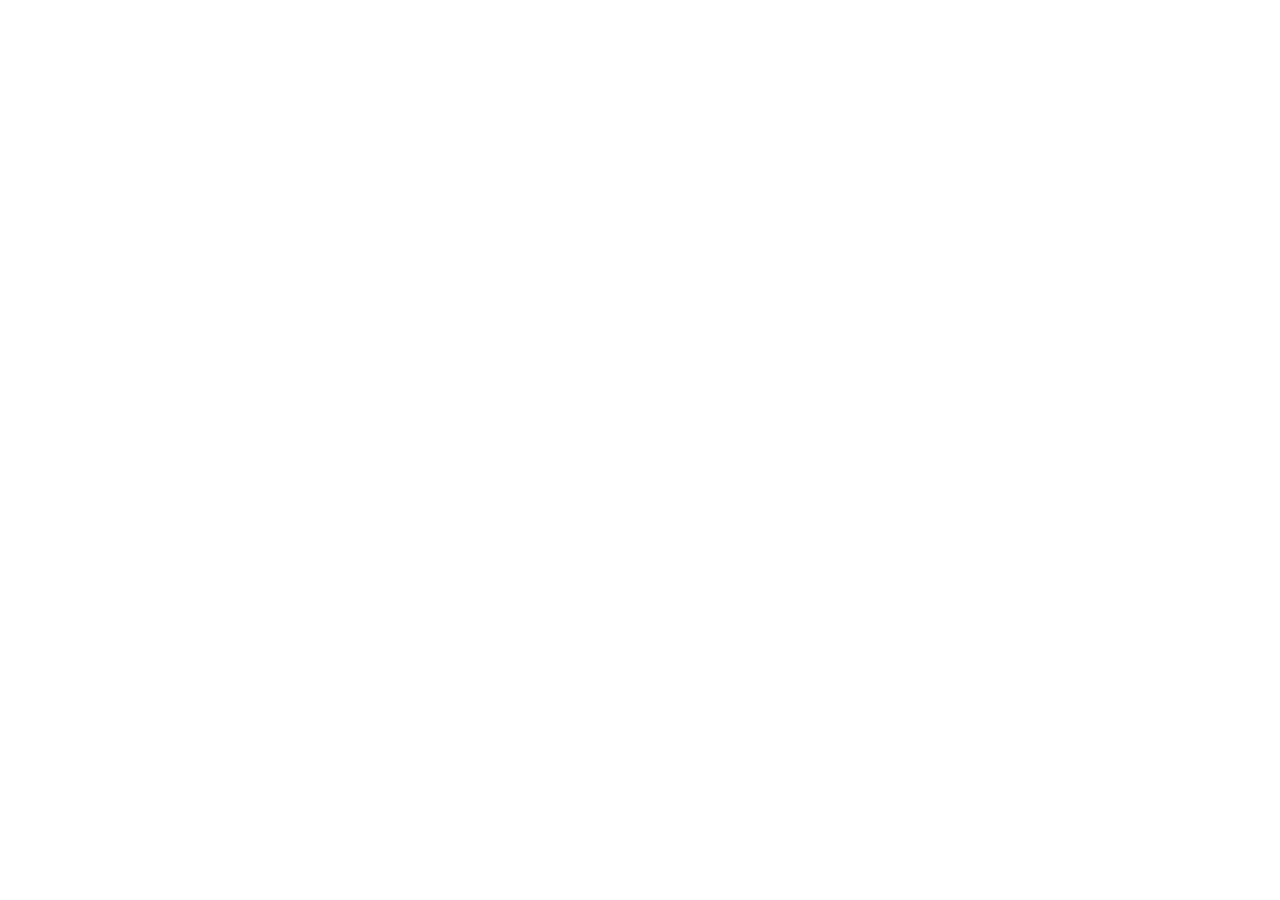
==== commit cb3ff6fd: "feat: add promotion rates, nuke pool, local review journal, mobile polish and safe fetch" ====
--- a/site/index.html
+++ b/site/index.html
@@ -4,8 +4,8 @@
     <meta charset="UTF-8" />
     <meta name="viewport" content="width=device-width, initial-scale=1.0, viewport-fit=cover" />
     <title>题材雷达 · 复盘工作台</title>
-    <script type="module" crossorigin src="./assets/index-B9C7L9WW.js"></script>
-    <link rel="stylesheet" crossorigin href="./assets/index-C-zFz9eI.css">
+    <script type="module" crossorigin src="/assets/index-BMFUwB6j.js"></script>
+    <link rel="stylesheet" crossorigin href="/assets/index-C5Ss5yYK.css">
   </head>
   <body>
     <div id="app"></div>
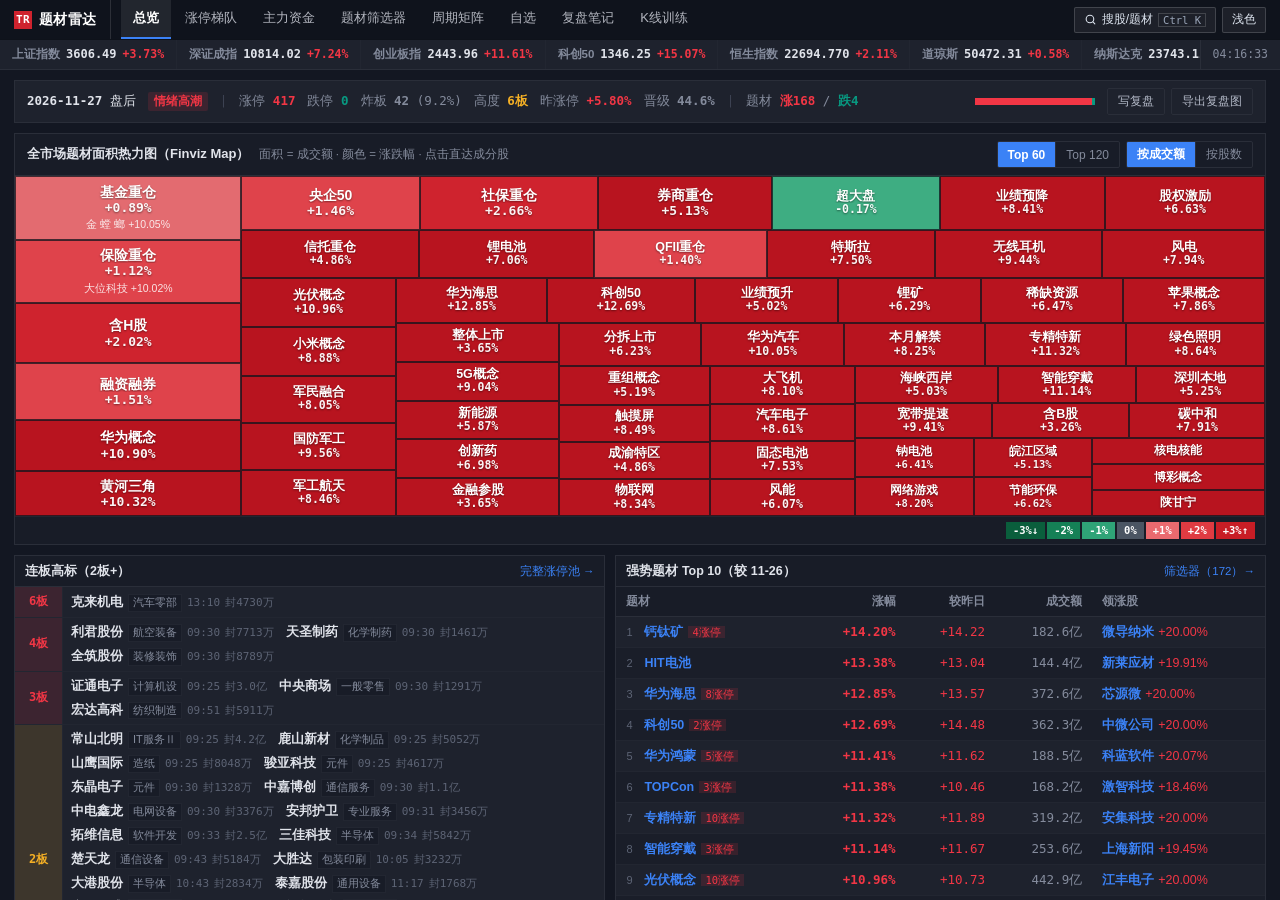
==== commit 5177b097: "fix: 修复涨停池翻页截断、龙虎榜买卖席位与晚间更新、北交所920兼容、实时指数及移动端UI (2026-11-27)" ====
--- a/site/index.html
+++ b/site/index.html
@@ -4,8 +4,8 @@
     <meta charset="UTF-8" />
     <meta name="viewport" content="width=device-width, initial-scale=1.0, viewport-fit=cover" />
     <title>题材雷达 · 复盘工作台</title>
-    <script type="module" crossorigin src="/assets/index-BMFUwB6j.js"></script>
-    <link rel="stylesheet" crossorigin href="/assets/index-C5Ss5yYK.css">
+    <script type="module" crossorigin src="./assets/index-rDvF-MMZ.js"></script>
+    <link rel="stylesheet" crossorigin href="./assets/index-BCDX8PZV.css">
   </head>
   <body>
     <div id="app"></div>
--- a/site/assets/index-BCDX8PZV.css
+++ b/site/assets/index-BCDX8PZV.css
@@ -0,0 +1 @@
+.kpop[data-v-55f7fe6b]{position:fixed;top:0;right:0;bottom:0;left:0;background:#000000bd;-webkit-backdrop-filter:blur(6px);backdrop-filter:blur(6px);display:flex;align-items:center;justify-content:center;z-index:70;padding:14px}.kpop-in[data-v-55f7fe6b]{background:var(--panel);border:1px solid var(--line-bright);padding:18px 20px;width:min(720px,100%);box-shadow:0 24px 64px #000000bf}.kp-head[data-v-55f7fe6b]{display:flex;align-items:center;justify-content:space-between;gap:10px;flex-wrap:wrap;padding-bottom:12px;border-bottom:1px solid var(--line)}.kp-id[data-v-55f7fe6b]{display:flex;align-items:center;gap:10px}.kp-id b[data-v-55f7fe6b]{font-size:18px}.kp-ops[data-v-55f7fe6b]{display:flex;align-items:center;gap:8px}.sm-tabs button[data-v-55f7fe6b]{padding:4px 10px;font-size:12px}.kp-bar[data-v-55f7fe6b]{display:flex;gap:12px;flex-wrap:wrap;align-items:baseline;margin-top:10px;font-size:12.5px;color:var(--dim)}.kp-bar .dt[data-v-55f7fe6b]{color:var(--txt);font-weight:600}.kp-bar b[data-v-55f7fe6b]{font-weight:600;color:var(--txt)}.kp-bar b.up[data-v-55f7fe6b]{color:var(--up)}.kp-bar b.down[data-v-55f7fe6b]{color:var(--down)}.kp-bar .vol[data-v-55f7fe6b]{margin-left:auto}.ma-bar[data-v-55f7fe6b]{display:flex;gap:14px;margin-top:4px;font-size:11.5px}.ma5[data-v-55f7fe6b]{color:#f5b025}.ma10[data-v-55f7fe6b]{color:#a879ff}.ma20[data-v-55f7fe6b]{color:#3da5ff}.kchart[data-v-55f7fe6b]{width:100%;height:280px;display:block;margin:10px 0 8px}.kp-foot[data-v-55f7fe6b]{display:flex;justify-content:space-between;color:var(--dim2);font-size:11.5px}.fade-enter-active[data-v-55f7fe6b],.fade-leave-active[data-v-55f7fe6b]{transition:opacity .15s}.fade-enter-from[data-v-55f7fe6b],.fade-leave-to[data-v-55f7fe6b]{opacity:0}@media(max-width:640px){.kpop-in[data-v-55f7fe6b]{padding:14px}.kchart[data-v-55f7fe6b]{height:220px}.kp-bar .vol[data-v-55f7fe6b]{margin-left:0}}.gs-mask[data-v-dd05d25a]{position:fixed;top:0;right:0;bottom:0;left:0;background:#000000b8;-webkit-backdrop-filter:blur(6px);backdrop-filter:blur(6px);z-index:80;display:flex;align-items:flex-start;justify-content:center;padding:10vh 14px 20px}.gs-box[data-v-dd05d25a]{width:min(580px,100%);background:var(--panel);border:1px solid var(--line-bright);box-shadow:0 24px 64px #000000bf;overflow:hidden}.gs-input-row[data-v-dd05d25a]{display:flex;align-items:center;gap:10px;padding:12px 14px;border-bottom:1px solid var(--line);background:var(--bg-elev)}.gs-ico[data-v-dd05d25a]{width:17px;height:17px;color:var(--amber);flex:0 0 17px}.gs-input-row input[data-v-dd05d25a]{flex:1;background:transparent;border:0;color:var(--txt);font-size:15px;outline:none}.gs-esc[data-v-dd05d25a]{font-size:11px;color:var(--dim2);border:1px solid var(--line);padding:1px 6px}.gs-body[data-v-dd05d25a]{max-height:60vh;overflow-y:auto}.gs-sec[data-v-dd05d25a]{padding:6px 0;border-bottom:1px solid var(--line2)}.gs-sec[data-v-dd05d25a]:last-child{border-bottom:0}.gs-lbl[data-v-dd05d25a]{padding:4px 14px;font-size:11px;color:var(--dim2)}.gs-item[data-v-dd05d25a]{display:flex;align-items:center;gap:8px;padding:9px 14px;cursor:pointer;font-size:14px;transition:background .1s}.gs-item[data-v-dd05d25a]:hover{background:var(--panel-hover)}.gs-tag[data-v-dd05d25a]{font-size:10.5px;padding:1px 5px;font-weight:600}.gs-tag.th[data-v-dd05d25a]{color:var(--amber);background:var(--amber-dim)}.gs-tag.st[data-v-dd05d25a]{color:#3da5ff;background:#3da5ff24}.gs-cd[data-v-dd05d25a]{font-size:12px;color:var(--dim)}.gs-sub[data-v-dd05d25a]{font-size:12px;color:var(--dim2)}.gs-pct[data-v-dd05d25a]{margin-left:auto;font-size:13px;font-weight:600}.gs-empty[data-v-dd05d25a]{padding:32px 16px;text-align:center;color:var(--dim2);font-size:13px}.fade-enter-active[data-v-dd05d25a],.fade-leave-active[data-v-dd05d25a]{transition:opacity .14s}.fade-enter-from[data-v-dd05d25a],.fade-leave-to[data-v-dd05d25a]{opacity:0}.tm-wrap[data-v-09e903b8]{border:1px solid var(--line);background:var(--panel)}.tm-hd[data-v-09e903b8]{display:flex;align-items:center;gap:10px;flex-wrap:wrap;padding:7px 12px;border-bottom:1px solid var(--line);background:var(--bg-elev)}.tm-hd b[data-v-09e903b8]{font-size:13px;color:var(--txt)}.tm-sub[data-v-09e903b8]{font-size:11.5px;color:var(--dim)}.tm-ctrl[data-v-09e903b8]{margin-left:auto;display:flex;gap:6px}.tm-stage[data-v-09e903b8]{position:relative;width:100%;height:340px;background:#1a1e26;overflow:hidden;-webkit-user-select:none;user-select:none}.tm-tile[data-v-09e903b8]{position:absolute;border:1px solid rgba(15,20,28,.75);display:flex;align-items:center;justify-content:center;cursor:pointer;overflow:hidden;text-align:center;color:#fff;padding:2px;transition:filter .1s}.tm-tile[data-v-09e903b8]:hover{filter:brightness(1.14);z-index:3;border-color:#fff}.tm-in[data-v-09e903b8]{width:100%;overflow:hidden}.tm-nm[data-v-09e903b8]{font-weight:700;line-height:1.15;white-space:nowrap;overflow:hidden;text-overflow:ellipsis;text-shadow:0 1px 2px rgba(0,0,0,.45)}.tm-pct[data-v-09e903b8]{font-weight:600;opacity:.95;line-height:1.2;text-shadow:0 1px 2px rgba(0,0,0,.45)}.tm-lead[data-v-09e903b8]{font-size:10.5px;opacity:.85;margin-top:2px;white-space:nowrap;overflow:hidden;text-overflow:ellipsis}.tm-tip[data-v-09e903b8]{position:absolute;z-index:20;pointer-events:none;width:188px;background:var(--panel);color:var(--txt);border:1px solid var(--line-bright);padding:8px 10px;box-shadow:0 6px 20px #00000047;font-size:11.5px}.tt-hd[data-v-09e903b8]{display:flex;justify-content:space-between;align-items:baseline;padding-bottom:5px;margin-bottom:5px;border-bottom:1px solid var(--line2);font-family:var(--cjk);font-size:13px}.tt-row[data-v-09e903b8]{display:flex;justify-content:space-between;gap:8px;line-height:1.65}.tt-row span[data-v-09e903b8]{color:var(--dim);font-family:var(--cjk)}.tm-legend[data-v-09e903b8]{display:flex;justify-content:flex-end;gap:2px;padding:5px 10px;background:var(--bg-elev);border-top:1px solid var(--line2)}.tm-legend span[data-v-09e903b8]{font-size:10.5px;color:#fff;padding:1px 7px;font-weight:600}@media(max-width:760px){.tm-stage[data-v-09e903b8]{height:240px}.tm-sub[data-v-09e903b8]{display:none}}.fv-home[data-v-3ae25667]{max-width:1440px;margin:0 auto;padding:10px 14px 24px}.emo-bar[data-v-3ae25667]{display:flex;align-items:center;gap:12px;flex-wrap:wrap;padding:7px 12px;margin-bottom:10px;border:1px solid var(--line);background:var(--panel);font-size:12.5px}.eb-date[data-v-3ae25667]{color:var(--txt)}.eb-tag[data-v-3ae25667]{padding:1px 6px;border-radius:2px;font-size:11.5px;font-weight:700;font-family:var(--cjk);background:var(--bg-elev);color:var(--dim)}.eb-tag.up[data-v-3ae25667]{background:var(--up-bg);color:var(--up)}.eb-tag.down[data-v-3ae25667]{background:var(--down-bg);color:var(--down)}.eb-tag.amber[data-v-3ae25667]{background:var(--amber-dim);color:var(--amber)}.eb-sep[data-v-3ae25667]{color:var(--line-bright)}.eb-item[data-v-3ae25667]{color:var(--dim)}.eb-item.click[data-v-3ae25667]{cursor:pointer}.eb-item.click[data-v-3ae25667]:hover{color:var(--accent)}.eb-bar[data-v-3ae25667]{margin-left:auto;width:120px;height:7px;display:flex;background:var(--bg-elev);overflow:hidden}.eb-ops[data-v-3ae25667]{display:flex;gap:6px;align-items:center}.eb-bar i[data-v-3ae25667]{height:100%;display:block}.eb-bar i.up[data-v-3ae25667]{background:var(--up)}.eb-bar i.down[data-v-3ae25667]{background:var(--down)}.fv-grid[data-v-3ae25667]{display:grid;grid-template-columns:1fr 1.1fr;gap:10px;align-items:start}.col[data-v-3ae25667]{display:flex;flex-direction:column;gap:10px;min-width:0}.box[data-v-3ae25667]{border:1px solid var(--line);background:var(--panel);overflow:hidden}.bhd[data-v-3ae25667]{display:flex;align-items:center;justify-content:space-between;padding:6px 10px;border-bottom:1px solid var(--line);background:var(--bg-elev);font-size:12.5px}.bmore[data-v-3ae25667]{font-size:11.5px;color:var(--accent);font-weight:500}.bmore[data-v-3ae25667]:hover{text-decoration:underline}.bempty[data-v-3ae25667]{padding:20px;text-align:center;color:var(--dim);font-size:12.5px}.lad-r[data-v-3ae25667]{display:grid;grid-template-columns:48px 1fr;border-bottom:1px solid var(--line2)}.lad-r[data-v-3ae25667]:last-child{border-bottom:0}.lad-k[data-v-3ae25667]{display:flex;align-items:center;justify-content:center;font-size:12px;font-weight:700;color:var(--amber);background:var(--amber-dim);border-right:1px solid var(--line2);padding:6px 2px}.lad-k.hi[data-v-3ae25667]{color:var(--up);background:var(--up-bg)}.lad-v[data-v-3ae25667]{padding:5px 8px;display:flex;flex-wrap:wrap;gap:5px 12px;align-items:center}.lad-s[data-v-3ae25667]{display:inline-flex;align-items:baseline;gap:5px;font-size:12.5px;cursor:pointer}.lad-s:hover b[data-v-3ae25667]{color:var(--accent);text-decoration:underline}.lad-s .hy[data-v-3ae25667]{font-size:11px;color:var(--dim);background:var(--bg-elev);border:1px solid var(--line2);padding:0 4px}.lad-s .m[data-v-3ae25667]{font-size:11px;color:var(--dim2)}.rk[data-v-3ae25667]{display:inline-block;width:18px;color:var(--dim2);font-size:11px}.lnk-txt[data-v-3ae25667]{color:var(--accent);font-weight:600}.lnk-txt[data-v-3ae25667]:hover{text-decoration:underline}.zt-t[data-v-3ae25667]{margin-left:5px;font-size:10.5px;color:var(--up);background:var(--up-bg);padding:0 4px;font-family:var(--mono)}.st-links[data-v-3ae25667]{display:flex;gap:7px;flex-wrap:wrap}.lnk[data-v-3ae25667]{background:none;border:0;color:var(--accent);cursor:pointer;font-size:12px;font-weight:500;padding:0}.lnk[data-v-3ae25667]:hover{text-decoration:underline}.lnk i[data-v-3ae25667]{font-style:normal;font-size:10px;color:var(--up);margin-left:2px;font-family:var(--mono)}.sparks[data-v-3ae25667]{display:inline-flex;gap:2px;align-items:center}.sp[data-v-3ae25667]{width:15px;height:11px;display:inline-block}.sp0[data-v-3ae25667]{background:var(--line)}.sp-u1[data-v-3ae25667]{background:#e36b70}.sp-u2[data-v-3ae25667]{background:#cf232e}.sp-d1[data-v-3ae25667]{background:#3ead82}.sp-d2[data-v-3ae25667]{background:#0a7a4f}.g-mini[data-v-3ae25667]{display:grid;grid-template-columns:repeat(3,1fr)}.gm-cell[data-v-3ae25667]{padding:6px 10px;border-right:1px solid var(--line2);border-bottom:1px solid var(--line2);display:flex;justify-content:space-between;align-items:baseline;gap:6px;cursor:pointer;font-size:12px}.gm-cell[data-v-3ae25667]:hover{background:var(--panel-hover)}.gm-n[data-v-3ae25667]{color:var(--txt-soft);font-family:var(--cjk);overflow:hidden;text-overflow:ellipsis;white-space:nowrap}@media(max-width:1024px){.fv-grid[data-v-3ae25667]{grid-template-columns:1fr}}@media(max-width:640px){.fv-home[data-v-3ae25667]{padding:8px 8px 18px}.emo-bar[data-v-3ae25667]{padding:7px 9px;gap:6px 10px;font-size:11.5px}.eb-sep[data-v-3ae25667],.eb-bar[data-v-3ae25667]{display:none}.eb-ops[data-v-3ae25667]{margin-left:auto}.g-mini[data-v-3ae25667]{grid-template-columns:repeat(2,1fr)}}.ec-wrap[data-v-38e0746a]{border:1px solid var(--line);background:var(--panel);margin:10px 16px 0}.ec-hd[data-v-38e0746a]{display:flex;align-items:center;gap:12px;flex-wrap:wrap;padding:6px 12px;border-bottom:1px solid var(--line);background:var(--bg-elev);font-size:12.5px}.ec-cur[data-v-38e0746a]{display:flex;gap:12px;flex-wrap:wrap;margin-left:auto;font-size:12px;color:var(--dim)}.top-st[data-v-38e0746a]{font-family:var(--cjk);color:var(--txt-soft)}.ec-body[data-v-38e0746a]{padding:8px 12px 6px}.ec-svg[data-v-38e0746a]{width:100%;height:148px;display:block}.ec-leg[data-v-38e0746a]{display:flex;gap:14px;justify-content:flex-end;font-size:11px;color:var(--dim);margin-top:2px}.ec-leg i[data-v-38e0746a]{display:inline-block;width:10px;height:6px;margin-right:4px;vertical-align:middle}@media(max-width:760px){.ec-wrap[data-v-38e0746a]{margin:8px 10px 0}.ec-cur[data-v-38e0746a]{margin-left:0;gap:8px}.ec-svg[data-v-38e0746a]{height:120px}}.lu-hdr[data-v-dc0f83da]{padding:20px 26px 16px;border-bottom:1px solid var(--line);display:flex;flex-direction:column;gap:14px}.lu-title .k[data-v-dc0f83da]{font-family:var(--mono);font-size:11px;letter-spacing:.16em;color:var(--amber)}.lu-title h1[data-v-dc0f83da]{font-size:22px;font-weight:700;margin-top:3px;display:flex;align-items:baseline;gap:12px;flex-wrap:wrap}.lu-title .dt[data-v-dc0f83da]{font-size:13px;color:var(--dim);font-weight:500}.kpi-strip[data-v-dc0f83da]{display:grid;grid-template-columns:repeat(7,minmax(0,1fr));border:1px solid var(--line);background:var(--panel)}.kpi[data-v-dc0f83da]{padding:10px 14px;border-right:1px solid var(--line2);display:flex;flex-direction:column;gap:2px}.kpi[data-v-dc0f83da]:last-child{border-right:0}.kl[data-v-dc0f83da]{font-size:11.5px;color:var(--dim);font-family:var(--cjk)}.kpi b[data-v-dc0f83da]{font-size:19px;font-weight:700;color:var(--txt)}.kpi b.up[data-v-dc0f83da]{color:var(--up)}.kpi b.down[data-v-dc0f83da]{color:var(--down)}.kpi b.amber[data-v-dc0f83da]{color:var(--amber)}.prom-strip[data-v-dc0f83da]{display:flex;flex-wrap:wrap;gap:0;border:1px solid var(--line);background:var(--panel2)}.prom-item[data-v-dc0f83da]{flex:1 1 130px;display:flex;align-items:center;gap:7px;padding:7px 12px;border-right:1px solid var(--line2);font-size:12px}.prom-item[data-v-dc0f83da]:last-child{border-right:0}.prom-item .pl[data-v-dc0f83da]{color:var(--dim);font-family:var(--cjk);font-size:11.5px}.prom-item b[data-v-dc0f83da]{font-size:13.5px;font-weight:700;color:var(--txt)}.prom-item .psub[data-v-dc0f83da]{font-size:11px;color:var(--dim2)}.pbar[data-v-dc0f83da]{width:44px;height:5px;background:var(--line2);margin-left:auto;overflow:hidden}.pbar i[data-v-dc0f83da]{display:block;height:100%;background:var(--accent)}.pbar i.up[data-v-dc0f83da]{background:var(--up)}.tbl-scroll[data-v-dc0f83da]{overflow-x:auto;-webkit-overflow-scrolling:touch}.lu-bar[data-v-dc0f83da]{display:flex;align-items:center;gap:12px;flex-wrap:wrap;padding:12px 26px;border-bottom:1px solid var(--line);background:var(--bg-elev)}.tcnt[data-v-dc0f83da]{font-size:11.5px;opacity:.75;margin-left:3px}.search-wrap[data-v-dc0f83da]{position:relative;width:240px;margin-left:auto}.s-ico[data-v-dc0f83da]{position:absolute;left:10px;top:50%;transform:translateY(-50%);width:14px;height:14px;color:var(--dim2);pointer-events:none}.search[data-v-dc0f83da]{width:100%;padding:7px 26px 7px 32px;font-size:13px;background:var(--panel);border:1px solid var(--line);border-radius:6px;color:var(--txt);outline:none}.search[data-v-dc0f83da]:focus{border-color:var(--amber)}.s-clear[data-v-dc0f83da]{position:absolute;right:8px;top:50%;transform:translateY(-50%);background:none;border:0;color:var(--dim);cursor:pointer;font-size:15px}.sk-pad[data-v-dc0f83da]{padding:18px 26px}.ladder-wrap[data-v-dc0f83da]{padding:16px 26px 28px;display:flex;flex-direction:column;gap:14px}.tier[data-v-dc0f83da]{border:1px solid var(--line);background:var(--panel);display:grid;grid-template-columns:116px 1fr}.tier-head[data-v-dc0f83da]{padding:14px 12px;border-right:1px solid var(--line);background:var(--bg-elev);display:flex;flex-direction:column;align-items:center;justify-content:center;gap:4px}.tier-head.high[data-v-dc0f83da]{background:#ff4d5724;border-right-color:var(--up-border)}.tier-head.mid[data-v-dc0f83da]{background:#f5b0251a;border-right-color:#f5b0254d}.tier-badge[data-v-dc0f83da]{font-size:16px;font-weight:700;color:var(--txt)}.tier-head.high .tier-badge[data-v-dc0f83da]{color:var(--up)}.tier-head.mid .tier-badge[data-v-dc0f83da]{color:var(--amber)}.tier-cnt[data-v-dc0f83da]{font-size:11.5px;color:var(--dim)}.tier-grid[data-v-dc0f83da]{display:grid;grid-template-columns:repeat(auto-fill,minmax(250px,1fr));gap:1px;background:var(--line2)}.st-card[data-v-dc0f83da]{background:var(--panel);padding:10px 12px;display:flex;flex-direction:column;gap:5px;transition:background .12s}.st-card[data-v-dc0f83da]:hover{background:var(--panel-hover)}.st-top[data-v-dc0f83da]{display:flex;align-items:baseline;gap:6px}.st-nm[data-v-dc0f83da]{font-size:14.5px;font-weight:600;color:var(--txt)}.st-cd[data-v-dc0f83da]{font-size:11.5px;color:var(--dim2)}.st-stat[data-v-dc0f83da]{font-size:11px;color:var(--amber);background:var(--amber-dim);padding:0 5px;border-radius:3px}.st-pct[data-v-dc0f83da]{margin-left:auto;font-size:13px;font-weight:700}.st-meta[data-v-dc0f83da]{display:flex;align-items:center;gap:8px;flex-wrap:wrap;font-size:11.5px;color:var(--dim)}.hy[data-v-dc0f83da]{color:var(--txt-soft);background:#ffffff0a;border:1px solid var(--line);padding:0 6px;border-radius:3px;font-family:var(--cjk);font-size:11.5px}.zb-tag[data-v-dc0f83da]{color:var(--amber)}.st-cat[data-v-dc0f83da]{font-size:11px;color:var(--dim);border-top:1px dashed var(--line2);padding-top:3px;white-space:nowrap;overflow:hidden;text-overflow:ellipsis}.st-cat a[data-v-dc0f83da]{color:var(--accent)}.news-wrap[data-v-dc0f83da]{padding:10px 16px 24px}.news-list[data-v-dc0f83da]{border:1px solid var(--line);background:var(--panel)}.nw-row[data-v-dc0f83da]{display:flex;gap:12px;align-items:baseline;padding:7px 12px;border-bottom:1px solid var(--line2);font-size:12.5px}.nw-row[data-v-dc0f83da]:last-child{border-bottom:0}.nw-tm[data-v-dc0f83da]{color:var(--dim2);font-size:11.5px;flex:0 0 auto}.nw-txt[data-v-dc0f83da]{color:var(--txt);line-height:1.5}a.nw-txt[data-v-dc0f83da]:hover{color:var(--accent);text-decoration:underline}.theme-wrap[data-v-dc0f83da]{padding:14px 26px 28px}.tg-list[data-v-dc0f83da]{border:1px solid var(--line)}.tg-row[data-v-dc0f83da]{display:grid;grid-template-columns:240px 1fr;gap:14px;padding:12px 14px;border-bottom:1px solid var(--line2);background:var(--panel);align-items:start}.tg-row[data-v-dc0f83da]:last-child{border-bottom:0}.tg-row[data-v-dc0f83da]:hover{background:var(--panel-hover)}.tg-head[data-v-dc0f83da]{display:flex;align-items:center;gap:8px;flex-wrap:wrap}.tg-idx[data-v-dc0f83da]{font-size:12px;color:var(--dim2)}.tg-name[data-v-dc0f83da]{font-size:15px;color:var(--txt)}.tg-max[data-v-dc0f83da]{font-size:11.5px;color:var(--amber)}.tg-sub[data-v-dc0f83da]{margin-top:6px;display:flex;gap:12px;font-size:11.5px;color:var(--dim)}.tg-stocks[data-v-dc0f83da]{display:flex;flex-wrap:wrap;gap:6px}.tg-chip[data-v-dc0f83da]{display:inline-flex;align-items:center;gap:6px;padding:4px 8px;background:var(--bg-elev);border:1px solid var(--line);font-size:12.5px}.tg-chip .lbc[data-v-dc0f83da]{font-size:11px;font-weight:700;padding:0 4px;background:var(--line2);color:var(--dim)}.tg-chip .lbc.hot[data-v-dc0f83da]{background:var(--up-bg);color:var(--up)}.tg-chip .nm[data-v-dc0f83da]{font-weight:600;color:var(--txt)}.tg-chip .tm[data-v-dc0f83da],.tg-chip .fd[data-v-dc0f83da]{font-size:11.5px;color:var(--dim)}@media(max-width:900px){.lu-hdr[data-v-dc0f83da]{padding:14px 12px 12px}.kpi-strip[data-v-dc0f83da]{grid-template-columns:repeat(3,1fr)}.kpi[data-v-dc0f83da]{border-bottom:1px solid var(--line2);padding:8px 10px}.kpi b[data-v-dc0f83da]{font-size:16px}.prom-item[data-v-dc0f83da]{flex:1 1 48%;border-bottom:1px solid var(--line2);padding:6px 8px}.pbar[data-v-dc0f83da]{display:none}.lu-bar[data-v-dc0f83da]{padding:10px 12px}.search-wrap[data-v-dc0f83da]{width:100%;margin-left:0}.ladder-wrap[data-v-dc0f83da]{padding:12px 14px 24px}.tier[data-v-dc0f83da]{grid-template-columns:1fr}.tier-head[data-v-dc0f83da]{flex-direction:row;justify-content:space-between;padding:8px 12px;border-right:0;border-bottom:1px solid var(--line)}.theme-wrap[data-v-dc0f83da]{padding:12px 14px 24px}.tg-row[data-v-dc0f83da]{grid-template-columns:1fr;gap:10px}}.fl-hdr[data-v-31747404]{padding:20px 26px 16px;border-bottom:1px solid var(--line);display:flex;align-items:flex-end;justify-content:space-between;gap:14px;flex-wrap:wrap}.fl-hdr .k[data-v-31747404]{font-family:var(--mono);font-size:11px;letter-spacing:.16em;color:var(--amber)}.fl-hdr h1[data-v-31747404]{font-size:22px;font-weight:700;margin-top:3px;display:flex;align-items:baseline;gap:10px;flex-wrap:wrap}.fl-hdr .dt[data-v-31747404]{font-size:13px;color:var(--dim);font-weight:500}.sk-pad[data-v-31747404]{padding:18px 26px}.flow-grid[data-v-31747404]{padding:16px 26px 28px;display:grid;grid-template-columns:1fr 1fr;gap:14px;align-items:start}.panel-box[data-v-31747404]{border:1px solid var(--line);background:var(--panel);overflow:hidden}.pb-hd[data-v-31747404]{display:flex;align-items:center;justify-content:space-between;padding:10px 14px;border-bottom:1px solid var(--line);background:var(--bg-elev)}.pb-hd h2[data-v-31747404]{font-size:14.5px;font-weight:700}.pb-sub[data-v-31747404]{font-size:11.5px;color:var(--dim2)}.ftbl[data-v-31747404]{width:100%;border-collapse:collapse}.ftbl thead th[data-v-31747404]{position:static;padding:8px 10px;font-size:11.5px;background:var(--bg-elev)}.ftbl tbody td[data-v-31747404]{padding:9px 10px;font-size:13px;border-bottom:1px solid var(--line2)}.ftbl tbody tr:last-child td[data-v-31747404]{border-bottom:0}.exp-ic[data-v-31747404]{display:inline-block;width:12px;color:var(--dim2);font-size:11px}.stags[data-v-31747404]{display:inline-flex;gap:3px;margin-left:6px;vertical-align:middle}.stag[data-v-31747404]{display:inline-block;padding:0 4px;font-size:10px;font-style:normal;font-weight:700;border-radius:2px;line-height:1.5;font-family:var(--cjk)}.tg-inst[data-v-31747404]{background:var(--up-bg);color:var(--up)}.tg-north[data-v-31747404]{background:var(--accent-bg);color:var(--accent)}.tg-lasa[data-v-31747404]{background:var(--down-bg);color:var(--down)}.tg-quant[data-v-31747404]{background:var(--amber-dim);color:var(--amber)}.tg-yz[data-v-31747404]{background:var(--bg-elev);color:var(--dim);border:1px solid var(--line)}.seat-tr:hover td[data-v-31747404]{background:var(--panel2)!important}.seat-td[data-v-31747404]{padding:0!important;background:var(--panel2)!important;cursor:default}.seat-list[data-v-31747404]{padding:6px 12px 8px 22px;display:flex;flex-direction:column;gap:6px}.seat-grp[data-v-31747404]{display:flex;flex-direction:column;gap:3px}.sell-grp[data-v-31747404]{padding-top:5px;border-top:1px solid var(--line)}.seat-row[data-v-31747404]{display:flex;align-items:center;gap:8px;font-size:12px;padding:3px 0;border-bottom:1px dashed var(--line2)}.seat-row[data-v-31747404]:last-child{border-bottom:0}.s-rk[data-v-31747404]{font-size:11px;font-weight:700;flex:0 0 28px}.s-nm[data-v-31747404]{color:var(--txt);font-family:var(--cjk);flex:1;overflow:hidden;text-overflow:ellipsis;white-space:nowrap}.s-buy[data-v-31747404],.s-sell[data-v-31747404],.s-net[data-v-31747404]{font-size:11.5px;flex:0 0 auto}.rk[data-v-31747404]{display:inline-block;width:20px;color:var(--dim2);font-size:11.5px}.st-link[data-v-31747404]{background:none;border:0;color:var(--amber);cursor:pointer;font-size:12.5px;padding:0;text-align:left}.st-link[data-v-31747404]:hover{text-decoration:underline}.rsn[data-v-31747404]{max-width:170px;overflow:hidden;text-overflow:ellipsis;color:var(--dim);font-size:11.5px!important}.global-wrap[data-v-31747404]{padding:16px 26px 28px}.g-note[data-v-31747404]{font-size:13px;color:var(--dim);margin-bottom:14px}.g-grid[data-v-31747404]{display:grid;grid-template-columns:repeat(3,minmax(0,1fr));gap:12px}.g-card[data-v-31747404]{border:1px solid var(--line);background:var(--panel);padding:14px 16px;display:flex;flex-direction:column;gap:12px}.g-top[data-v-31747404]{display:flex;justify-content:space-between;align-items:flex-start;gap:10px}.g-sec[data-v-31747404]{font-size:11.5px;color:var(--amber);margin-bottom:2px}.g-nm[data-v-31747404]{font-size:15px;color:var(--txt)}.g-right[data-v-31747404]{text-align:right;display:flex;flex-direction:column;align-items:flex-end;gap:4px}.g-px[data-v-31747404]{font-size:14px;color:var(--txt-soft)}.g-map[data-v-31747404]{display:flex;align-items:center;gap:6px;flex-wrap:wrap;padding-top:10px;border-top:1px solid var(--line2)}.g-lbl[data-v-31747404]{font-size:11.5px;color:var(--dim2)}.g-tag[data-v-31747404]{font-size:12px;color:var(--txt-soft);background:var(--bg-elev);border:1px solid var(--line);padding:2px 8px;transition:border-color .15s,color .15s}.g-tag[data-v-31747404]:hover{border-color:var(--amber);color:var(--amber)}@media(max-width:1024px){.flow-grid[data-v-31747404]{grid-template-columns:1fr}.g-grid[data-v-31747404]{grid-template-columns:repeat(2,1fr)}}@media(max-width:640px){.fl-hdr[data-v-31747404]{padding:14px 14px 12px}.flow-grid[data-v-31747404],.global-wrap[data-v-31747404]{padding:12px 14px 24px}.g-grid[data-v-31747404]{grid-template-columns:1fr}.ftbl thead th[data-v-31747404],.ftbl tbody td[data-v-31747404]{padding:8px 6px;font-size:12px}}.toolbar[data-v-8d8f0599]{display:flex;gap:10px;align-items:center;flex-wrap:wrap;padding:8px 16px;border-bottom:1px solid var(--line);background:var(--bg-elev)}.search[data-v-8d8f0599]{width:210px;padding:4px 8px;font-size:12.5px;background:var(--panel);border:1px solid var(--line);color:var(--txt);outline:none}.search[data-v-8d8f0599]:focus{border-color:var(--accent)}.hint[data-v-8d8f0599]{margin-left:auto;font-size:11.5px;color:var(--dim2)}.star[data-v-8d8f0599]{text-align:center;color:var(--dim2);font-size:14px;-webkit-user-select:none;user-select:none}.star span.on[data-v-8d8f0599]{color:var(--amber)}tr.watched td[data-v-8d8f0599]{background:var(--amber-dim)!important}th[data-v-8d8f0599]{cursor:pointer;-webkit-user-select:none;user-select:none}th[data-v-8d8f0599]:hover{color:var(--txt)}th .s[data-v-8d8f0599]{color:var(--accent);margin-left:2px;font-style:normal}.lead-lnk[data-v-8d8f0599]{color:var(--accent);font-weight:500}.lead-lnk[data-v-8d8f0599]:hover{text-decoration:underline}.tree-wrap[data-v-8d8f0599]{padding:10px 14px 24px;display:flex;flex-direction:column;gap:10px}.tr-group[data-v-8d8f0599]{border:1px solid var(--line);background:var(--panel)}.tg-hd[data-v-8d8f0599]{display:flex;align-items:center;gap:12px;flex-wrap:wrap;padding:6px 10px;border-bottom:1px solid var(--line);background:var(--bg-elev);font-size:12px}.tg-nm[data-v-8d8f0599]{font-family:var(--cjk);font-size:13px;color:var(--txt)}.tg-grid[data-v-8d8f0599]{display:grid;grid-template-columns:repeat(auto-fill,minmax(195px,1fr));gap:1px;background:var(--line2)}.tg-item[data-v-8d8f0599]{background:var(--panel);padding:6px 10px;cursor:pointer;display:flex;align-items:center;gap:6px;font-size:12.5px}.tg-item[data-v-8d8f0599]:hover{background:var(--panel-hover)}.ti-nm[data-v-8d8f0599]{color:var(--accent);font-weight:600;white-space:nowrap;overflow:hidden;text-overflow:ellipsis}.ti-zt[data-v-8d8f0599]{font-size:10px;color:var(--up);background:var(--up-bg);padding:0 4px}@media(max-width:780px){.toolbar[data-v-8d8f0599]{padding:8px 10px}.search[data-v-8d8f0599]{width:100%}}.sk-detail[data-v-66c984f4]{padding:20px 28px}.sk-stats[data-v-66c984f4]{display:grid;grid-template-columns:repeat(4,1fr);gap:12px;margin-bottom:18px}.toolbar2[data-v-66c984f4]{display:flex;align-items:center;gap:12px;flex-wrap:wrap;padding:12px 16px;border-bottom:1px solid var(--line);background:var(--bg-elev)}.search-wrap[data-v-66c984f4]{position:relative;width:220px}.s-ico[data-v-66c984f4]{position:absolute;left:11px;top:50%;transform:translateY(-50%);width:15px;height:15px;color:var(--dim2);pointer-events:none}.search[data-v-66c984f4]{width:100%;padding:8px 28px 8px 34px;font-size:13.5px;background:var(--panel);border:1px solid var(--line);border-radius:var(--radius-md);color:var(--txt);outline:none}.search[data-v-66c984f4]:focus{border-color:var(--amber)}.s-clear[data-v-66c984f4]{position:absolute;right:8px;top:50%;transform:translateY(-50%);background:none;border:0;color:var(--dim);cursor:pointer;font-size:16px}.tl[data-v-66c984f4]{color:var(--dim);font-size:12.5px;margin-left:auto}.code-td[data-v-66c984f4]{color:var(--dim);font-family:var(--mono)!important;font-size:13px}.st-name[data-v-66c984f4]{font-weight:600;color:var(--txt)}.top-tag[data-v-66c984f4]{margin-left:8px;font-size:11px;font-weight:700;color:var(--amber);background:var(--amber-dim);border:1px solid rgba(245,176,37,.35);padding:1px 6px;border-radius:4px}.dim-num[data-v-66c984f4]{color:var(--txt-soft)}.hist-box[data-v-66c984f4]{margin-top:10px;border:1px solid var(--line);background:var(--bg-elev);padding:8px 10px}.hb-hd[data-v-66c984f4]{display:flex;gap:14px;align-items:baseline;flex-wrap:wrap;font-size:11.5px;color:var(--dim);margin-bottom:6px}.hb-hd b[data-v-66c984f4]{color:var(--txt)}.hb-hd b.up[data-v-66c984f4]{color:var(--up)}.hb-hd b.down[data-v-66c984f4]{color:var(--down)}.hb-hov[data-v-66c984f4]{margin-left:auto}.hb-bars[data-v-66c984f4]{display:flex;gap:3px;height:54px;align-items:stretch}.hb-col[data-v-66c984f4]{flex:1;display:flex;flex-direction:column;cursor:crosshair}.hb-col[data-v-66c984f4]:hover{background:var(--panel-hover)}.hb-top[data-v-66c984f4]{flex:1;display:flex;align-items:flex-end;border-bottom:1px solid var(--line)}.hb-bot[data-v-66c984f4]{flex:1;display:flex;align-items:flex-start}.hb-top i[data-v-66c984f4],.hb-bot i[data-v-66c984f4]{width:100%;display:block}.hb-top i.up[data-v-66c984f4]{background:var(--up)}.hb-bot i.down[data-v-66c984f4]{background:var(--down)}tbody tr.hl td[data-v-66c984f4]{background:#f5b0250d}.kpop[data-v-66c984f4]{position:fixed;top:0;right:0;bottom:0;left:0;background:#000000b8;-webkit-backdrop-filter:blur(6px);backdrop-filter:blur(6px);display:flex;align-items:center;justify-content:center;z-index:60;padding:16px}.kpop-in[data-v-66c984f4]{background:var(--panel);border:1px solid var(--line-bright);border-radius:var(--radius-lg);padding:20px;width:min(680px,100%);box-shadow:0 24px 64px #000000b3}.kp-head[data-v-66c984f4]{display:flex;align-items:center;gap:12px;flex-wrap:wrap;padding-bottom:14px;border-bottom:1px solid var(--line)}.kp-head b[data-v-66c984f4]{font-size:18px}.kp-hover[data-v-66c984f4]{display:flex;gap:14px;flex-wrap:wrap;margin-top:12px;font-size:12.5px;color:var(--txt-soft)}.kp-hover.dim[data-v-66c984f4]{color:var(--dim2)}.kchart[data-v-66c984f4]{width:100%;height:230px;display:block;margin:10px 0 8px}.kp-foot[data-v-66c984f4]{display:flex;justify-content:space-between;color:var(--dim2);font-size:12px}.fade-enter-active[data-v-66c984f4],.fade-leave-active[data-v-66c984f4]{transition:opacity .16s var(--ease)}.fade-enter-from[data-v-66c984f4],.fade-leave-to[data-v-66c984f4]{opacity:0}@media(max-width:900px){.sk-detail[data-v-66c984f4]{padding:14px 16px}.sk-stats[data-v-66c984f4]{grid-template-columns:repeat(2,1fr)}.toolbar2[data-v-66c984f4]{padding:12px 16px}.search-wrap[data-v-66c984f4]{width:100%}.kchart[data-v-66c984f4]{height:180px}}.cy-bar[data-v-73c5f8c2]{display:flex;align-items:center;gap:10px;flex-wrap:wrap;padding:10px 16px;border-bottom:1px solid var(--line);background:var(--bg-elev)}.phase-bar[data-v-73c5f8c2]{display:flex;flex-wrap:wrap;gap:4px}.ph-btn[data-v-73c5f8c2]{padding:3px 8px;font-size:11.5px;border:1px solid var(--line);background:var(--panel);color:var(--txt-soft);cursor:pointer;border-radius:2px}.ph-btn[data-v-73c5f8c2]:hover{border-color:var(--line-bright);color:var(--txt)}.ph-btn.on[data-v-73c5f8c2]{background:var(--accent);border-color:var(--accent);color:#fff;font-weight:600}.ph-btn.climax.on[data-v-73c5f8c2]{background:var(--up);border-color:var(--up)}.ph-btn.fade.on[data-v-73c5f8c2]{background:var(--down);border-color:var(--down)}.ph-btn.diverge.on[data-v-73c5f8c2]{background:var(--amber);border-color:var(--amber)}.ph-dot[data-v-73c5f8c2]{display:inline-flex;align-items:center;justify-content:center;width:16px;height:16px;flex:0 0 16px;margin-right:4px;font-size:10px;font-weight:700;border-radius:2px;background:var(--bg-elev);color:var(--dim)}.ph-dot.climax[data-v-73c5f8c2]{background:var(--up);color:#fff}.ph-dot.ferment[data-v-73c5f8c2]{background:var(--up-bg);color:var(--up)}.ph-dot.start[data-v-73c5f8c2]{background:var(--accent-bg);color:var(--accent)}.ph-dot.diverge[data-v-73c5f8c2]{background:var(--amber-dim);color:var(--amber)}.ph-dot.fade[data-v-73c5f8c2]{background:var(--down-bg);color:var(--down)}.search-wrap[data-v-73c5f8c2]{position:relative;width:220px}.s-ico[data-v-73c5f8c2]{position:absolute;left:11px;top:50%;transform:translateY(-50%);width:15px;height:15px;color:var(--dim2);pointer-events:none}.search[data-v-73c5f8c2]{width:100%;padding:8px 28px 8px 34px;font-size:13.5px;background:var(--panel);border:1px solid var(--line);border-radius:var(--radius-md);color:var(--txt);outline:none}.search[data-v-73c5f8c2]:focus{border-color:var(--amber)}.s-clear[data-v-73c5f8c2]{position:absolute;right:8px;top:50%;transform:translateY(-50%);background:none;border:0;color:var(--dim);cursor:pointer;font-size:16px}.daypop[data-v-73c5f8c2]{position:fixed;top:0;right:0;bottom:0;left:0;background:#000000ad;-webkit-backdrop-filter:blur(6px);backdrop-filter:blur(6px);display:flex;align-items:center;justify-content:center;z-index:50;padding:16px}.daypop-in[data-v-73c5f8c2]{background:var(--panel);border:1px solid var(--line-bright);border-radius:var(--radius-lg);padding:20px;width:min(360px,100%);box-shadow:0 24px 60px #000000a6}.dp-head[data-v-73c5f8c2]{display:flex;align-items:center;justify-content:space-between;gap:12px;padding-bottom:14px;border-bottom:1px solid var(--line)}.dp-head b[data-v-73c5f8c2]{font-size:17px}.dp-date[data-v-73c5f8c2]{font-size:12px;color:var(--dim);margin-top:2px}.dp-body[data-v-73c5f8c2]{padding:16px 0;display:grid;grid-template-columns:1fr 1fr;gap:12px}.dp-metric[data-v-73c5f8c2]{background:var(--bg-elev);border:1px solid var(--line2);border-radius:10px;padding:10px 12px}.dp-metric span[data-v-73c5f8c2]{display:block;font-size:12px;color:var(--dim)}.dp-metric b[data-v-73c5f8c2]{display:block;font-size:18px;margin-top:4px;color:var(--txt)}.dp-ops[data-v-73c5f8c2]{display:flex;gap:10px}.dp-ops .btn[data-v-73c5f8c2]:first-child{flex:1}.fade-enter-active[data-v-73c5f8c2],.fade-leave-active[data-v-73c5f8c2]{transition:opacity .16s var(--ease)}.fade-enter-from[data-v-73c5f8c2],.fade-leave-to[data-v-73c5f8c2]{opacity:0}@media(max-width:900px){.cy-bar[data-v-73c5f8c2]{padding:12px 16px}.search-wrap[data-v-73c5f8c2]{width:100%}}.wt-hdr[data-v-8b9a650c]{padding:20px 26px 16px;border-bottom:1px solid var(--line);display:flex;align-items:flex-end;justify-content:space-between;gap:14px;flex-wrap:wrap}.wt-hdr .k[data-v-8b9a650c]{font-family:var(--mono);font-size:11px;letter-spacing:.16em;color:var(--amber)}.wt-hdr h1[data-v-8b9a650c]{font-size:22px;font-weight:700;margin-top:3px}.wt-ops[data-v-8b9a650c]{display:flex;align-items:center;gap:8px;flex-wrap:wrap}.tcnt[data-v-8b9a650c]{font-size:11.5px;opacity:.75;margin-left:3px}.add-bar[data-v-8b9a650c]{display:flex;gap:8px;flex-wrap:wrap;padding:12px 26px;border-bottom:1px solid var(--line);background:var(--bg-elev)}.add-bar input[data-v-8b9a650c]{width:300px;max-width:100%;padding:7px 12px;font-size:13px;background:var(--panel);border:1px solid var(--line);color:var(--txt);outline:none}.add-bar input[data-v-8b9a650c]:focus{border-color:var(--amber)}.dim[data-v-8b9a650c]{color:var(--dim)}.amber[data-v-8b9a650c]{color:var(--amber)}.zt-b[data-v-8b9a650c]{margin-left:6px;font-size:10.5px;color:var(--up);background:var(--up-bg);padding:0 5px;font-family:var(--mono)}.del-btn[data-v-8b9a650c]{background:none;border:1px solid var(--line);color:var(--dim);padding:3px 9px;font-size:12px;cursor:pointer}.del-btn[data-v-8b9a650c]:hover{color:var(--up);border-color:var(--up-border)}@media(max-width:640px){.wt-hdr[data-v-8b9a650c]{padding:14px 14px 12px}.add-bar[data-v-8b9a650c]{padding:10px 14px}.add-bar input[data-v-8b9a650c]{width:100%}}.tr-main[data-v-beb8da8a]{max-width:1120px;margin:12px auto 24px;padding:0 14px}.tr-bar[data-v-beb8da8a]{display:flex;gap:16px;flex-wrap:wrap;align-items:center;padding:8px 12px;border:1px solid var(--line);background:var(--panel);font-size:12.5px;color:var(--dim)}.tr-bar b[data-v-beb8da8a]{color:var(--txt)}.tr-bar b.up[data-v-beb8da8a]{color:var(--up)}.tr-bar b.down[data-v-beb8da8a]{color:var(--down)}.oh-bar[data-v-beb8da8a]{display:flex;gap:12px;flex-wrap:wrap;align-items:baseline;padding:6px 12px;border:1px solid var(--line);border-top:0;background:var(--bg-elev);font-size:12px;color:var(--dim)}.oh-bar b[data-v-beb8da8a]{color:var(--txt)}.ma5[data-v-beb8da8a]{color:#d98800;margin-left:auto}.ma10[data-v-beb8da8a]{color:#7c52d9}.ma20[data-v-beb8da8a]{color:#1a6fd4}.tr-svg[data-v-beb8da8a]{width:100%;height:340px;display:block;border:1px solid var(--line);border-top:0;background:var(--panel)}.tr-ops[data-v-beb8da8a]{display:flex;gap:8px;flex-wrap:wrap;padding:10px 12px;border:1px solid var(--line);border-top:0;background:var(--bg-elev)}.buy-btn[data-v-beb8da8a]{background:var(--up);color:#fff}.sell-btn[data-v-beb8da8a]{background:var(--down);color:#fff}.tr-res[data-v-beb8da8a]{display:flex;align-items:center;justify-content:space-between;gap:12px;flex-wrap:wrap;padding:12px 14px;border:1px solid var(--line);border-top:0;background:var(--panel)}.res-line[data-v-beb8da8a]{display:flex;gap:16px;flex-wrap:wrap;font-size:13px;color:var(--dim)}.res-line b[data-v-beb8da8a]{color:var(--txt)}.res-line b.up[data-v-beb8da8a]{color:var(--up)}.res-line b.down[data-v-beb8da8a]{color:var(--down)}@media(max-width:640px){.tr-svg[data-v-beb8da8a]{height:240px}.tr-ops .btn[data-v-beb8da8a]{flex:1}}.jn-sub[data-v-d15c7c44]{font-size:12px;color:var(--dim)}.file-btn[data-v-d15c7c44]{cursor:pointer}.jn-body[data-v-d15c7c44]{display:grid;grid-template-columns:270px 1fr;min-height:calc(100vh - 150px)}.jn-side[data-v-d15c7c44]{border-right:1px solid var(--line);background:var(--panel);display:flex;flex-direction:column}.side-top[data-v-d15c7c44]{padding:10px 12px;border-bottom:1px solid var(--line);display:flex;gap:6px;align-items:center;background:var(--bg-elev)}.date-inp[data-v-d15c7c44]{flex:1;padding:4px 8px;border:1px solid var(--line);background:var(--panel);color:var(--txt);font-size:12.5px;border-radius:2px}.day-list[data-v-d15c7c44]{overflow-y:auto;max-height:calc(100vh - 200px)}.day-row[data-v-d15c7c44]{padding:9px 12px;border-bottom:1px solid var(--line2);cursor:pointer}.day-row[data-v-d15c7c44]:hover{background:var(--panel-hover)}.day-row.on[data-v-d15c7c44]{background:var(--accent-bg);border-left:3px solid var(--accent);padding-left:9px}.d-top[data-v-d15c7c44]{display:flex;align-items:center;gap:6px;font-size:12.5px}.dot[data-v-d15c7c44]{width:6px;height:6px;border-radius:50%;background:var(--line-bright);flex:0 0 6px}.dot.on[data-v-d15c7c44]{background:var(--accent)}.d-zt[data-v-d15c7c44]{margin-left:auto;font-size:11.5px;font-weight:600}.d-meta[data-v-d15c7c44]{display:flex;gap:8px;margin-top:3px;font-size:11px;color:var(--dim)}.d-topst[data-v-d15c7c44]{color:var(--txt-soft);font-family:var(--cjk)}.d-preview[data-v-d15c7c44]{margin-top:4px;font-size:11.5px;color:var(--dim);white-space:nowrap;overflow:hidden;text-overflow:ellipsis}.jn-main[data-v-d15c7c44]{padding:14px 18px 28px;display:flex;flex-direction:column;gap:12px}.ctx-bar[data-v-d15c7c44]{display:flex;flex-wrap:wrap;gap:14px;align-items:center;padding:8px 12px;border:1px solid var(--line);background:var(--panel);font-size:12px;color:var(--dim)}.ctx-bar b[data-v-d15c7c44]{color:var(--txt);margin-left:3px}.ctx-bar b.up[data-v-d15c7c44]{color:var(--up)}.ctx-bar b.down[data-v-d15c7c44]{color:var(--down)}.ctx-bar b.amber[data-v-d15c7c44]{color:var(--amber)}.ctx-dt[data-v-d15c7c44]{font-weight:700;color:var(--txt);padding-right:10px;border-right:1px solid var(--line)}.tag-bar[data-v-d15c7c44]{display:flex;flex-wrap:wrap;gap:6px;align-items:center}.tl[data-v-d15c7c44]{font-size:12px;color:var(--dim)}.tag-btn[data-v-d15c7c44]{padding:3px 9px;font-size:12px;border:1px solid var(--line);background:var(--panel);color:var(--txt-soft);cursor:pointer;border-radius:2px}.tag-btn[data-v-d15c7c44]:hover{border-color:var(--accent);color:var(--accent)}.tag-btn.on[data-v-d15c7c44]{background:var(--accent);border-color:var(--accent);color:#fff;font-weight:600}.save-ind[data-v-d15c7c44]{margin-left:auto;font-size:11.5px;color:var(--down)}.fields[data-v-d15c7c44]{display:flex;flex-direction:column;gap:12px}.field[data-v-d15c7c44]{display:flex;flex-direction:column;gap:5px}.field label[data-v-d15c7c44]{font-size:12.5px;font-weight:700;color:var(--txt)}.field textarea[data-v-d15c7c44]{width:100%;padding:9px 11px;border:1px solid var(--line);background:var(--panel);color:var(--txt);border-radius:2px;line-height:1.6;resize:vertical;outline:none}.field textarea[data-v-d15c7c44]:focus{border-color:var(--accent)}.jn-actions[data-v-d15c7c44]{display:flex;gap:8px;flex-wrap:wrap}@media(max-width:900px){.jn-body[data-v-d15c7c44]{grid-template-columns:1fr}.jn-side[data-v-d15c7c44]{border-right:0;border-bottom:1px solid var(--line)}.day-list[data-v-d15c7c44]{display:flex;overflow-x:auto;max-height:none;-webkit-overflow-scrolling:touch}.day-row[data-v-d15c7c44]{flex:0 0 156px;border-bottom:0;border-right:1px solid var(--line2)}.jn-main[data-v-d15c7c44]{padding:12px}.jn-sub[data-v-d15c7c44]{display:none}}*{box-sizing:border-box;margin:0;padding:0}:root,[data-theme=light]{--bg: #f2f4f7;--bg-elev: #eef1f5;--panel: #ffffff;--panel2: #f7f9fb;--panel-hover: #ebf3fc;--zebra: #fafbfc;--nav-bg: #1e2430;--nav-txt: #d5dce6;--nav-hover: #2a3242;--nav-active: #ffffff;--line: #d6dce5;--line2: #e7ebf0;--line-bright: #b8c2d1;--txt: #141923;--txt-soft: #3a4354;--dim: #5d677a;--dim2: #8690a2;--accent: #1a6fd4;--accent-bg: rgba(26, 111, 212, .1);--amber: #c77800;--amber-dim: rgba(199, 120, 0, .1);--up: #cf232e;--up-bg: rgba(207, 35, 46, .09);--up-border: rgba(207, 35, 46, .25);--down: #0a8c5c;--down-bg: rgba(10, 140, 92, .09);--down-border: rgba(10, 140, 92, .25);--fs-caption: 11.5px;--fs-small: 12.5px;--fs-body: 13px;--fs-h3: 14.5px;--fs-h2: 16px;--fs-h1: 18px;--radius-sm: 2px;--radius-md: 2px;--radius-lg: 4px;--ease: cubic-bezier(.2, 0, 0, 1);--mono: "JetBrains Mono", "Cascadia Mono", "Consolas", "SFMono-Regular", monospace;--cjk: -apple-system, BlinkMacSystemFont, "Segoe UI", "PingFang SC", "Microsoft YaHei", sans-serif;font-family:var(--cjk);font-size:var(--fs-body);line-height:1.45;color-scheme:light}[data-theme=dark]{--bg: #131722;--bg-elev: #181c27;--panel: #1e222d;--panel2: #242936;--panel-hover: #2a3040;--zebra: #1a1e29;--nav-bg: #0f131c;--nav-txt: #b2b5be;--nav-hover: #1e222d;--nav-active: #ffffff;--line: #2a2e39;--line2: #222631;--line-bright: #3c4252;--txt: #e1e4eb;--txt-soft: #b2b8c6;--dim: #848b9c;--dim2: #5d6475;--accent: #3b82f6;--accent-bg: rgba(59, 130, 246, .16);--amber: #f5b025;--amber-dim: rgba(245, 176, 37, .14);--up: #f23645;--up-bg: rgba(242, 54, 69, .14);--up-border: rgba(242, 54, 69, .3);--down: #089981;--down-bg: rgba(8, 153, 129, .14);--down-border: rgba(8, 153, 129, .3);color-scheme:dark}html,body,#app{height:100%}body{background:var(--bg);color:var(--txt);font-size:var(--fs-body);-webkit-font-smoothing:antialiased;overflow:hidden}a{color:inherit;text-decoration:none}button,input,textarea,select{font-family:inherit;font-size:inherit}::-webkit-scrollbar{width:7px;height:7px}::-webkit-scrollbar-track{background:transparent}::-webkit-scrollbar-thumb{background:var(--line-bright)}.num{font-family:var(--mono);font-variant-numeric:tabular-nums;font-feature-settings:"tnum"}.up{color:var(--up)}.down{color:var(--down)}.flat{color:var(--dim)}.amber{color:var(--amber)}.pill{display:inline-flex;align-items:center;padding:1px 5px;border-radius:2px;font-family:var(--mono);font-size:12px;font-weight:600;line-height:1.35}.pill.up{color:var(--up);background:var(--up-bg)}.pill.down{color:var(--down);background:var(--down-bg)}.pill.flat{color:var(--dim);background:var(--bg-elev)}.app{display:flex;flex-direction:column;height:100vh;height:100dvh}.topbar{height:40px;flex:0 0 40px;background:var(--nav-bg);color:var(--nav-txt);display:flex;align-items:stretch;padding:0 14px;gap:4px;border-bottom:1px solid #0e121a;z-index:30}.brand{display:flex;align-items:center;gap:7px;padding-right:14px;margin-right:6px;border-right:1px solid rgba(255,255,255,.12);font-weight:700;font-size:14px;color:#fff;letter-spacing:.02em;white-space:nowrap}.brand-sq{width:18px;height:18px;background:#cf232e;color:#fff;display:inline-flex;align-items:center;justify-content:center;font-family:var(--mono);font-size:11px;font-weight:800}.topnav{display:flex;align-items:stretch;gap:2px;overflow-x:auto;scrollbar-width:none}.topnav::-webkit-scrollbar{display:none}.topnav a{display:flex;align-items:center;padding:0 12px;font-size:13px;font-weight:500;color:var(--nav-txt);border-bottom:2px solid transparent;white-space:nowrap;transition:background .1s,color .1s}.topnav a:hover{background:var(--nav-hover);color:#fff}.topnav a.on{color:var(--nav-active);background:#ffffff14;border-bottom-color:#3b82f6;font-weight:600}.top-right{margin-left:auto;display:flex;align-items:center;gap:6px;flex:0 0 auto}.top-btn{height:26px;padding:0 9px;border:1px solid rgba(255,255,255,.16);background:#ffffff0f;color:#dce3ee;font-size:12px;cursor:pointer;display:inline-flex;align-items:center;gap:5px;border-radius:2px;white-space:nowrap}.top-btn:hover{background:#ffffff24;color:#fff}.top-btn kbd{font-family:var(--mono);font-size:10.5px;color:#9aa5b8;border:1px solid rgba(255,255,255,.16);padding:0 4px}.tape-wrap{flex:0 0 30px;height:30px;border-bottom:1px solid var(--line);background:var(--panel);display:flex;align-items:stretch;z-index:20}.tape{flex:1;display:flex;align-items:stretch;overflow-x:auto;scrollbar-width:none;font-family:var(--mono);font-size:12px;-webkit-overflow-scrolling:touch}.tape::-webkit-scrollbar{display:none}.tape .cell{display:flex;gap:6px;align-items:center;padding:0 12px;border-right:1px solid var(--line2);white-space:nowrap;flex:0 0 auto}.tape .cell b{font-weight:600;color:var(--dim);font-family:var(--cjk);font-size:11.5px}.tape .cell .v{color:var(--txt);font-weight:600}.tape .cell .pct{font-size:11.5px;font-weight:600}.tape-clock{padding:0 12px;color:var(--dim);display:flex;align-items:center;gap:6px;border-left:1px solid var(--line);flex:0 0 auto;font-family:var(--mono);font-size:11.5px}main{flex:1;min-width:0;overflow-y:auto;overflow-x:hidden;display:flex;flex-direction:column}.page-wrap{flex:1}.hdr{display:flex;align-items:center;gap:16px;padding:12px 16px;border-bottom:1px solid var(--line);background:var(--panel);flex-wrap:wrap}.hdr .k{display:none}.hdr h1{font-size:16px;font-weight:700;line-height:1.2;color:var(--txt)}.hdr .sum{margin-left:auto;display:flex;gap:14px;flex-wrap:wrap;align-items:center}.hdr .sum-item{display:inline-flex;align-items:baseline;gap:5px;font-size:12px;color:var(--dim)}.hdr .sum-item b{font-size:14px;font-weight:700;color:var(--txt);font-family:var(--mono)}.hdr .sum-item b.up{color:var(--up)}.hdr .sum-item b.down{color:var(--down)}.tabs{display:inline-flex;border:1px solid var(--line);background:var(--bg-elev);border-radius:2px;max-width:100%;overflow-x:auto;scrollbar-width:none;-webkit-overflow-scrolling:touch}.tabs::-webkit-scrollbar{display:none}.tabs button{background:none;border:0;border-right:1px solid var(--line);color:var(--dim);padding:4px 10px;cursor:pointer;font-size:12px;font-weight:500;white-space:nowrap;flex:0 0 auto}.tabs button:last-child{border-right:0}.tabs button:hover{color:var(--txt);background:var(--panel)}.tabs button.on{background:var(--accent);color:#fff;font-weight:600}table{width:100%;border-collapse:collapse;background:var(--panel)}thead th{font-family:var(--cjk);font-size:11.5px;color:var(--dim);font-weight:600;text-align:right;padding:6px 10px;border-bottom:1px solid var(--line);background:var(--bg-elev);position:sticky;top:0;z-index:5;white-space:nowrap}thead th.l{text-align:left}tbody td{padding:5px 10px;height:31px;border-bottom:1px solid var(--line2);text-align:right;font-family:var(--mono);font-size:12.5px;white-space:nowrap}tbody td.l{text-align:left;font-family:var(--cjk)}tbody tr:nth-child(2n) td{background:var(--zebra)}tbody tr{cursor:pointer}tbody tr:hover td{background:var(--panel-hover)}.name{display:flex;align-items:center;gap:6px}.name .title{font-weight:600;color:var(--accent);font-size:13px}.name .tag{font-family:var(--mono);font-size:10.5px;color:var(--dim2)}.bibar{position:relative;height:5px;width:76px;margin-left:auto;background:var(--line2);overflow:hidden}.bibar:after{content:"";position:absolute;left:50%;top:0;bottom:0;width:1px;background:var(--line-bright)}.bibar i{position:absolute;top:0;bottom:0}.bibar i.up{left:50%;background:var(--up)}.bibar i.down{right:50%;background:var(--down)}.lead{color:var(--txt-soft)}.matrix-sec{padding:12px 16px 20px;background:var(--panel)}.matrix-scroll{overflow-x:auto;padding-bottom:4px;-webkit-overflow-scrolling:touch}.matrix-head{display:flex;align-items:center;gap:12px;margin-bottom:10px;flex-wrap:wrap}.matrix-head h2{font-size:14px;font-weight:700}.matrix-head .sub{color:var(--dim);font-size:12px}.legend{margin-left:auto;display:flex;align-items:center;gap:6px;color:var(--dim);font-size:11.5px}.legend .grad{width:100px;height:8px;background:linear-gradient(90deg,#0a5e3c,#2fa377,#6b7280,#df3b42,#c81d25)}.mgrid{display:grid;grid-template-columns:116px repeat(var(--cols),minmax(46px,1fr)) 68px;gap:2px;min-width:max-content}.mgrid .hcell{color:var(--dim);font-family:var(--mono);font-size:11px;text-align:center;padding:3px 0 5px}.mgrid .hcell.first{text-align:left;position:sticky;left:0;z-index:3;background:var(--panel);padding-right:6px}.mgrid .rowname{display:flex;align-items:center;padding:0 8px 0 4px;position:sticky;left:0;z-index:2;background:var(--panel);cursor:pointer;border-right:1px solid var(--line)}.mgrid .rowname b{font-weight:600;font-size:12px;color:var(--accent);white-space:nowrap;overflow:hidden;text-overflow:ellipsis}.mgrid .rowname:hover b{text-decoration:underline}.mgrid .cell{min-height:28px;display:flex;align-items:center;justify-content:center;font-family:var(--mono);font-size:11.5px;font-weight:600;cursor:pointer}.mgrid .cell:hover{outline:1.5px solid var(--txt);z-index:4}.mgrid .sum{display:flex;align-items:center;justify-content:center;font-family:var(--mono);font-size:12px;font-weight:700;border-left:1px solid var(--line);padding-left:4px}.h0{background:var(--bg-elev);color:var(--dim2)}.h1{background:#f8d4d6;color:#8c141c}.h2{background:#f09ea3;color:#6e0d14}.h3{background:#e35d64;color:#fff}.h4{background:#cf232e;color:#fff}.h5{background:#9e111b;color:#fff}.c1{background:#cdeee1;color:#095c3c}.c2{background:#4cb88e;color:#fff}.c3{background:#0a7a4f;color:#fff}[data-theme=dark] .h1{background:#472024;color:#f8a5ab}[data-theme=dark] .h2{background:#6b242a;color:#ffc7cb}[data-theme=dark] .h3{background:#9e2a33;color:#fff}[data-theme=dark] .h4{background:#cf232e;color:#fff}[data-theme=dark] .h5{background:#f23645;color:#fff}[data-theme=dark] .c1{background:#163d30;color:#7ee2bc}[data-theme=dark] .c2{background:#116648;color:#fff}[data-theme=dark] .c3{background:#089981;color:#fff}.back{display:inline-flex;align-items:center;gap:4px;color:var(--accent);font-size:12.5px;padding:10px 16px 0;cursor:pointer;background:none;border:0}.back:hover{text-decoration:underline}.hero2{padding:10px 16px 14px;border-bottom:1px solid var(--line);background:var(--panel)}.hero2 .t{display:flex;align-items:center;gap:10px;flex-wrap:wrap}.hero2 h1{font-size:20px;font-weight:700}.hero2 .code{font-family:var(--mono);font-size:11.5px;color:var(--dim);background:var(--bg-elev);border:1px solid var(--line);padding:1px 6px}.hero2 .pct{margin-left:auto;font-family:var(--mono);font-size:24px;font-weight:700}.hero2 .stats{display:grid;grid-template-columns:repeat(4,minmax(110px,1fr));gap:8px;margin-top:10px}.hero2 .stat-card{background:var(--bg-elev);border:1px solid var(--line);padding:6px 10px;font-size:11.5px;color:var(--dim)}.hero2 .stat-card b{display:block;font-size:15px;color:var(--txt);font-weight:700;margin-top:2px;font-family:var(--mono)}.hero2 .stat-card b.lead{color:var(--accent);font-family:var(--cjk)}.btn{display:inline-flex;align-items:center;justify-content:center;gap:5px;padding:6px 12px;border-radius:2px;background:var(--accent);color:#fff;font-weight:600;border:0;cursor:pointer;font-size:12.5px}.btn:hover:not(:disabled){filter:brightness(1.08)}.btn.ghost{background:var(--panel);border:1px solid var(--line);color:var(--txt-soft);font-weight:500}.btn.ghost:hover{border-color:var(--line-bright);color:var(--txt);background:var(--bg-elev)}.btn.ghost.on{color:var(--accent);border-color:var(--accent);background:var(--accent-bg)}.btn:disabled{opacity:.45;cursor:default}.btn.sm{padding:4px 10px;font-size:12px}.skeleton{background:var(--bg-elev)}.empty{padding:36px 16px;text-align:center;color:var(--dim);font-size:13px;line-height:1.7}.footer{padding:10px 16px;display:flex;gap:16px;font-family:var(--mono);font-size:11px;color:var(--dim2);border-top:1px solid var(--line);background:var(--panel);flex-wrap:wrap}.toast{position:fixed;bottom:68px;left:50%;transform:translate(-50%);background:var(--nav-bg);color:#fff;padding:6px 14px;border-radius:2px;font-size:12.5px;box-shadow:0 4px 16px #00000059;z-index:100;pointer-events:none}.bottom-nav{display:none}@media(max-width:900px){.topbar{padding:0 10px}.topnav,.tape-clock,.top-btn kbd,.top-btn .st-txt{display:none}.bottom-nav{display:flex;padding:4px 2px calc(4px + env(safe-area-inset-bottom));border-top:1px solid var(--line);background:var(--panel);z-index:30;overflow-x:auto;scrollbar-width:none}.bottom-nav::-webkit-scrollbar{display:none}.bottom-nav a{flex:1 0 auto;min-width:46px;display:flex;flex-direction:column;align-items:center;justify-content:center;gap:2px;color:var(--dim);font-size:11.5px;font-weight:500;padding:6px 4px;white-space:nowrap;border-top:2px solid transparent}.bottom-nav a.on{color:var(--accent);font-weight:700;border-top-color:var(--accent);background:var(--accent-bg)}.hdr{padding:10px 12px;gap:8px}.hdr .sum{margin-left:0;width:100%;gap:8px}.hide-sm{display:none}thead th,tbody td{padding:5px 6px;font-size:12px}.mgrid{grid-template-columns:92px repeat(var(--cols),minmax(42px,1fr)) 58px}.hero2 .stats{grid-template-columns:repeat(2,1fr)}}
